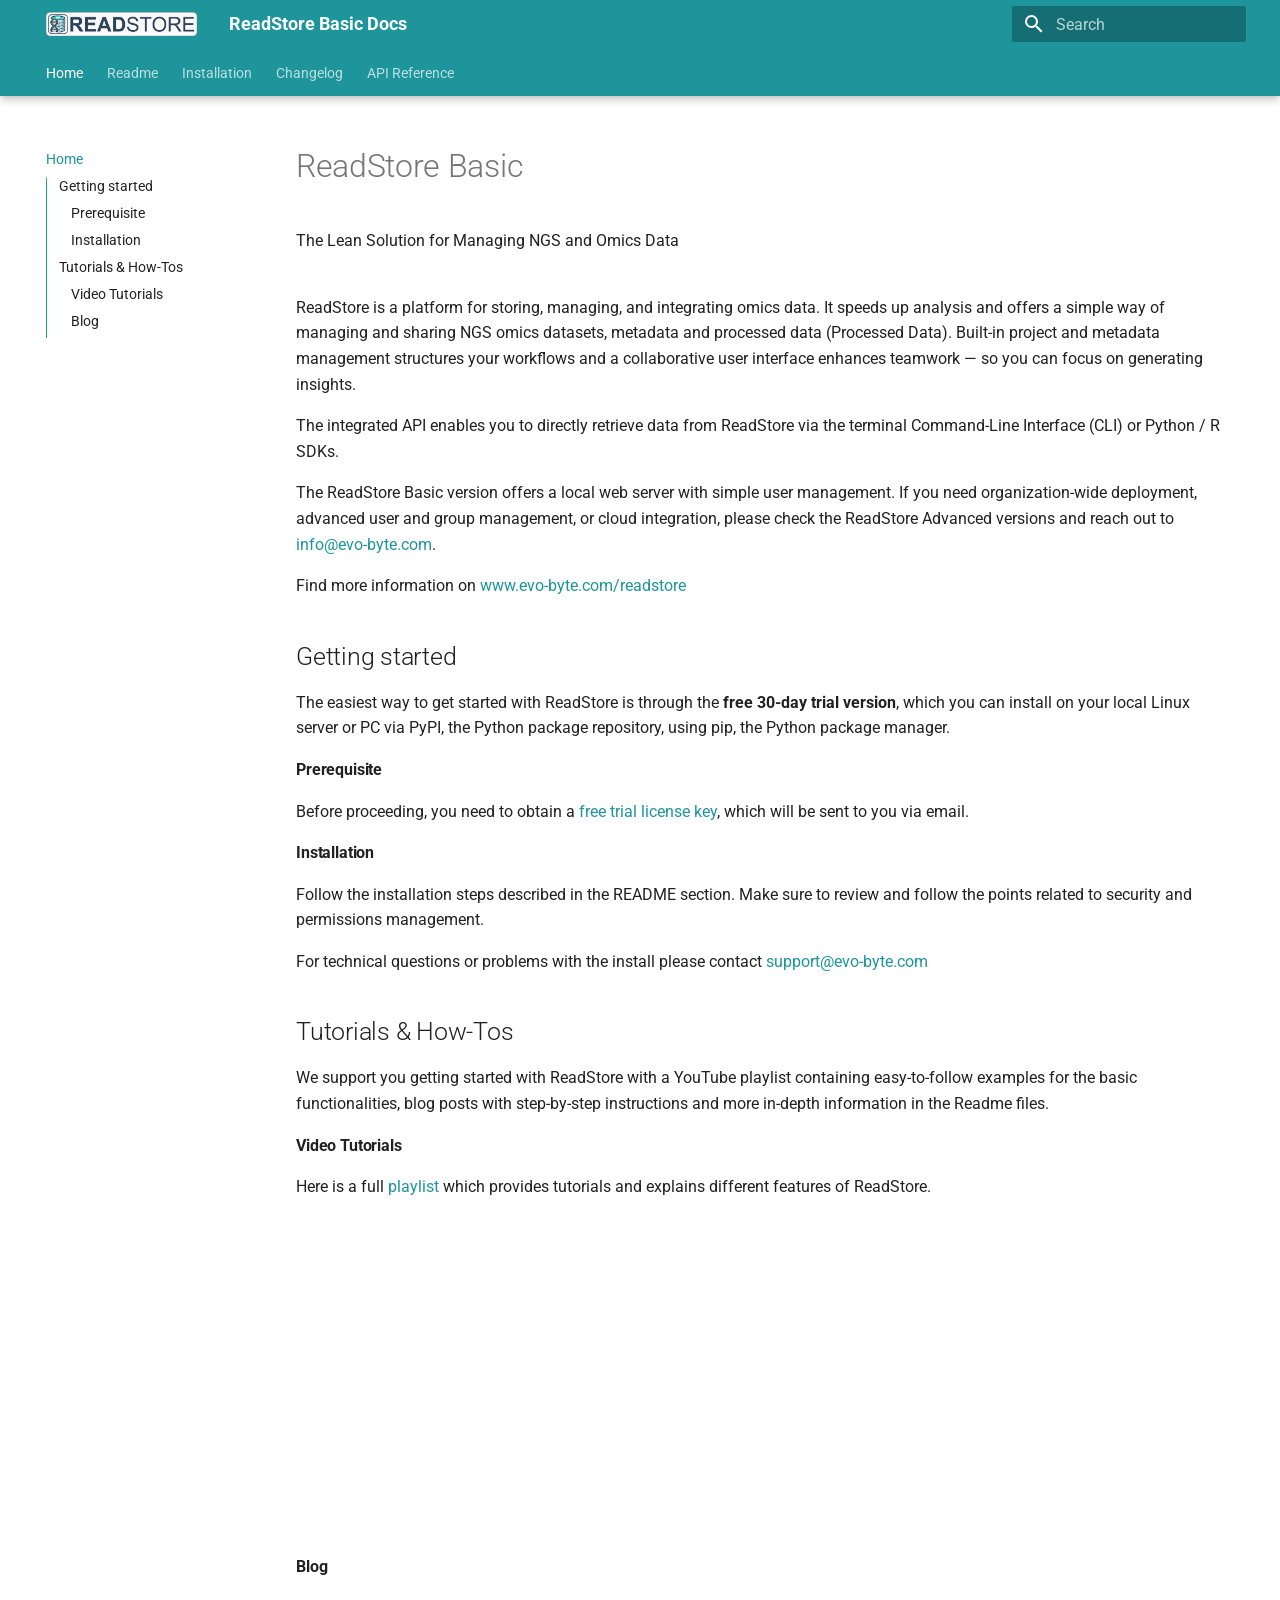
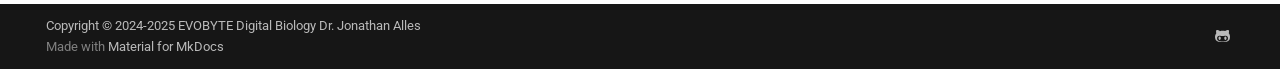
==== index.html @ 36e31b68 "Deployed 7a4b5dd with MkDocs version: 1.6.1" ====
<!doctype html>
<html lang="en" class="no-js">
  <head>
    
      <meta charset="utf-8">
      <meta name="viewport" content="width=device-width,initial-scale=1">
      
      
      
      
      
        <link rel="next" href="readme/">
      
      
      <link rel="icon" href="img/favicon.ico">
      <meta name="generator" content="mkdocs-1.6.1, mkdocs-material-9.5.49">
    
    
      
        <title>ReadStore Basic Docs</title>
      
    
    
      <link rel="stylesheet" href="assets/stylesheets/main.6f8fc17f.min.css">
      
      


    
    
      
    
    
      
        
        
        <link rel="preconnect" href="https://fonts.gstatic.com" crossorigin>
        <link rel="stylesheet" href="https://fonts.googleapis.com/css?family=Roboto:300,300i,400,400i,700,700i%7CRoboto+Mono:400,400i,700,700i&display=fallback">
        <style>:root{--md-text-font:"Roboto";--md-code-font:"Roboto Mono"}</style>
      
    
    
      <link rel="stylesheet" href="assets/_mkdocstrings.css">
    
      <link rel="stylesheet" href="stylesheets/extra.css">
    
      <link rel="stylesheet" href="stylesheets/mkdocsoad.css">
    
    <script>__md_scope=new URL(".",location),__md_hash=e=>[...e].reduce(((e,_)=>(e<<5)-e+_.charCodeAt(0)),0),__md_get=(e,_=localStorage,t=__md_scope)=>JSON.parse(_.getItem(t.pathname+"."+e)),__md_set=(e,_,t=localStorage,a=__md_scope)=>{try{t.setItem(a.pathname+"."+e,JSON.stringify(_))}catch(e){}}</script>
    
      

    
    
    
  </head>
  
  
    <body dir="ltr">
  
    
    <input class="md-toggle" data-md-toggle="drawer" type="checkbox" id="__drawer" autocomplete="off">
    <input class="md-toggle" data-md-toggle="search" type="checkbox" id="__search" autocomplete="off">
    <label class="md-overlay" for="__drawer"></label>
    <div data-md-component="skip">
      
        
        <a href="#readstore-basic" class="md-skip">
          Skip to content
        </a>
      
    </div>
    <div data-md-component="announce">
      
    </div>
    
    
      

  

<header class="md-header md-header--shadow md-header--lifted" data-md-component="header">
  <nav class="md-header__inner md-grid" aria-label="Header">
    <a href="https://evo-byte.com/readstore" title="ReadStore Basic Docs" class="md-header__button md-logo" aria-label="ReadStore Basic Docs" data-md-component="logo">
      
  <img src="assets/BannerLarge.png" alt="logo">

    </a>
    <label class="md-header__button md-icon" for="__drawer">
      
      <svg xmlns="http://www.w3.org/2000/svg" viewBox="0 0 24 24"><path d="M3 6h18v2H3zm0 5h18v2H3zm0 5h18v2H3z"/></svg>
    </label>
    <div class="md-header__title" data-md-component="header-title">
      <div class="md-header__ellipsis">
        <div class="md-header__topic">
          <span class="md-ellipsis">
            ReadStore Basic Docs
          </span>
        </div>
        <div class="md-header__topic" data-md-component="header-topic">
          <span class="md-ellipsis">
            
              Home
            
          </span>
        </div>
      </div>
    </div>
    
    
      <script>var palette=__md_get("__palette");if(palette&&palette.color){if("(prefers-color-scheme)"===palette.color.media){var media=matchMedia("(prefers-color-scheme: light)"),input=document.querySelector(media.matches?"[data-md-color-media='(prefers-color-scheme: light)']":"[data-md-color-media='(prefers-color-scheme: dark)']");palette.color.media=input.getAttribute("data-md-color-media"),palette.color.scheme=input.getAttribute("data-md-color-scheme"),palette.color.primary=input.getAttribute("data-md-color-primary"),palette.color.accent=input.getAttribute("data-md-color-accent")}for(var[key,value]of Object.entries(palette.color))document.body.setAttribute("data-md-color-"+key,value)}</script>
    
    
    
      <label class="md-header__button md-icon" for="__search">
        
        <svg xmlns="http://www.w3.org/2000/svg" viewBox="0 0 24 24"><path d="M9.5 3A6.5 6.5 0 0 1 16 9.5c0 1.61-.59 3.09-1.56 4.23l.27.27h.79l5 5-1.5 1.5-5-5v-.79l-.27-.27A6.52 6.52 0 0 1 9.5 16 6.5 6.5 0 0 1 3 9.5 6.5 6.5 0 0 1 9.5 3m0 2C7 5 5 7 5 9.5S7 14 9.5 14 14 12 14 9.5 12 5 9.5 5"/></svg>
      </label>
      <div class="md-search" data-md-component="search" role="dialog">
  <label class="md-search__overlay" for="__search"></label>
  <div class="md-search__inner" role="search">
    <form class="md-search__form" name="search">
      <input type="text" class="md-search__input" name="query" aria-label="Search" placeholder="Search" autocapitalize="off" autocorrect="off" autocomplete="off" spellcheck="false" data-md-component="search-query" required>
      <label class="md-search__icon md-icon" for="__search">
        
        <svg xmlns="http://www.w3.org/2000/svg" viewBox="0 0 24 24"><path d="M9.5 3A6.5 6.5 0 0 1 16 9.5c0 1.61-.59 3.09-1.56 4.23l.27.27h.79l5 5-1.5 1.5-5-5v-.79l-.27-.27A6.52 6.52 0 0 1 9.5 16 6.5 6.5 0 0 1 3 9.5 6.5 6.5 0 0 1 9.5 3m0 2C7 5 5 7 5 9.5S7 14 9.5 14 14 12 14 9.5 12 5 9.5 5"/></svg>
        
        <svg xmlns="http://www.w3.org/2000/svg" viewBox="0 0 24 24"><path d="M20 11v2H8l5.5 5.5-1.42 1.42L4.16 12l7.92-7.92L13.5 5.5 8 11z"/></svg>
      </label>
      <nav class="md-search__options" aria-label="Search">
        
        <button type="reset" class="md-search__icon md-icon" title="Clear" aria-label="Clear" tabindex="-1">
          
          <svg xmlns="http://www.w3.org/2000/svg" viewBox="0 0 24 24"><path d="M19 6.41 17.59 5 12 10.59 6.41 5 5 6.41 10.59 12 5 17.59 6.41 19 12 13.41 17.59 19 19 17.59 13.41 12z"/></svg>
        </button>
      </nav>
      
        <div class="md-search__suggest" data-md-component="search-suggest"></div>
      
    </form>
    <div class="md-search__output">
      <div class="md-search__scrollwrap" tabindex="0" data-md-scrollfix>
        <div class="md-search-result" data-md-component="search-result">
          <div class="md-search-result__meta">
            Initializing search
          </div>
          <ol class="md-search-result__list" role="presentation"></ol>
        </div>
      </div>
    </div>
  </div>
</div>
    
    
  </nav>
  
    
      
<nav class="md-tabs" aria-label="Tabs" data-md-component="tabs">
  <div class="md-grid">
    <ul class="md-tabs__list">
      
        
  
  
    
  
  
    <li class="md-tabs__item md-tabs__item--active">
      <a href="." class="md-tabs__link">
        
  
    
  
  Home

      </a>
    </li>
  

      
        
  
  
  
    <li class="md-tabs__item">
      <a href="readme/" class="md-tabs__link">
        
  
    
  
  Readme

      </a>
    </li>
  

      
        
  
  
  
    <li class="md-tabs__item">
      <a href="installation/" class="md-tabs__link">
        
  
    
  
  Installation

      </a>
    </li>
  

      
        
  
  
  
    <li class="md-tabs__item">
      <a href="CHANGELOG/" class="md-tabs__link">
        
  
    
  
  Changelog

      </a>
    </li>
  

      
        
  
  
  
    <li class="md-tabs__item">
      <a href="rest_api/" class="md-tabs__link">
        
  
    
  
  API Reference

      </a>
    </li>
  

      
    </ul>
  </div>
</nav>
    
  
</header>
    
    <div class="md-container" data-md-component="container">
      
      
        
      
      <main class="md-main" data-md-component="main">
        <div class="md-main__inner md-grid">
          
            
              
              <div class="md-sidebar md-sidebar--primary" data-md-component="sidebar" data-md-type="navigation" >
                <div class="md-sidebar__scrollwrap">
                  <div class="md-sidebar__inner">
                    


  


  

<nav class="md-nav md-nav--primary md-nav--lifted md-nav--integrated" aria-label="Navigation" data-md-level="0">
  <label class="md-nav__title" for="__drawer">
    <a href="https://evo-byte.com/readstore" title="ReadStore Basic Docs" class="md-nav__button md-logo" aria-label="ReadStore Basic Docs" data-md-component="logo">
      
  <img src="assets/BannerLarge.png" alt="logo">

    </a>
    ReadStore Basic Docs
  </label>
  
  <ul class="md-nav__list" data-md-scrollfix>
    
      
      
  
  
    
  
  
  
    <li class="md-nav__item md-nav__item--active">
      
      <input class="md-nav__toggle md-toggle" type="checkbox" id="__toc">
      
      
        
      
      
        <label class="md-nav__link md-nav__link--active" for="__toc">
          
  
  <span class="md-ellipsis">
    Home
  </span>
  

          <span class="md-nav__icon md-icon"></span>
        </label>
      
      <a href="." class="md-nav__link md-nav__link--active">
        
  
  <span class="md-ellipsis">
    Home
  </span>
  

      </a>
      
        

<nav class="md-nav md-nav--secondary" aria-label="Table of contents">
  
  
  
    
  
  
    <label class="md-nav__title" for="__toc">
      <span class="md-nav__icon md-icon"></span>
      Table of contents
    </label>
    <ul class="md-nav__list" data-md-component="toc" data-md-scrollfix>
      
        <li class="md-nav__item">
  <a href="#getting-started" class="md-nav__link">
    <span class="md-ellipsis">
      Getting started
    </span>
  </a>
  
    <nav class="md-nav" aria-label="Getting started">
      <ul class="md-nav__list">
        
          <li class="md-nav__item">
  <a href="#prerequisite" class="md-nav__link">
    <span class="md-ellipsis">
      Prerequisite
    </span>
  </a>
  
</li>
        
          <li class="md-nav__item">
  <a href="#installation" class="md-nav__link">
    <span class="md-ellipsis">
      Installation
    </span>
  </a>
  
</li>
        
      </ul>
    </nav>
  
</li>
      
        <li class="md-nav__item">
  <a href="#tutorials-how-tos" class="md-nav__link">
    <span class="md-ellipsis">
      Tutorials &amp; How-Tos
    </span>
  </a>
  
    <nav class="md-nav" aria-label="Tutorials & How-Tos">
      <ul class="md-nav__list">
        
          <li class="md-nav__item">
  <a href="#video-tutorials" class="md-nav__link">
    <span class="md-ellipsis">
      Video Tutorials
    </span>
  </a>
  
</li>
        
          <li class="md-nav__item">
  <a href="#blog" class="md-nav__link">
    <span class="md-ellipsis">
      Blog
    </span>
  </a>
  
</li>
        
      </ul>
    </nav>
  
</li>
      
    </ul>
  
</nav>
      
    </li>
  

    
      
      
  
  
  
  
    <li class="md-nav__item">
      <a href="readme/" class="md-nav__link">
        
  
  <span class="md-ellipsis">
    Readme
  </span>
  

      </a>
    </li>
  

    
      
      
  
  
  
  
    <li class="md-nav__item">
      <a href="installation/" class="md-nav__link">
        
  
  <span class="md-ellipsis">
    Installation
  </span>
  

      </a>
    </li>
  

    
      
      
  
  
  
  
    <li class="md-nav__item">
      <a href="CHANGELOG/" class="md-nav__link">
        
  
  <span class="md-ellipsis">
    Changelog
  </span>
  

      </a>
    </li>
  

    
      
      
  
  
  
  
    <li class="md-nav__item">
      <a href="rest_api/" class="md-nav__link">
        
  
  <span class="md-ellipsis">
    API Reference
  </span>
  

      </a>
    </li>
  

    
  </ul>
</nav>
                  </div>
                </div>
              </div>
            
            
          
          
            <div class="md-content" data-md-component="content">
              <article class="md-content__inner md-typeset">
                
                  


<h1 id="readstore-basic">ReadStore Basic</h1>
<p>The Lean Solution for Managing NGS and Omics Data
<br>
<br></p>
<p>ReadStore is a platform for storing, managing, and integrating omics data. It speeds up analysis and offers a simple way of managing and sharing NGS omics datasets, metadata and processed data (Processed Data). Built-in project and metadata management structures your workflows and a collaborative user interface enhances teamwork — so you can focus on generating insights.</p>
<p>The integrated API enables you to directly retrieve data from ReadStore via the terminal Command-Line Interface (CLI) or Python / R SDKs.</p>
<p>The ReadStore Basic version offers a local web server with simple user management. If you need organization-wide deployment, advanced user and group management, or cloud integration, please check the ReadStore Advanced versions and reach out to <a href="mailto:info@evo-byte.com">info@evo-byte.com</a>.</p>
<p>Find more information on <a href=https://www.evo-byte.com/readstore>www.evo-byte.com/readstore</a></p>
<h2 id="getting-started">Getting started</h2>
<p>The easiest way to get started with ReadStore is through the <strong>free 30-day trial version</strong>, which you can install on your local Linux server or PC via PyPI, the Python package repository, using pip, the Python package manager.</p>
<h4 id="prerequisite">Prerequisite</h4>
<p>Before proceeding, you need to obtain a <a href=https://evo-byte.com/readstore-free-trial>free trial license key</a>, which will be sent to you via email.</p>
<h4 id="installation">Installation</h4>
<p>Follow the installation steps described in the README section. Make sure to review and follow the points related to security and permissions management.</p>
<p>For technical questions or problems with the install please contact <a href="mailto:support@evo-byte.com">support@evo-byte.com</a></p>
<h2 id="tutorials-how-tos">Tutorials &amp; How-Tos</h2>
<p>We support you getting started with ReadStore with a YouTube playlist containing easy-to-follow examples for the basic functionalities, blog posts with step-by-step instructions and more in-depth information in the Readme files.</p>
<h4 id="video-tutorials">Video Tutorials</h4>
<p>Here is a full <a href=https://youtube.com/playlist?list=PLk-WMGySW9ySUfZU25NyA5YgzmHQ7yquv&si=C2fHJSW1IVxbavQw>playlist</a> which provides tutorials and explains different features of ReadStore. </p>
<div class="video-wrapper">
  <iframe width="560" height="315" src="https://www.youtube-nocookie.com/embed/wJ3Gl1pFko0?si=k3SoiLWiy3JOH6yI" title="YouTube video player" frameborder="0" allow="accelerometer; autoplay; clipboard-write; encrypted-media; gyroscope; picture-in-picture; web-share" referrerpolicy="strict-origin-when-cross-origin" allowfullscreen></iframe>
</div>

<h4 id="blog">Blog</h4>












                
              </article>
            </div>
          
          
  <script>var tabs=__md_get("__tabs");if(Array.isArray(tabs))e:for(var set of document.querySelectorAll(".tabbed-set")){var labels=set.querySelector(".tabbed-labels");for(var tab of tabs)for(var label of labels.getElementsByTagName("label"))if(label.innerText.trim()===tab){var input=document.getElementById(label.htmlFor);input.checked=!0;continue e}}</script>

<script>var target=document.getElementById(location.hash.slice(1));target&&target.name&&(target.checked=target.name.startsWith("__tabbed_"))</script>
        </div>
        
      </main>
      
        <footer class="md-footer">
  
  <div class="md-footer-meta md-typeset">
    <div class="md-footer-meta__inner md-grid">
      <div class="md-copyright">
  
    <div class="md-copyright__highlight">
      Copyright &copy; 2024-2025 EVOBYTE Digital Biology Dr. Jonathan Alles
    </div>
  
  
    Made with
    <a href="https://squidfunk.github.io/mkdocs-material/" target="_blank" rel="noopener">
      Material for MkDocs
    </a>
  
</div>
      
        <div class="md-social">
  
    
    
    
    
      
      
    
    <a href="https://github.com/EvobyteDigitalBiology/readstore" target="_blank" rel="noopener" title="github.com" class="md-social__link">
      <svg xmlns="http://www.w3.org/2000/svg" viewBox="0 0 480 512"><!--! Font Awesome Free 6.7.1 by @fontawesome - https://fontawesome.com License - https://fontawesome.com/license/free (Icons: CC BY 4.0, Fonts: SIL OFL 1.1, Code: MIT License) Copyright 2024 Fonticons, Inc.--><path d="M186.1 328.7c0 20.9-10.9 55.1-36.7 55.1s-36.7-34.2-36.7-55.1 10.9-55.1 36.7-55.1 36.7 34.2 36.7 55.1M480 278.2c0 31.9-3.2 65.7-17.5 95-37.9 76.6-142.1 74.8-216.7 74.8-75.8 0-186.2 2.7-225.6-74.8-14.6-29-20.2-63.1-20.2-95 0-41.9 13.9-81.5 41.5-113.6-5.2-15.8-7.7-32.4-7.7-48.8 0-21.5 4.9-32.3 14.6-51.8 45.3 0 74.3 9 108.8 36 29-6.9 58.8-10 88.7-10 27 0 54.2 2.9 80.4 9.2 34-26.7 63-35.2 107.8-35.2 9.8 19.5 14.6 30.3 14.6 51.8 0 16.4-2.6 32.7-7.7 48.2 27.5 32.4 39 72.3 39 114.2m-64.3 50.5c0-43.9-26.7-82.6-73.5-82.6-18.9 0-37 3.4-56 6-14.9 2.3-29.8 3.2-45.1 3.2-15.2 0-30.1-.9-45.1-3.2-18.7-2.6-37-6-56-6-46.8 0-73.5 38.7-73.5 82.6 0 87.8 80.4 101.3 150.4 101.3h48.2c70.3 0 150.6-13.4 150.6-101.3m-82.6-55.1c-25.8 0-36.7 34.2-36.7 55.1s10.9 55.1 36.7 55.1 36.7-34.2 36.7-55.1-10.9-55.1-36.7-55.1"/></svg>
    </a>
  
</div>
      
    </div>
  </div>
</footer>
      
    </div>
    <div class="md-dialog" data-md-component="dialog">
      <div class="md-dialog__inner md-typeset"></div>
    </div>
    
    
    <script id="__config" type="application/json">{"base": ".", "features": ["navigation.tabs", "navigation.tabs.sticky", "navigation.sections", "toc.integrate", "search.suggest", "search.highlight", "content.tabs.link", "content.code.annnotation", "content.copy"], "search": "assets/javascripts/workers/search.6ce7567c.min.js", "translations": {"clipboard.copied": "Copied to clipboard", "clipboard.copy": "Copy to clipboard", "search.result.more.one": "1 more on this page", "search.result.more.other": "# more on this page", "search.result.none": "No matching documents", "search.result.one": "1 matching document", "search.result.other": "# matching documents", "search.result.placeholder": "Type to start searching", "search.result.term.missing": "Missing", "select.version": "Select version"}}</script>
    
    
      <script src="assets/javascripts/bundle.88dd0f4e.min.js"></script>
      
    
  </body>
</html>
---- assets/stylesheets/main.6f8fc17f.min.css ----
@charset "UTF-8";html{-webkit-text-size-adjust:none;-moz-text-size-adjust:none;text-size-adjust:none;box-sizing:border-box}*,:after,:before{box-sizing:inherit}@media (prefers-reduced-motion){*,:after,:before{transition:none!important}}body{margin:0}a,button,input,label{-webkit-tap-highlight-color:transparent}a{color:inherit;text-decoration:none}hr{border:0;box-sizing:initial;display:block;height:.05rem;overflow:visible;padding:0}small{font-size:80%}sub,sup{line-height:1em}img{border-style:none}table{border-collapse:initial;border-spacing:0}td,th{font-weight:400;vertical-align:top}button{background:#0000;border:0;font-family:inherit;font-size:inherit;margin:0;padding:0}input{border:0;outline:none}:root{--md-primary-fg-color:#4051b5;--md-primary-fg-color--light:#5d6cc0;--md-primary-fg-color--dark:#303fa1;--md-primary-bg-color:#fff;--md-primary-bg-color--light:#ffffffb3;--md-accent-fg-color:#526cfe;--md-accent-fg-color--transparent:#526cfe1a;--md-accent-bg-color:#fff;--md-accent-bg-color--light:#ffffffb3}[data-md-color-scheme=default]{color-scheme:light}[data-md-color-scheme=default] img[src$="#gh-dark-mode-only"],[data-md-color-scheme=default] img[src$="#only-dark"]{display:none}:root,[data-md-color-scheme=default]{--md-hue:225deg;--md-default-fg-color:#000000de;--md-default-fg-color--light:#0000008a;--md-default-fg-color--lighter:#00000052;--md-default-fg-color--lightest:#00000012;--md-default-bg-color:#fff;--md-default-bg-color--light:#ffffffb3;--md-default-bg-color--lighter:#ffffff4d;--md-default-bg-color--lightest:#ffffff1f;--md-code-fg-color:#36464e;--md-code-bg-color:#f5f5f5;--md-code-hl-color:#4287ff;--md-code-hl-color--light:#4287ff1a;--md-code-hl-number-color:#d52a2a;--md-code-hl-special-color:#db1457;--md-code-hl-function-color:#a846b9;--md-code-hl-constant-color:#6e59d9;--md-code-hl-keyword-color:#3f6ec6;--md-code-hl-string-color:#1c7d4d;--md-code-hl-name-color:var(--md-code-fg-color);--md-code-hl-operator-color:var(--md-default-fg-color--light);--md-code-hl-punctuation-color:var(--md-default-fg-color--light);--md-code-hl-comment-color:var(--md-default-fg-color--light);--md-code-hl-generic-color:var(--md-default-fg-color--light);--md-code-hl-variable-color:var(--md-default-fg-color--light);--md-typeset-color:var(--md-default-fg-color);--md-typeset-a-color:var(--md-primary-fg-color);--md-typeset-del-color:#f5503d26;--md-typeset-ins-color:#0bd57026;--md-typeset-kbd-color:#fafafa;--md-typeset-kbd-accent-color:#fff;--md-typeset-kbd-border-color:#b8b8b8;--md-typeset-mark-color:#ffff0080;--md-typeset-table-color:#0000001f;--md-typeset-table-color--light:rgba(0,0,0,.035);--md-admonition-fg-color:var(--md-default-fg-color);--md-admonition-bg-color:var(--md-default-bg-color);--md-warning-fg-color:#000000de;--md-warning-bg-color:#ff9;--md-footer-fg-color:#fff;--md-footer-fg-color--light:#ffffffb3;--md-footer-fg-color--lighter:#ffffff73;--md-footer-bg-color:#000000de;--md-footer-bg-color--dark:#00000052;--md-shadow-z1:0 0.2rem 0.5rem #0000000d,0 0 0.05rem #0000001a;--md-shadow-z2:0 0.2rem 0.5rem #0000001a,0 0 0.05rem #00000040;--md-shadow-z3:0 0.2rem 0.5rem #0003,0 0 0.05rem #00000059}.md-icon svg{fill:currentcolor;display:block;height:1.2rem;width:1.2rem}body{-webkit-font-smoothing:antialiased;-moz-osx-font-smoothing:grayscale;--md-text-font-family:var(--md-text-font,_),-apple-system,BlinkMacSystemFont,Helvetica,Arial,sans-serif;--md-code-font-family:var(--md-code-font,_),SFMono-Regular,Consolas,Menlo,monospace}aside,body,input{font-feature-settings:"kern","liga";color:var(--md-typeset-color);font-family:var(--md-text-font-family)}code,kbd,pre{font-feature-settings:"kern";font-family:var(--md-code-font-family)}:root{--md-typeset-table-sort-icon:url('data:image/svg+xml;charset=utf-8,<svg xmlns="http://www.w3.org/2000/svg" viewBox="0 0 24 24"><path d="m18 21-4-4h3V7h-3l4-4 4 4h-3v10h3M2 19v-2h10v2M2 13v-2h7v2M2 7V5h4v2z"/></svg>');--md-typeset-table-sort-icon--asc:url('data:image/svg+xml;charset=utf-8,<svg xmlns="http://www.w3.org/2000/svg" viewBox="0 0 24 24"><path d="M19 17h3l-4 4-4-4h3V3h2M2 17h10v2H2M6 5v2H2V5m0 6h7v2H2z"/></svg>');--md-typeset-table-sort-icon--desc:url('data:image/svg+xml;charset=utf-8,<svg xmlns="http://www.w3.org/2000/svg" viewBox="0 0 24 24"><path d="M19 7h3l-4-4-4 4h3v14h2M2 17h10v2H2M6 5v2H2V5m0 6h7v2H2z"/></svg>')}.md-typeset{-webkit-print-color-adjust:exact;color-adjust:exact;font-size:.8rem;line-height:1.6}@media print{.md-typeset{font-size:.68rem}}.md-typeset blockquote,.md-typeset dl,.md-typeset figure,.md-typeset ol,.md-typeset pre,.md-typeset ul{margin-bottom:1em;margin-top:1em}.md-typeset h1{color:var(--md-default-fg-color--light);font-size:2em;line-height:1.3;margin:0 0 1.25em}.md-typeset h1,.md-typeset h2{font-weight:300;letter-spacing:-.01em}.md-typeset h2{font-size:1.5625em;line-height:1.4;margin:1.6em 0 .64em}.md-typeset h3{font-size:1.25em;font-weight:400;letter-spacing:-.01em;line-height:1.5;margin:1.6em 0 .8em}.md-typeset h2+h3{margin-top:.8em}.md-typeset h4{font-weight:700;letter-spacing:-.01em;margin:1em 0}.md-typeset h5,.md-typeset h6{color:var(--md-default-fg-color--light);font-size:.8em;font-weight:700;letter-spacing:-.01em;margin:1.25em 0}.md-typeset h5{text-transform:uppercase}.md-typeset h5 code{text-transform:none}.md-typeset hr{border-bottom:.05rem solid var(--md-default-fg-color--lightest);display:flow-root;margin:1.5em 0}.md-typeset a{color:var(--md-typeset-a-color);word-break:break-word}.md-typeset a,.md-typeset a:before{transition:color 125ms}.md-typeset a:focus,.md-typeset a:hover{color:var(--md-accent-fg-color)}.md-typeset a:focus code,.md-typeset a:hover code{background-color:var(--md-accent-fg-color--transparent)}.md-typeset a code{color:currentcolor;transition:background-color 125ms}.md-typeset a.focus-visible{outline-color:var(--md-accent-fg-color);outline-offset:.2rem}.md-typeset code,.md-typeset kbd,.md-typeset pre{color:var(--md-code-fg-color);direction:ltr;font-variant-ligatures:none}@media print{.md-typeset code,.md-typeset kbd,.md-typeset pre{white-space:pre-wrap}}.md-typeset code{background-color:var(--md-code-bg-color);border-radius:.1rem;-webkit-box-decoration-break:clone;box-decoration-break:clone;font-size:.85em;padding:0 .2941176471em;word-break:break-word}.md-typeset code:not(.focus-visible){-webkit-tap-highlight-color:transparent;outline:none}.md-typeset pre{display:flow-root;line-height:1.4;position:relative}.md-typeset pre>code{-webkit-box-decoration-break:slice;box-decoration-break:slice;box-shadow:none;display:block;margin:0;outline-color:var(--md-accent-fg-color);overflow:auto;padding:.7720588235em 1.1764705882em;scrollbar-color:var(--md-default-fg-color--lighter) #0000;scrollbar-width:thin;touch-action:auto;word-break:normal}.md-typeset pre>code:hover{scrollbar-color:var(--md-accent-fg-color) #0000}.md-typeset pre>code::-webkit-scrollbar{height:.2rem;width:.2rem}.md-typeset pre>code::-webkit-scrollbar-thumb{background-color:var(--md-default-fg-color--lighter)}.md-typeset pre>code::-webkit-scrollbar-thumb:hover{background-color:var(--md-accent-fg-color)}.md-typeset kbd{background-color:var(--md-typeset-kbd-color);border-radius:.1rem;box-shadow:0 .1rem 0 .05rem var(--md-typeset-kbd-border-color),0 .1rem 0 var(--md-typeset-kbd-border-color),0 -.1rem .2rem var(--md-typeset-kbd-accent-color) inset;color:var(--md-default-fg-color);display:inline-block;font-size:.75em;padding:0 .6666666667em;vertical-align:text-top;word-break:break-word}.md-typeset mark{background-color:var(--md-typeset-mark-color);-webkit-box-decoration-break:clone;box-decoration-break:clone;color:inherit;word-break:break-word}.md-typeset abbr{border-bottom:.05rem dotted var(--md-default-fg-color--light);cursor:help;text-decoration:none}.md-typeset small{opacity:.75}[dir=ltr] .md-typeset sub,[dir=ltr] .md-typeset sup{margin-left:.078125em}[dir=rtl] .md-typeset sub,[dir=rtl] .md-typeset sup{margin-right:.078125em}[dir=ltr] .md-typeset blockquote{padding-left:.6rem}[dir=rtl] .md-typeset blockquote{padding-right:.6rem}[dir=ltr] .md-typeset blockquote{border-left:.2rem solid var(--md-default-fg-color--lighter)}[dir=rtl] .md-typeset blockquote{border-right:.2rem solid var(--md-default-fg-color--lighter)}.md-typeset blockquote{color:var(--md-default-fg-color--light);margin-left:0;margin-right:0}.md-typeset ul{list-style-type:disc}.md-typeset ul[type]{list-style-type:revert-layer}[dir=ltr] .md-typeset ol,[dir=ltr] .md-typeset ul{margin-left:.625em}[dir=rtl] .md-typeset ol,[dir=rtl] .md-typeset ul{margin-right:.625em}.md-typeset ol,.md-typeset ul{padding:0}.md-typeset ol:not([hidden]),.md-typeset ul:not([hidden]){display:flow-root}.md-typeset ol ol,.md-typeset ul ol{list-style-type:lower-alpha}.md-typeset ol ol ol,.md-typeset ul ol ol{list-style-type:lower-roman}.md-typeset ol ol ol ol,.md-typeset ul ol ol ol{list-style-type:upper-alpha}.md-typeset ol ol ol ol ol,.md-typeset ul ol ol ol ol{list-style-type:upper-roman}.md-typeset ol[type],.md-typeset ul[type]{list-style-type:revert-layer}[dir=ltr] .md-typeset ol li,[dir=ltr] .md-typeset ul li{margin-left:1.25em}[dir=rtl] .md-typeset ol li,[dir=rtl] .md-typeset ul li{margin-right:1.25em}.md-typeset ol li,.md-typeset ul li{margin-bottom:.5em}.md-typeset ol li blockquote,.md-typeset ol li p,.md-typeset ul li blockquote,.md-typeset ul li p{margin:.5em 0}.md-typeset ol li:last-child,.md-typeset ul li:last-child{margin-bottom:0}[dir=ltr] .md-typeset ol li ol,[dir=ltr] .md-typeset ol li ul,[dir=ltr] .md-typeset ul li ol,[dir=ltr] .md-typeset ul li ul{margin-left:.625em}[dir=rtl] .md-typeset ol li ol,[dir=rtl] .md-typeset ol li ul,[dir=rtl] .md-typeset ul li ol,[dir=rtl] .md-typeset ul li ul{margin-right:.625em}.md-typeset ol li ol,.md-typeset ol li ul,.md-typeset ul li ol,.md-typeset ul li ul{margin-bottom:.5em;margin-top:.5em}[dir=ltr] .md-typeset dd{margin-left:1.875em}[dir=rtl] .md-typeset dd{margin-right:1.875em}.md-typeset dd{margin-bottom:1.5em;margin-top:1em}.md-typeset img,.md-typeset svg,.md-typeset video{height:auto;max-width:100%}.md-typeset img[align=left]{margin:1em 1em 1em 0}.md-typeset img[align=right]{margin:1em 0 1em 1em}.md-typeset img[align]:only-child{margin-top:0}.md-typeset figure{display:flow-root;margin:1em auto;max-width:100%;text-align:center;width:-moz-fit-content;width:fit-content}.md-typeset figure img{display:block;margin:0 auto}.md-typeset figcaption{font-style:italic;margin:1em auto;max-width:24rem}.md-typeset iframe{max-width:100%}.md-typeset table:not([class]){background-color:var(--md-default-bg-color);border:.05rem solid var(--md-typeset-table-color);border-radius:.1rem;display:inline-block;font-size:.64rem;max-width:100%;overflow:auto;touch-action:auto}@media print{.md-typeset table:not([class]){display:table}}.md-typeset table:not([class])+*{margin-top:1.5em}.md-typeset table:not([class]) td>:first-child,.md-typeset table:not([class]) th>:first-child{margin-top:0}.md-typeset table:not([class]) td>:last-child,.md-typeset table:not([class]) th>:last-child{margin-bottom:0}.md-typeset table:not([class]) td:not([align]),.md-typeset table:not([class]) th:not([align]){text-align:left}[dir=rtl] .md-typeset table:not([class]) td:not([align]),[dir=rtl] .md-typeset table:not([class]) th:not([align]){text-align:right}.md-typeset table:not([class]) th{font-weight:700;min-width:5rem;padding:.9375em 1.25em;vertical-align:top}.md-typeset table:not([class]) td{border-top:.05rem solid var(--md-typeset-table-color);padding:.9375em 1.25em;vertical-align:top}.md-typeset table:not([class]) tbody tr{transition:background-color 125ms}.md-typeset table:not([class]) tbody tr:hover{background-color:var(--md-typeset-table-color--light);box-shadow:0 .05rem 0 var(--md-default-bg-color) inset}.md-typeset table:not([class]) a{word-break:normal}.md-typeset table th[role=columnheader]{cursor:pointer}[dir=ltr] .md-typeset table th[role=columnheader]:after{margin-left:.5em}[dir=rtl] .md-typeset table th[role=columnheader]:after{margin-right:.5em}.md-typeset table th[role=columnheader]:after{content:"";display:inline-block;height:1.2em;-webkit-mask-image:var(--md-typeset-table-sort-icon);mask-image:var(--md-typeset-table-sort-icon);-webkit-mask-repeat:no-repeat;mask-repeat:no-repeat;-webkit-mask-size:contain;mask-size:contain;transition:background-color 125ms;vertical-align:text-bottom;width:1.2em}.md-typeset table th[role=columnheader]:hover:after{background-color:var(--md-default-fg-color--lighter)}.md-typeset table th[role=columnheader][aria-sort=ascending]:after{background-color:var(--md-default-fg-color--light);-webkit-mask-image:var(--md-typeset-table-sort-icon--asc);mask-image:var(--md-typeset-table-sort-icon--asc)}.md-typeset table th[role=columnheader][aria-sort=descending]:after{background-color:var(--md-default-fg-color--light);-webkit-mask-image:var(--md-typeset-table-sort-icon--desc);mask-image:var(--md-typeset-table-sort-icon--desc)}.md-typeset__scrollwrap{margin:1em -.8rem;overflow-x:auto;touch-action:auto}.md-typeset__table{display:inline-block;margin-bottom:.5em;padding:0 .8rem}@media print{.md-typeset__table{display:block}}html .md-typeset__table table{display:table;margin:0;overflow:hidden;width:100%}@media screen and (max-width:44.984375em){.md-content__inner>pre{margin:1em -.8rem}.md-content__inner>pre code{border-radius:0}}.md-typeset .md-author{border-radius:100%;display:block;flex-shrink:0;height:1.6rem;overflow:hidden;position:relative;transition:color 125ms,transform 125ms;width:1.6rem}.md-typeset .md-author img{display:block}.md-typeset .md-author--more{background:var(--md-default-fg-color--lightest);color:var(--md-default-fg-color--lighter);font-size:.6rem;font-weight:700;line-height:1.6rem;text-align:center}.md-typeset .md-author--long{height:2.4rem;width:2.4rem}.md-typeset a.md-author{transform:scale(1)}.md-typeset a.md-author img{border-radius:100%;filter:grayscale(100%) opacity(75%);transition:filter 125ms}.md-typeset a.md-author:focus,.md-typeset a.md-author:hover{transform:scale(1.1);z-index:1}.md-typeset a.md-author:focus img,.md-typeset a.md-author:hover img{filter:grayscale(0)}.md-banner{background-color:var(--md-footer-bg-color);color:var(--md-footer-fg-color);overflow:auto}@media print{.md-banner{display:none}}.md-banner--warning{background-color:var(--md-warning-bg-color);color:var(--md-warning-fg-color)}.md-banner__inner{font-size:.7rem;margin:.6rem auto;padding:0 .8rem}[dir=ltr] .md-banner__button{float:right}[dir=rtl] .md-banner__button{float:left}.md-banner__button{color:inherit;cursor:pointer;transition:opacity .25s}.no-js .md-banner__button{display:none}.md-banner__button:hover{opacity:.7}html{font-size:125%;height:100%;overflow-x:hidden}@media screen and (min-width:100em){html{font-size:137.5%}}@media screen and (min-width:125em){html{font-size:150%}}body{background-color:var(--md-default-bg-color);display:flex;flex-direction:column;font-size:.5rem;min-height:100%;position:relative;width:100%}@media print{body{display:block}}@media screen and (max-width:59.984375em){body[data-md-scrolllock]{position:fixed}}.md-grid{margin-left:auto;margin-right:auto;max-width:61rem}.md-container{display:flex;flex-direction:column;flex-grow:1}@media print{.md-container{display:block}}.md-main{flex-grow:1}.md-main__inner{display:flex;height:100%;margin-top:1.5rem}.md-ellipsis{overflow:hidden;text-overflow:ellipsis}.md-toggle{display:none}.md-option{height:0;opacity:0;position:absolute;width:0}.md-option:checked+label:not([hidden]){display:block}.md-option.focus-visible+label{outline-color:var(--md-accent-fg-color);outline-style:auto}.md-skip{background-color:var(--md-default-fg-color);border-radius:.1rem;color:var(--md-default-bg-color);font-size:.64rem;margin:.5rem;opacity:0;outline-color:var(--md-accent-fg-color);padding:.3rem .5rem;position:fixed;transform:translateY(.4rem);z-index:-1}.md-skip:focus{opacity:1;transform:translateY(0);transition:transform .25s cubic-bezier(.4,0,.2,1),opacity 175ms 75ms;z-index:10}@page{margin:25mm}:root{--md-clipboard-icon:url('data:image/svg+xml;charset=utf-8,<svg xmlns="http://www.w3.org/2000/svg" viewBox="0 0 24 24"><path d="M19 21H8V7h11m0-2H8a2 2 0 0 0-2 2v14a2 2 0 0 0 2 2h11a2 2 0 0 0 2-2V7a2 2 0 0 0-2-2m-3-4H4a2 2 0 0 0-2 2v14h2V3h12z"/></svg>')}.md-clipboard{border-radius:.1rem;color:var(--md-default-fg-color--lightest);cursor:pointer;height:1.5em;outline-color:var(--md-accent-fg-color);outline-offset:.1rem;position:absolute;right:.5em;top:.5em;transition:color .25s;width:1.5em;z-index:1}@media print{.md-clipboard{display:none}}.md-clipboard:not(.focus-visible){-webkit-tap-highlight-color:transparent;outline:none}:hover>.md-clipboard{color:var(--md-default-fg-color--light)}.md-clipboard:focus,.md-clipboard:hover{color:var(--md-accent-fg-color)}.md-clipboard:after{background-color:currentcolor;content:"";display:block;height:1.125em;margin:0 auto;-webkit-mask-image:var(--md-clipboard-icon);mask-image:var(--md-clipboard-icon);-webkit-mask-position:center;mask-position:center;-webkit-mask-repeat:no-repeat;mask-repeat:no-repeat;-webkit-mask-size:contain;mask-size:contain;width:1.125em}.md-clipboard--inline{cursor:pointer}.md-clipboard--inline code{transition:color .25s,background-color .25s}.md-clipboard--inline:focus code,.md-clipboard--inline:hover code{background-color:var(--md-accent-fg-color--transparent);color:var(--md-accent-fg-color)}.md-typeset .md-code__content{display:grid}@keyframes consent{0%{opacity:0;transform:translateY(100%)}to{opacity:1;transform:translateY(0)}}@keyframes overlay{0%{opacity:0}to{opacity:1}}.md-consent__overlay{animation:overlay .25s both;-webkit-backdrop-filter:blur(.1rem);backdrop-filter:blur(.1rem);background-color:#0000008a;height:100%;opacity:1;position:fixed;top:0;width:100%;z-index:5}.md-consent__inner{animation:consent .5s cubic-bezier(.1,.7,.1,1) both;background-color:var(--md-default-bg-color);border:0;border-radius:.1rem;bottom:0;box-shadow:0 0 .2rem #0000001a,0 .2rem .4rem #0003;max-height:100%;overflow:auto;padding:0;position:fixed;width:100%;z-index:5}.md-consent__form{padding:.8rem}.md-consent__settings{display:none;margin:1em 0}input:checked+.md-consent__settings{display:block}.md-consent__controls{margin-bottom:.8rem}.md-typeset .md-consent__controls .md-button{display:inline}@media screen and (max-width:44.984375em){.md-typeset .md-consent__controls .md-button{display:block;margin-top:.4rem;text-align:center;width:100%}}.md-consent label{cursor:pointer}.md-content{flex-grow:1;min-width:0}.md-content__inner{margin:0 .8rem 1.2rem;padding-top:.6rem}@media screen and (min-width:76.25em){[dir=ltr] .md-sidebar--primary:not([hidden])~.md-content>.md-content__inner{margin-left:1.2rem}[dir=ltr] .md-sidebar--secondary:not([hidden])~.md-content>.md-content__inner,[dir=rtl] .md-sidebar--primary:not([hidden])~.md-content>.md-content__inner{margin-right:1.2rem}[dir=rtl] .md-sidebar--secondary:not([hidden])~.md-content>.md-content__inner{margin-left:1.2rem}}.md-content__inner:before{content:"";display:block;height:.4rem}.md-content__inner>:last-child{margin-bottom:0}[dir=ltr] .md-content__button{float:right}[dir=rtl] .md-content__button{float:left}[dir=ltr] .md-content__button{margin-left:.4rem}[dir=rtl] .md-content__button{margin-right:.4rem}.md-content__button{margin:.4rem 0;padding:0}@media print{.md-content__button{display:none}}.md-typeset .md-content__button{color:var(--md-default-fg-color--lighter)}.md-content__button svg{display:inline;vertical-align:top}[dir=rtl] .md-content__button svg{transform:scaleX(-1)}[dir=ltr] .md-dialog{right:.8rem}[dir=rtl] .md-dialog{left:.8rem}.md-dialog{background-color:var(--md-default-fg-color);border-radius:.1rem;bottom:.8rem;box-shadow:var(--md-shadow-z3);min-width:11.1rem;opacity:0;padding:.4rem .6rem;pointer-events:none;position:fixed;transform:translateY(100%);transition:transform 0ms .4s,opacity .4s;z-index:4}@media print{.md-dialog{display:none}}.md-dialog--active{opacity:1;pointer-events:auto;transform:translateY(0);transition:transform .4s cubic-bezier(.075,.85,.175,1),opacity .4s}.md-dialog__inner{color:var(--md-default-bg-color);font-size:.7rem}.md-feedback{margin:2em 0 1em;text-align:center}.md-feedback fieldset{border:none;margin:0;padding:0}.md-feedback__title{font-weight:700;margin:1em auto}.md-feedback__inner{position:relative}.md-feedback__list{display:flex;flex-wrap:wrap;place-content:baseline center;position:relative}.md-feedback__list:hover .md-icon:not(:disabled){color:var(--md-default-fg-color--lighter)}:disabled .md-feedback__list{min-height:1.8rem}.md-feedback__icon{color:var(--md-default-fg-color--light);cursor:pointer;flex-shrink:0;margin:0 .1rem;transition:color 125ms}.md-feedback__icon:not(:disabled).md-icon:hover{color:var(--md-accent-fg-color)}.md-feedback__icon:disabled{color:var(--md-default-fg-color--lightest);pointer-events:none}.md-feedback__note{opacity:0;position:relative;transform:translateY(.4rem);transition:transform .4s cubic-bezier(.1,.7,.1,1),opacity .15s}.md-feedback__note>*{margin:0 auto;max-width:16rem}:disabled .md-feedback__note{opacity:1;transform:translateY(0)}@media print{.md-feedback{display:none}}.md-footer{background-color:var(--md-footer-bg-color);color:var(--md-footer-fg-color)}@media print{.md-footer{display:none}}.md-footer__inner{justify-content:space-between;overflow:auto;padding:.2rem}.md-footer__inner:not([hidden]){display:flex}.md-footer__link{align-items:end;display:flex;flex-grow:0.01;margin-bottom:.4rem;margin-top:1rem;max-width:100%;outline-color:var(--md-accent-fg-color);overflow:hidden;transition:opacity .25s}.md-footer__link:focus,.md-footer__link:hover{opacity:.7}[dir=rtl] .md-footer__link svg{transform:scaleX(-1)}@media screen and (max-width:44.984375em){.md-footer__link--prev{flex-shrink:0}.md-footer__link--prev .md-footer__title{display:none}}[dir=ltr] .md-footer__link--next{margin-left:auto}[dir=rtl] .md-footer__link--next{margin-right:auto}.md-footer__link--next{text-align:right}[dir=rtl] .md-footer__link--next{text-align:left}.md-footer__title{flex-grow:1;font-size:.9rem;margin-bottom:.7rem;max-width:calc(100% - 2.4rem);padding:0 1rem;white-space:nowrap}.md-footer__button{margin:.2rem;padding:.4rem}.md-footer__direction{font-size:.64rem;opacity:.7}.md-footer-meta{background-color:var(--md-footer-bg-color--dark)}.md-footer-meta__inner{display:flex;flex-wrap:wrap;justify-content:space-between;padding:.2rem}html .md-footer-meta.md-typeset a{color:var(--md-footer-fg-color--light)}html .md-footer-meta.md-typeset a:focus,html .md-footer-meta.md-typeset a:hover{color:var(--md-footer-fg-color)}.md-copyright{color:var(--md-footer-fg-color--lighter);font-size:.64rem;margin:auto .6rem;padding:.4rem 0;width:100%}@media screen and (min-width:45em){.md-copyright{width:auto}}.md-copyright__highlight{color:var(--md-footer-fg-color--light)}.md-social{display:inline-flex;gap:.2rem;margin:0 .4rem;padding:.2rem 0 .6rem}@media screen and (min-width:45em){.md-social{padding:.6rem 0}}.md-social__link{display:inline-block;height:1.6rem;text-align:center;width:1.6rem}.md-social__link:before{line-height:1.9}.md-social__link svg{fill:currentcolor;max-height:.8rem;vertical-align:-25%}.md-typeset .md-button{border:.1rem solid;border-radius:.1rem;color:var(--md-primary-fg-color);cursor:pointer;display:inline-block;font-weight:700;padding:.625em 2em;transition:color 125ms,background-color 125ms,border-color 125ms}.md-typeset .md-button--primary{background-color:var(--md-primary-fg-color);border-color:var(--md-primary-fg-color);color:var(--md-primary-bg-color)}.md-typeset .md-button:focus,.md-typeset .md-button:hover{background-color:var(--md-accent-fg-color);border-color:var(--md-accent-fg-color);color:var(--md-accent-bg-color)}[dir=ltr] .md-typeset .md-input{border-top-left-radius:.1rem}[dir=ltr] .md-typeset .md-input,[dir=rtl] .md-typeset .md-input{border-top-right-radius:.1rem}[dir=rtl] .md-typeset .md-input{border-top-left-radius:.1rem}.md-typeset .md-input{border-bottom:.1rem solid var(--md-default-fg-color--lighter);box-shadow:var(--md-shadow-z1);font-size:.8rem;height:1.8rem;padding:0 .6rem;transition:border .25s,box-shadow .25s}.md-typeset .md-input:focus,.md-typeset .md-input:hover{border-bottom-color:var(--md-accent-fg-color);box-shadow:var(--md-shadow-z2)}.md-typeset .md-input--stretch{width:100%}.md-header{background-color:var(--md-primary-fg-color);box-shadow:0 0 .2rem #0000,0 .2rem .4rem #0000;color:var(--md-primary-bg-color);display:block;left:0;position:sticky;right:0;top:0;z-index:4}@media print{.md-header{display:none}}.md-header[hidden]{transform:translateY(-100%);transition:transform .25s cubic-bezier(.8,0,.6,1),box-shadow .25s}.md-header--shadow{box-shadow:0 0 .2rem #0000001a,0 .2rem .4rem #0003;transition:transform .25s cubic-bezier(.1,.7,.1,1),box-shadow .25s}.md-header__inner{align-items:center;display:flex;padding:0 .2rem}.md-header__button{color:currentcolor;cursor:pointer;margin:.2rem;outline-color:var(--md-accent-fg-color);padding:.4rem;position:relative;transition:opacity .25s;vertical-align:middle;z-index:1}.md-header__button:hover{opacity:.7}.md-header__button:not([hidden]){display:inline-block}.md-header__button:not(.focus-visible){-webkit-tap-highlight-color:transparent;outline:none}.md-header__button.md-logo{margin:.2rem;padding:.4rem}@media screen and (max-width:76.234375em){.md-header__button.md-logo{display:none}}.md-header__button.md-logo img,.md-header__button.md-logo svg{fill:currentcolor;display:block;height:1.2rem;width:auto}@media screen and (min-width:60em){.md-header__button[for=__search]{display:none}}.no-js .md-header__button[for=__search]{display:none}[dir=rtl] .md-header__button[for=__search] svg{transform:scaleX(-1)}@media screen and (min-width:76.25em){.md-header__button[for=__drawer]{display:none}}.md-header__topic{display:flex;max-width:100%;position:absolute;transition:transform .4s cubic-bezier(.1,.7,.1,1),opacity .15s;white-space:nowrap}.md-header__topic+.md-header__topic{opacity:0;pointer-events:none;transform:translateX(1.25rem);transition:transform .4s cubic-bezier(1,.7,.1,.1),opacity .15s;z-index:-1}[dir=rtl] .md-header__topic+.md-header__topic{transform:translateX(-1.25rem)}.md-header__topic:first-child{font-weight:700}[dir=ltr] .md-header__title{margin-left:1rem;margin-right:.4rem}[dir=rtl] .md-header__title{margin-left:.4rem;margin-right:1rem}.md-header__title{flex-grow:1;font-size:.9rem;height:2.4rem;line-height:2.4rem}.md-header__title--active .md-header__topic{opacity:0;pointer-events:none;transform:translateX(-1.25rem);transition:transform .4s cubic-bezier(1,.7,.1,.1),opacity .15s;z-index:-1}[dir=rtl] .md-header__title--active .md-header__topic{transform:translateX(1.25rem)}.md-header__title--active .md-header__topic+.md-header__topic{opacity:1;pointer-events:auto;transform:translateX(0);transition:transform .4s cubic-bezier(.1,.7,.1,1),opacity .15s;z-index:0}.md-header__title>.md-header__ellipsis{height:100%;position:relative;width:100%}.md-header__option{display:flex;flex-shrink:0;max-width:100%;transition:max-width 0ms .25s,opacity .25s .25s;white-space:nowrap}[data-md-toggle=search]:checked~.md-header .md-header__option{max-width:0;opacity:0;transition:max-width 0ms,opacity 0ms}.md-header__option>input{bottom:0}.md-header__source{display:none}@media screen and (min-width:60em){[dir=ltr] .md-header__source{margin-left:1rem}[dir=rtl] .md-header__source{margin-right:1rem}.md-header__source{display:block;max-width:11.7rem;width:11.7rem}}@media screen and (min-width:76.25em){[dir=ltr] .md-header__source{margin-left:1.4rem}[dir=rtl] .md-header__source{margin-right:1.4rem}}.md-meta{color:var(--md-default-fg-color--light);font-size:.7rem;line-height:1.3}.md-meta__list{display:inline-flex;flex-wrap:wrap;list-style:none;margin:0;padding:0}.md-meta__item:not(:last-child):after{content:"·";margin-left:.2rem;margin-right:.2rem}.md-meta__link{color:var(--md-typeset-a-color)}.md-meta__link:focus,.md-meta__link:hover{color:var(--md-accent-fg-color)}.md-draft{background-color:#ff1744;border-radius:.125em;color:#fff;display:inline-block;font-weight:700;padding-left:.5714285714em;padding-right:.5714285714em}:root{--md-nav-icon--prev:url('data:image/svg+xml;charset=utf-8,<svg xmlns="http://www.w3.org/2000/svg" viewBox="0 0 24 24"><path d="M20 11v2H8l5.5 5.5-1.42 1.42L4.16 12l7.92-7.92L13.5 5.5 8 11z"/></svg>');--md-nav-icon--next:url('data:image/svg+xml;charset=utf-8,<svg xmlns="http://www.w3.org/2000/svg" viewBox="0 0 24 24"><path d="M8.59 16.58 13.17 12 8.59 7.41 10 6l6 6-6 6z"/></svg>');--md-toc-icon:url('data:image/svg+xml;charset=utf-8,<svg xmlns="http://www.w3.org/2000/svg" viewBox="0 0 24 24"><path d="M3 9h14V7H3zm0 4h14v-2H3zm0 4h14v-2H3zm16 0h2v-2h-2zm0-10v2h2V7zm0 6h2v-2h-2z"/></svg>')}.md-nav{font-size:.7rem;line-height:1.3}.md-nav__title{color:var(--md-default-fg-color--light);display:block;font-weight:700;overflow:hidden;padding:0 .6rem;text-overflow:ellipsis}.md-nav__title .md-nav__button{display:none}.md-nav__title .md-nav__button img{height:100%;width:auto}.md-nav__title .md-nav__button.md-logo img,.md-nav__title .md-nav__button.md-logo svg{fill:currentcolor;display:block;height:2.4rem;max-width:100%;object-fit:contain;width:auto}.md-nav__list{list-style:none;margin:0;padding:0}.md-nav__link{align-items:flex-start;display:flex;gap:.4rem;margin-top:.625em;scroll-snap-align:start;transition:color 125ms}.md-nav__link--passed{color:var(--md-default-fg-color--light)}.md-nav__item .md-nav__link--active,.md-nav__item .md-nav__link--active code{color:var(--md-typeset-a-color)}.md-nav__link .md-ellipsis{position:relative}[dir=ltr] .md-nav__link .md-icon:last-child{margin-left:auto}[dir=rtl] .md-nav__link .md-icon:last-child{margin-right:auto}.md-nav__link svg{fill:currentcolor;flex-shrink:0;height:1.3em;position:relative}.md-nav__link[for]:focus,.md-nav__link[for]:hover,.md-nav__link[href]:focus,.md-nav__link[href]:hover{color:var(--md-accent-fg-color);cursor:pointer}.md-nav__link.focus-visible{outline-color:var(--md-accent-fg-color);outline-offset:.2rem}.md-nav--primary .md-nav__link[for=__toc]{display:none}.md-nav--primary .md-nav__link[for=__toc] .md-icon:after{background-color:currentcolor;display:block;height:100%;-webkit-mask-image:var(--md-toc-icon);mask-image:var(--md-toc-icon);width:100%}.md-nav--primary .md-nav__link[for=__toc]~.md-nav{display:none}.md-nav__container>.md-nav__link{margin-top:0}.md-nav__container>.md-nav__link:first-child{flex-grow:1;min-width:0}.md-nav__icon{flex-shrink:0}.md-nav__source{display:none}@media screen and (max-width:76.234375em){.md-nav--primary,.md-nav--primary .md-nav{background-color:var(--md-default-bg-color);display:flex;flex-direction:column;height:100%;left:0;position:absolute;right:0;top:0;z-index:1}.md-nav--primary .md-nav__item,.md-nav--primary .md-nav__title{font-size:.8rem;line-height:1.5}.md-nav--primary .md-nav__title{background-color:var(--md-default-fg-color--lightest);color:var(--md-default-fg-color--light);cursor:pointer;height:5.6rem;line-height:2.4rem;padding:3rem .8rem .2rem;position:relative;white-space:nowrap}[dir=ltr] .md-nav--primary .md-nav__title .md-nav__icon{left:.4rem}[dir=rtl] .md-nav--primary .md-nav__title .md-nav__icon{right:.4rem}.md-nav--primary .md-nav__title .md-nav__icon{display:block;height:1.2rem;margin:.2rem;position:absolute;top:.4rem;width:1.2rem}.md-nav--primary .md-nav__title .md-nav__icon:after{background-color:currentcolor;content:"";display:block;height:100%;-webkit-mask-image:var(--md-nav-icon--prev);mask-image:var(--md-nav-icon--prev);-webkit-mask-position:center;mask-position:center;-webkit-mask-repeat:no-repeat;mask-repeat:no-repeat;-webkit-mask-size:contain;mask-size:contain;width:100%}.md-nav--primary .md-nav__title~.md-nav__list{background-color:var(--md-default-bg-color);box-shadow:0 .05rem 0 var(--md-default-fg-color--lightest) inset;overflow-y:auto;scroll-snap-type:y mandatory;touch-action:pan-y}.md-nav--primary .md-nav__title~.md-nav__list>:first-child{border-top:0}.md-nav--primary .md-nav__title[for=__drawer]{background-color:var(--md-primary-fg-color);color:var(--md-primary-bg-color);font-weight:700}.md-nav--primary .md-nav__title .md-logo{display:block;left:.2rem;margin:.2rem;padding:.4rem;position:absolute;right:.2rem;top:.2rem}.md-nav--primary .md-nav__list{flex:1}.md-nav--primary .md-nav__item{border-top:.05rem solid var(--md-default-fg-color--lightest)}.md-nav--primary .md-nav__item--active>.md-nav__link{color:var(--md-typeset-a-color)}.md-nav--primary .md-nav__item--active>.md-nav__link:focus,.md-nav--primary .md-nav__item--active>.md-nav__link:hover{color:var(--md-accent-fg-color)}.md-nav--primary .md-nav__link{margin-top:0;padding:.6rem .8rem}.md-nav--primary .md-nav__link svg{margin-top:.1em}.md-nav--primary .md-nav__link>.md-nav__link{padding:0}[dir=ltr] .md-nav--primary .md-nav__link .md-nav__icon{margin-right:-.2rem}[dir=rtl] .md-nav--primary .md-nav__link .md-nav__icon{margin-left:-.2rem}.md-nav--primary .md-nav__link .md-nav__icon{font-size:1.2rem;height:1.2rem;width:1.2rem}.md-nav--primary .md-nav__link .md-nav__icon:after{background-color:currentcolor;content:"";display:block;height:100%;-webkit-mask-image:var(--md-nav-icon--next);mask-image:var(--md-nav-icon--next);-webkit-mask-position:center;mask-position:center;-webkit-mask-repeat:no-repeat;mask-repeat:no-repeat;-webkit-mask-size:contain;mask-size:contain;width:100%}[dir=rtl] .md-nav--primary .md-nav__icon:after{transform:scale(-1)}.md-nav--primary .md-nav--secondary .md-nav{background-color:initial;position:static}[dir=ltr] .md-nav--primary .md-nav--secondary .md-nav .md-nav__link{padding-left:1.4rem}[dir=rtl] .md-nav--primary .md-nav--secondary .md-nav .md-nav__link{padding-right:1.4rem}[dir=ltr] .md-nav--primary .md-nav--secondary .md-nav .md-nav .md-nav__link{padding-left:2rem}[dir=rtl] .md-nav--primary .md-nav--secondary .md-nav .md-nav .md-nav__link{padding-right:2rem}[dir=ltr] .md-nav--primary .md-nav--secondary .md-nav .md-nav .md-nav .md-nav__link{padding-left:2.6rem}[dir=rtl] .md-nav--primary .md-nav--secondary .md-nav .md-nav .md-nav .md-nav__link{padding-right:2.6rem}[dir=ltr] .md-nav--primary .md-nav--secondary .md-nav .md-nav .md-nav .md-nav .md-nav__link{padding-left:3.2rem}[dir=rtl] .md-nav--primary .md-nav--secondary .md-nav .md-nav .md-nav .md-nav .md-nav__link{padding-right:3.2rem}.md-nav--secondary{background-color:initial}.md-nav__toggle~.md-nav{display:flex;opacity:0;transform:translateX(100%);transition:transform .25s cubic-bezier(.8,0,.6,1),opacity 125ms 50ms}[dir=rtl] .md-nav__toggle~.md-nav{transform:translateX(-100%)}.md-nav__toggle:checked~.md-nav{opacity:1;transform:translateX(0);transition:transform .25s cubic-bezier(.4,0,.2,1),opacity 125ms 125ms}.md-nav__toggle:checked~.md-nav>.md-nav__list{-webkit-backface-visibility:hidden;backface-visibility:hidden}}@media screen and (max-width:59.984375em){.md-nav--primary .md-nav__link[for=__toc]{display:flex}.md-nav--primary .md-nav__link[for=__toc] .md-icon:after{content:""}.md-nav--primary .md-nav__link[for=__toc]+.md-nav__link{display:none}.md-nav--primary .md-nav__link[for=__toc]~.md-nav{display:flex}.md-nav__source{background-color:var(--md-primary-fg-color--dark);color:var(--md-primary-bg-color);display:block;padding:0 .2rem}}@media screen and (min-width:60em) and (max-width:76.234375em){.md-nav--integrated .md-nav__link[for=__toc]{display:flex}.md-nav--integrated .md-nav__link[for=__toc] .md-icon:after{content:""}.md-nav--integrated .md-nav__link[for=__toc]+.md-nav__link{display:none}.md-nav--integrated .md-nav__link[for=__toc]~.md-nav{display:flex}}@media screen and (min-width:60em){.md-nav{margin-bottom:-.4rem}.md-nav--secondary .md-nav__title{background:var(--md-default-bg-color);box-shadow:0 0 .4rem .4rem var(--md-default-bg-color);position:sticky;top:0;z-index:1}.md-nav--secondary .md-nav__title[for=__toc]{scroll-snap-align:start}.md-nav--secondary .md-nav__title .md-nav__icon{display:none}[dir=ltr] .md-nav--secondary .md-nav__list{padding-left:.6rem}[dir=rtl] .md-nav--secondary .md-nav__list{padding-right:.6rem}.md-nav--secondary .md-nav__list{padding-bottom:.4rem}[dir=ltr] .md-nav--secondary .md-nav__item>.md-nav__link{margin-right:.4rem}[dir=rtl] .md-nav--secondary .md-nav__item>.md-nav__link{margin-left:.4rem}}@media screen and (min-width:76.25em){.md-nav{margin-bottom:-.4rem;transition:max-height .25s cubic-bezier(.86,0,.07,1)}.md-nav--primary .md-nav__title{background:var(--md-default-bg-color);box-shadow:0 0 .4rem .4rem var(--md-default-bg-color);position:sticky;top:0;z-index:1}.md-nav--primary .md-nav__title[for=__drawer]{scroll-snap-align:start}.md-nav--primary .md-nav__title .md-nav__icon{display:none}[dir=ltr] .md-nav--primary .md-nav__list{padding-left:.6rem}[dir=rtl] .md-nav--primary .md-nav__list{padding-right:.6rem}.md-nav--primary .md-nav__list{padding-bottom:.4rem}[dir=ltr] .md-nav--primary .md-nav__item>.md-nav__link{margin-right:.4rem}[dir=rtl] .md-nav--primary .md-nav__item>.md-nav__link{margin-left:.4rem}.md-nav__toggle~.md-nav{display:grid;grid-template-rows:0fr;opacity:0;transition:grid-template-rows .25s cubic-bezier(.86,0,.07,1),opacity .25s,visibility 0ms .25s;visibility:collapse}.md-nav__toggle~.md-nav>.md-nav__list{overflow:hidden}.md-nav__toggle.md-toggle--indeterminate~.md-nav,.md-nav__toggle:checked~.md-nav{grid-template-rows:1fr;opacity:1;transition:grid-template-rows .25s cubic-bezier(.86,0,.07,1),opacity .15s .1s,visibility 0ms;visibility:visible}.md-nav__toggle.md-toggle--indeterminate~.md-nav{transition:none}.md-nav__item--nested>.md-nav>.md-nav__title{display:none}.md-nav__item--section{display:block;margin:1.25em 0}.md-nav__item--section:last-child{margin-bottom:0}.md-nav__item--section>.md-nav__link{font-weight:700}.md-nav__item--section>.md-nav__link[for]{color:var(--md-default-fg-color--light)}.md-nav__item--section>.md-nav__link:not(.md-nav__container){pointer-events:none}.md-nav__item--section>.md-nav__link .md-icon,.md-nav__item--section>.md-nav__link>[for]{display:none}[dir=ltr] .md-nav__item--section>.md-nav{margin-left:-.6rem}[dir=rtl] .md-nav__item--section>.md-nav{margin-right:-.6rem}.md-nav__item--section>.md-nav{display:block;opacity:1;visibility:visible}.md-nav__item--section>.md-nav>.md-nav__list>.md-nav__item{padding:0}.md-nav__icon{border-radius:100%;height:.9rem;transition:background-color .25s;width:.9rem}.md-nav__icon:hover{background-color:var(--md-accent-fg-color--transparent)}.md-nav__icon:after{background-color:currentcolor;border-radius:100%;content:"";display:inline-block;height:100%;-webkit-mask-image:var(--md-nav-icon--next);mask-image:var(--md-nav-icon--next);-webkit-mask-position:center;mask-position:center;-webkit-mask-repeat:no-repeat;mask-repeat:no-repeat;-webkit-mask-size:contain;mask-size:contain;transition:transform .25s;vertical-align:-.1rem;width:100%}[dir=rtl] .md-nav__icon:after{transform:rotate(180deg)}.md-nav__item--nested .md-nav__toggle:checked~.md-nav__link .md-nav__icon:after,.md-nav__item--nested .md-toggle--indeterminate~.md-nav__link .md-nav__icon:after{transform:rotate(90deg)}.md-nav--lifted>.md-nav__list>.md-nav__item,.md-nav--lifted>.md-nav__title{display:none}.md-nav--lifted>.md-nav__list>.md-nav__item--active{display:block}.md-nav--lifted>.md-nav__list>.md-nav__item--active>.md-nav__link{background:var(--md-default-bg-color);box-shadow:0 0 .4rem .4rem var(--md-default-bg-color);margin-top:0;position:sticky;top:0;z-index:1}.md-nav--lifted>.md-nav__list>.md-nav__item--active>.md-nav__link:not(.md-nav__container){pointer-events:none}.md-nav--lifted>.md-nav__list>.md-nav__item--active.md-nav__item--section{margin:0}[dir=ltr] .md-nav--lifted>.md-nav__list>.md-nav__item>.md-nav:not(.md-nav--secondary){margin-left:-.6rem}[dir=rtl] .md-nav--lifted>.md-nav__list>.md-nav__item>.md-nav:not(.md-nav--secondary){margin-right:-.6rem}.md-nav--lifted>.md-nav__list>.md-nav__item>[for]{color:var(--md-default-fg-color--light)}.md-nav--lifted .md-nav[data-md-level="1"]{grid-template-rows:1fr;opacity:1;visibility:visible}[dir=ltr] .md-nav--integrated>.md-nav__list>.md-nav__item--active .md-nav--secondary{border-left:.05rem solid var(--md-primary-fg-color)}[dir=rtl] .md-nav--integrated>.md-nav__list>.md-nav__item--active .md-nav--secondary{border-right:.05rem solid var(--md-primary-fg-color)}.md-nav--integrated>.md-nav__list>.md-nav__item--active .md-nav--secondary{display:block;margin-bottom:1.25em;opacity:1;visibility:visible}.md-nav--integrated>.md-nav__list>.md-nav__item--active .md-nav--secondary>.md-nav__list{overflow:visible;padding-bottom:0}.md-nav--integrated>.md-nav__list>.md-nav__item--active .md-nav--secondary>.md-nav__title{display:none}}.md-pagination{font-size:.8rem;font-weight:700;gap:.4rem}.md-pagination,.md-pagination>*{align-items:center;display:flex;justify-content:center}.md-pagination>*{border-radius:.2rem;height:1.8rem;min-width:1.8rem;text-align:center}.md-pagination__current{background-color:var(--md-default-fg-color--lightest);color:var(--md-default-fg-color--light)}.md-pagination__link{transition:color 125ms,background-color 125ms}.md-pagination__link:focus,.md-pagination__link:hover{background-color:var(--md-accent-fg-color--transparent);color:var(--md-accent-fg-color)}.md-pagination__link:focus svg,.md-pagination__link:hover svg{color:var(--md-accent-fg-color)}.md-pagination__link.focus-visible{outline-color:var(--md-accent-fg-color);outline-offset:.2rem}.md-pagination__link svg{fill:currentcolor;color:var(--md-default-fg-color--lighter);display:block;max-height:100%;width:1.2rem}.md-post__back{border-bottom:.05rem solid var(--md-default-fg-color--lightest);margin-bottom:1.2rem;padding-bottom:1.2rem}@media screen and (max-width:76.234375em){.md-post__back{display:none}}[dir=rtl] .md-post__back svg{transform:scaleX(-1)}.md-post__authors{display:flex;flex-direction:column;gap:.6rem;margin:0 .6rem 1.2rem}.md-post .md-post__meta a{transition:color 125ms}.md-post .md-post__meta a:focus,.md-post .md-post__meta a:hover{color:var(--md-accent-fg-color)}.md-post__title{color:var(--md-default-fg-color--light);font-weight:700}.md-post--excerpt{margin-bottom:3.2rem}.md-post--excerpt .md-post__header{align-items:center;display:flex;gap:.6rem;min-height:1.6rem}.md-post--excerpt .md-post__authors{align-items:center;display:inline-flex;flex-direction:row;gap:.2rem;margin:0;min-height:2.4rem}[dir=ltr] .md-post--excerpt .md-post__meta .md-meta__list{margin-right:.4rem}[dir=rtl] .md-post--excerpt .md-post__meta .md-meta__list{margin-left:.4rem}.md-post--excerpt .md-post__content>:first-child{--md-scroll-margin:6rem;margin-top:0}.md-post>.md-nav--secondary{margin:1em 0}.md-profile{align-items:center;display:flex;font-size:.7rem;gap:.6rem;line-height:1.4;width:100%}.md-profile__description{flex-grow:1}.md-content--post{display:flex}@media screen and (max-width:76.234375em){.md-content--post{flex-flow:column-reverse}}.md-content--post>.md-content__inner{min-width:0}@media screen and (min-width:76.25em){[dir=ltr] .md-content--post>.md-content__inner{margin-left:1.2rem}[dir=rtl] .md-content--post>.md-content__inner{margin-right:1.2rem}}@media screen and (max-width:76.234375em){.md-sidebar.md-sidebar--post{padding:0;position:static;width:100%}.md-sidebar.md-sidebar--post .md-sidebar__scrollwrap{overflow:visible}.md-sidebar.md-sidebar--post .md-sidebar__inner{padding:0}.md-sidebar.md-sidebar--post .md-post__meta{margin-left:.6rem;margin-right:.6rem}.md-sidebar.md-sidebar--post .md-nav__item{border:none;display:inline}.md-sidebar.md-sidebar--post .md-nav__list{display:inline-flex;flex-wrap:wrap;gap:.6rem;padding-bottom:.6rem;padding-top:.6rem}.md-sidebar.md-sidebar--post .md-nav__link{padding:0}.md-sidebar.md-sidebar--post .md-nav{height:auto;margin-bottom:0;position:static}}:root{--md-progress-value:0;--md-progress-delay:400ms}.md-progress{background:var(--md-primary-bg-color);height:.075rem;opacity:min(clamp(0,var(--md-progress-value),1),clamp(0,100 - var(--md-progress-value),1));position:fixed;top:0;transform:scaleX(calc(var(--md-progress-value)*1%));transform-origin:left;transition:transform .5s cubic-bezier(.19,1,.22,1),opacity .25s var(--md-progress-delay);width:100%;z-index:4}:root{--md-search-result-icon:url('data:image/svg+xml;charset=utf-8,<svg xmlns="http://www.w3.org/2000/svg" viewBox="0 0 24 24"><path d="M14 2H6a2 2 0 0 0-2 2v16a2 2 0 0 0 2 2h7c-.41-.25-.8-.56-1.14-.9-.33-.33-.61-.7-.86-1.1H6V4h7v5h5v1.18c.71.16 1.39.43 2 .82V8zm6.31 16.9c1.33-2.11.69-4.9-1.4-6.22-2.11-1.33-4.91-.68-6.22 1.4-1.34 2.11-.69 4.89 1.4 6.22 1.46.93 3.32.93 4.79.02L22 23.39 23.39 22zm-3.81.1a2.5 2.5 0 0 1-2.5-2.5 2.5 2.5 0 0 1 2.5-2.5 2.5 2.5 0 0 1 2.5 2.5 2.5 2.5 0 0 1-2.5 2.5"/></svg>')}.md-search{position:relative}@media screen and (min-width:60em){.md-search{padding:.2rem 0}}.no-js .md-search{display:none}.md-search__overlay{opacity:0;z-index:1}@media screen and (max-width:59.984375em){[dir=ltr] .md-search__overlay{left:-2.2rem}[dir=rtl] .md-search__overlay{right:-2.2rem}.md-search__overlay{background-color:var(--md-default-bg-color);border-radius:1rem;height:2rem;overflow:hidden;pointer-events:none;position:absolute;top:-1rem;transform-origin:center;transition:transform .3s .1s,opacity .2s .2s;width:2rem}[data-md-toggle=search]:checked~.md-header .md-search__overlay{opacity:1;transition:transform .4s,opacity .1s}}@media screen and (min-width:60em){[dir=ltr] .md-search__overlay{left:0}[dir=rtl] .md-search__overlay{right:0}.md-search__overlay{background-color:#0000008a;cursor:pointer;height:0;position:fixed;top:0;transition:width 0ms .25s,height 0ms .25s,opacity .25s;width:0}[data-md-toggle=search]:checked~.md-header .md-search__overlay{height:200vh;opacity:1;transition:width 0ms,height 0ms,opacity .25s;width:100%}}@media screen and (max-width:29.984375em){[data-md-toggle=search]:checked~.md-header .md-search__overlay{transform:scale(45)}}@media screen and (min-width:30em) and (max-width:44.984375em){[data-md-toggle=search]:checked~.md-header .md-search__overlay{transform:scale(60)}}@media screen and (min-width:45em) and (max-width:59.984375em){[data-md-toggle=search]:checked~.md-header .md-search__overlay{transform:scale(75)}}.md-search__inner{-webkit-backface-visibility:hidden;backface-visibility:hidden}@media screen and (max-width:59.984375em){[dir=ltr] .md-search__inner{left:0}[dir=rtl] .md-search__inner{right:0}.md-search__inner{height:0;opacity:0;overflow:hidden;position:fixed;top:0;transform:translateX(5%);transition:width 0ms .3s,height 0ms .3s,transform .15s cubic-bezier(.4,0,.2,1) .15s,opacity .15s .15s;width:0;z-index:2}[dir=rtl] .md-search__inner{transform:translateX(-5%)}[data-md-toggle=search]:checked~.md-header .md-search__inner{height:100%;opacity:1;transform:translateX(0);transition:width 0ms 0ms,height 0ms 0ms,transform .15s cubic-bezier(.1,.7,.1,1) .15s,opacity .15s .15s;width:100%}}@media screen and (min-width:60em){[dir=ltr] .md-search__inner{float:right}[dir=rtl] .md-search__inner{float:left}.md-search__inner{padding:.1rem 0;position:relative;transition:width .25s cubic-bezier(.1,.7,.1,1);width:11.7rem}}@media screen and (min-width:60em) and (max-width:76.234375em){[data-md-toggle=search]:checked~.md-header .md-search__inner{width:23.4rem}}@media screen and (min-width:76.25em){[data-md-toggle=search]:checked~.md-header .md-search__inner{width:34.4rem}}.md-search__form{background-color:var(--md-default-bg-color);box-shadow:0 0 .6rem #0000;height:2.4rem;position:relative;transition:color .25s,background-color .25s;z-index:2}@media screen and (min-width:60em){.md-search__form{background-color:#00000042;border-radius:.1rem;height:1.8rem}.md-search__form:hover{background-color:#ffffff1f}}[data-md-toggle=search]:checked~.md-header .md-search__form{background-color:var(--md-default-bg-color);border-radius:.1rem .1rem 0 0;box-shadow:0 0 .6rem #00000012;color:var(--md-default-fg-color)}[dir=ltr] .md-search__input{padding-left:3.6rem;padding-right:2.2rem}[dir=rtl] .md-search__input{padding-left:2.2rem;padding-right:3.6rem}.md-search__input{background:#0000;font-size:.9rem;height:100%;position:relative;text-overflow:ellipsis;width:100%;z-index:2}.md-search__input::placeholder{transition:color .25s}.md-search__input::placeholder,.md-search__input~.md-search__icon{color:var(--md-default-fg-color--light)}.md-search__input::-ms-clear{display:none}@media screen and (max-width:59.984375em){.md-search__input{font-size:.9rem;height:2.4rem;width:100%}}@media screen and (min-width:60em){[dir=ltr] .md-search__input{padding-left:2.2rem}[dir=rtl] .md-search__input{padding-right:2.2rem}.md-search__input{color:inherit;font-size:.8rem}.md-search__input::placeholder{color:var(--md-primary-bg-color--light)}.md-search__input+.md-search__icon{color:var(--md-primary-bg-color)}[data-md-toggle=search]:checked~.md-header .md-search__input{text-overflow:clip}[data-md-toggle=search]:checked~.md-header .md-search__input+.md-search__icon{color:var(--md-default-fg-color--light)}[data-md-toggle=search]:checked~.md-header .md-search__input::placeholder{color:#0000}}.md-search__icon{cursor:pointer;display:inline-block;height:1.2rem;transition:color .25s,opacity .25s;width:1.2rem}.md-search__icon:hover{opacity:.7}[dir=ltr] .md-search__icon[for=__search]{left:.5rem}[dir=rtl] .md-search__icon[for=__search]{right:.5rem}.md-search__icon[for=__search]{position:absolute;top:.3rem;z-index:2}[dir=rtl] .md-search__icon[for=__search] svg{transform:scaleX(-1)}@media screen and (max-width:59.984375em){[dir=ltr] .md-search__icon[for=__search]{left:.8rem}[dir=rtl] .md-search__icon[for=__search]{right:.8rem}.md-search__icon[for=__search]{top:.6rem}.md-search__icon[for=__search] svg:first-child{display:none}}@media screen and (min-width:60em){.md-search__icon[for=__search]{pointer-events:none}.md-search__icon[for=__search] svg:last-child{display:none}}[dir=ltr] .md-search__options{right:.5rem}[dir=rtl] .md-search__options{left:.5rem}.md-search__options{pointer-events:none;position:absolute;top:.3rem;z-index:2}@media screen and (max-width:59.984375em){[dir=ltr] .md-search__options{right:.8rem}[dir=rtl] .md-search__options{left:.8rem}.md-search__options{top:.6rem}}[dir=ltr] .md-search__options>.md-icon{margin-left:.2rem}[dir=rtl] .md-search__options>.md-icon{margin-right:.2rem}.md-search__options>.md-icon{color:var(--md-default-fg-color--light);opacity:0;transform:scale(.75);transition:transform .15s cubic-bezier(.1,.7,.1,1),opacity .15s}.md-search__options>.md-icon:not(.focus-visible){-webkit-tap-highlight-color:transparent;outline:none}[data-md-toggle=search]:checked~.md-header .md-search__input:valid~.md-search__options>.md-icon{opacity:1;pointer-events:auto;transform:scale(1)}[data-md-toggle=search]:checked~.md-header .md-search__input:valid~.md-search__options>.md-icon:hover{opacity:.7}[dir=ltr] .md-search__suggest{padding-left:3.6rem;padding-right:2.2rem}[dir=rtl] .md-search__suggest{padding-left:2.2rem;padding-right:3.6rem}.md-search__suggest{align-items:center;color:var(--md-default-fg-color--lighter);display:flex;font-size:.9rem;height:100%;opacity:0;position:absolute;top:0;transition:opacity 50ms;white-space:nowrap;width:100%}@media screen and (min-width:60em){[dir=ltr] .md-search__suggest{padding-left:2.2rem}[dir=rtl] .md-search__suggest{padding-right:2.2rem}.md-search__suggest{font-size:.8rem}}[data-md-toggle=search]:checked~.md-header .md-search__suggest{opacity:1;transition:opacity .3s .1s}[dir=ltr] .md-search__output{border-bottom-left-radius:.1rem}[dir=ltr] .md-search__output,[dir=rtl] .md-search__output{border-bottom-right-radius:.1rem}[dir=rtl] .md-search__output{border-bottom-left-radius:.1rem}.md-search__output{overflow:hidden;position:absolute;width:100%;z-index:1}@media screen and (max-width:59.984375em){.md-search__output{bottom:0;top:2.4rem}}@media screen and (min-width:60em){.md-search__output{opacity:0;top:1.9rem;transition:opacity .4s}[data-md-toggle=search]:checked~.md-header .md-search__output{box-shadow:var(--md-shadow-z3);opacity:1}}.md-search__scrollwrap{-webkit-backface-visibility:hidden;backface-visibility:hidden;background-color:var(--md-default-bg-color);height:100%;overflow-y:auto;touch-action:pan-y}@media (-webkit-max-device-pixel-ratio:1),(max-resolution:1dppx){.md-search__scrollwrap{transform:translateZ(0)}}@media screen and (min-width:60em) and (max-width:76.234375em){.md-search__scrollwrap{width:23.4rem}}@media screen and (min-width:76.25em){.md-search__scrollwrap{width:34.4rem}}@media screen and (min-width:60em){.md-search__scrollwrap{max-height:0;scrollbar-color:var(--md-default-fg-color--lighter) #0000;scrollbar-width:thin}[data-md-toggle=search]:checked~.md-header .md-search__scrollwrap{max-height:75vh}.md-search__scrollwrap:hover{scrollbar-color:var(--md-accent-fg-color) #0000}.md-search__scrollwrap::-webkit-scrollbar{height:.2rem;width:.2rem}.md-search__scrollwrap::-webkit-scrollbar-thumb{background-color:var(--md-default-fg-color--lighter)}.md-search__scrollwrap::-webkit-scrollbar-thumb:hover{background-color:var(--md-accent-fg-color)}}.md-search-result{color:var(--md-default-fg-color);word-break:break-word}.md-search-result__meta{background-color:var(--md-default-fg-color--lightest);color:var(--md-default-fg-color--light);font-size:.64rem;line-height:1.8rem;padding:0 .8rem;scroll-snap-align:start}@media screen and (min-width:60em){[dir=ltr] .md-search-result__meta{padding-left:2.2rem}[dir=rtl] .md-search-result__meta{padding-right:2.2rem}}.md-search-result__list{list-style:none;margin:0;padding:0;-webkit-user-select:none;user-select:none}.md-search-result__item{box-shadow:0 -.05rem var(--md-default-fg-color--lightest)}.md-search-result__item:first-child{box-shadow:none}.md-search-result__link{display:block;outline:none;scroll-snap-align:start;transition:background-color .25s}.md-search-result__link:focus,.md-search-result__link:hover{background-color:var(--md-accent-fg-color--transparent)}.md-search-result__link:last-child p:last-child{margin-bottom:.6rem}.md-search-result__more>summary{cursor:pointer;display:block;outline:none;position:sticky;scroll-snap-align:start;top:0;z-index:1}.md-search-result__more>summary::marker{display:none}.md-search-result__more>summary::-webkit-details-marker{display:none}.md-search-result__more>summary>div{color:var(--md-typeset-a-color);font-size:.64rem;padding:.75em .8rem;transition:color .25s,background-color .25s}@media screen and (min-width:60em){[dir=ltr] .md-search-result__more>summary>div{padding-left:2.2rem}[dir=rtl] .md-search-result__more>summary>div{padding-right:2.2rem}}.md-search-result__more>summary:focus>div,.md-search-result__more>summary:hover>div{background-color:var(--md-accent-fg-color--transparent);color:var(--md-accent-fg-color)}.md-search-result__more[open]>summary{background-color:var(--md-default-bg-color)}.md-search-result__article{overflow:hidden;padding:0 .8rem;position:relative}@media screen and (min-width:60em){[dir=ltr] .md-search-result__article{padding-left:2.2rem}[dir=rtl] .md-search-result__article{padding-right:2.2rem}}[dir=ltr] .md-search-result__icon{left:0}[dir=rtl] .md-search-result__icon{right:0}.md-search-result__icon{color:var(--md-default-fg-color--light);height:1.2rem;margin:.5rem;position:absolute;width:1.2rem}@media screen and (max-width:59.984375em){.md-search-result__icon{display:none}}.md-search-result__icon:after{background-color:currentcolor;content:"";display:inline-block;height:100%;-webkit-mask-image:var(--md-search-result-icon);mask-image:var(--md-search-result-icon);-webkit-mask-position:center;mask-position:center;-webkit-mask-repeat:no-repeat;mask-repeat:no-repeat;-webkit-mask-size:contain;mask-size:contain;width:100%}[dir=rtl] .md-search-result__icon:after{transform:scaleX(-1)}.md-search-result .md-typeset{color:var(--md-default-fg-color--light);font-size:.64rem;line-height:1.6}.md-search-result .md-typeset h1{color:var(--md-default-fg-color);font-size:.8rem;font-weight:400;line-height:1.4;margin:.55rem 0}.md-search-result .md-typeset h1 mark{text-decoration:none}.md-search-result .md-typeset h2{color:var(--md-default-fg-color);font-size:.64rem;font-weight:700;line-height:1.6;margin:.5em 0}.md-search-result .md-typeset h2 mark{text-decoration:none}.md-search-result__terms{color:var(--md-default-fg-color);display:block;font-size:.64rem;font-style:italic;margin:.5em 0}.md-search-result mark{background-color:initial;color:var(--md-accent-fg-color);text-decoration:underline}.md-select{position:relative;z-index:1}.md-select__inner{background-color:var(--md-default-bg-color);border-radius:.1rem;box-shadow:var(--md-shadow-z2);color:var(--md-default-fg-color);left:50%;margin-top:.2rem;max-height:0;opacity:0;position:absolute;top:calc(100% - .2rem);transform:translate3d(-50%,.3rem,0);transition:transform .25s 375ms,opacity .25s .25s,max-height 0ms .5s}.md-select:focus-within .md-select__inner,.md-select:hover .md-select__inner{max-height:10rem;opacity:1;transform:translate3d(-50%,0,0);transition:transform .25s cubic-bezier(.1,.7,.1,1),opacity .25s,max-height 0ms}.md-select__inner:after{border-bottom:.2rem solid #0000;border-bottom-color:var(--md-default-bg-color);border-left:.2rem solid #0000;border-right:.2rem solid #0000;border-top:0;content:"";height:0;left:50%;margin-left:-.2rem;margin-top:-.2rem;position:absolute;top:0;width:0}.md-select__list{border-radius:.1rem;font-size:.8rem;list-style-type:none;margin:0;max-height:inherit;overflow:auto;padding:0}.md-select__item{line-height:1.8rem}[dir=ltr] .md-select__link{padding-left:.6rem;padding-right:1.2rem}[dir=rtl] .md-select__link{padding-left:1.2rem;padding-right:.6rem}.md-select__link{cursor:pointer;display:block;outline:none;scroll-snap-align:start;transition:background-color .25s,color .25s;width:100%}.md-select__link:focus,.md-select__link:hover{color:var(--md-accent-fg-color)}.md-select__link:focus{background-color:var(--md-default-fg-color--lightest)}.md-sidebar{align-self:flex-start;flex-shrink:0;padding:1.2rem 0;position:sticky;top:2.4rem;width:12.1rem}@media print{.md-sidebar{display:none}}@media screen and (max-width:76.234375em){[dir=ltr] .md-sidebar--primary{left:-12.1rem}[dir=rtl] .md-sidebar--primary{right:-12.1rem}.md-sidebar--primary{background-color:var(--md-default-bg-color);display:block;height:100%;position:fixed;top:0;transform:translateX(0);transition:transform .25s cubic-bezier(.4,0,.2,1),box-shadow .25s;width:12.1rem;z-index:5}[data-md-toggle=drawer]:checked~.md-container .md-sidebar--primary{box-shadow:var(--md-shadow-z3);transform:translateX(12.1rem)}[dir=rtl] [data-md-toggle=drawer]:checked~.md-container .md-sidebar--primary{transform:translateX(-12.1rem)}.md-sidebar--primary .md-sidebar__scrollwrap{bottom:0;left:0;margin:0;overflow:hidden;position:absolute;right:0;scroll-snap-type:none;top:0}}@media screen and (min-width:76.25em){.md-sidebar{height:0}.no-js .md-sidebar{height:auto}.md-header--lifted~.md-container .md-sidebar{top:4.8rem}}.md-sidebar--secondary{display:none;order:2}@media screen and (min-width:60em){.md-sidebar--secondary{height:0}.no-js .md-sidebar--secondary{height:auto}.md-sidebar--secondary:not([hidden]){display:block}.md-sidebar--secondary .md-sidebar__scrollwrap{touch-action:pan-y}}.md-sidebar__scrollwrap{scrollbar-gutter:stable;-webkit-backface-visibility:hidden;backface-visibility:hidden;margin:0 .2rem;overflow-y:auto;scrollbar-color:var(--md-default-fg-color--lighter) #0000;scrollbar-width:thin}.md-sidebar__scrollwrap::-webkit-scrollbar{height:.2rem;width:.2rem}.md-sidebar__scrollwrap:focus-within,.md-sidebar__scrollwrap:hover{scrollbar-color:var(--md-accent-fg-color) #0000}.md-sidebar__scrollwrap:focus-within::-webkit-scrollbar-thumb,.md-sidebar__scrollwrap:hover::-webkit-scrollbar-thumb{background-color:var(--md-default-fg-color--lighter)}.md-sidebar__scrollwrap:focus-within::-webkit-scrollbar-thumb:hover,.md-sidebar__scrollwrap:hover::-webkit-scrollbar-thumb:hover{background-color:var(--md-accent-fg-color)}@supports selector(::-webkit-scrollbar){.md-sidebar__scrollwrap{scrollbar-gutter:auto}[dir=ltr] .md-sidebar__inner{padding-right:calc(100% - 11.5rem)}[dir=rtl] .md-sidebar__inner{padding-left:calc(100% - 11.5rem)}}@media screen and (max-width:76.234375em){.md-overlay{background-color:#0000008a;height:0;opacity:0;position:fixed;top:0;transition:width 0ms .25s,height 0ms .25s,opacity .25s;width:0;z-index:5}[data-md-toggle=drawer]:checked~.md-overlay{height:100%;opacity:1;transition:width 0ms,height 0ms,opacity .25s;width:100%}}@keyframes facts{0%{height:0}to{height:.65rem}}@keyframes fact{0%{opacity:0;transform:translateY(100%)}50%{opacity:0}to{opacity:1;transform:translateY(0)}}:root{--md-source-forks-icon:url('data:image/svg+xml;charset=utf-8,<svg xmlns="http://www.w3.org/2000/svg" viewBox="0 0 16 16"><path d="M5 5.372v.878c0 .414.336.75.75.75h4.5a.75.75 0 0 0 .75-.75v-.878a2.25 2.25 0 1 1 1.5 0v.878a2.25 2.25 0 0 1-2.25 2.25h-1.5v2.128a2.251 2.251 0 1 1-1.5 0V8.5h-1.5A2.25 2.25 0 0 1 3.5 6.25v-.878a2.25 2.25 0 1 1 1.5 0M5 3.25a.75.75 0 1 0-1.5 0 .75.75 0 0 0 1.5 0m6.75.75a.75.75 0 1 0 0-1.5.75.75 0 0 0 0 1.5m-3 8.75a.75.75 0 1 0-1.5 0 .75.75 0 0 0 1.5 0"/></svg>');--md-source-repositories-icon:url('data:image/svg+xml;charset=utf-8,<svg xmlns="http://www.w3.org/2000/svg" viewBox="0 0 16 16"><path d="M2 2.5A2.5 2.5 0 0 1 4.5 0h8.75a.75.75 0 0 1 .75.75v12.5a.75.75 0 0 1-.75.75h-2.5a.75.75 0 0 1 0-1.5h1.75v-2h-8a1 1 0 0 0-.714 1.7.75.75 0 1 1-1.072 1.05A2.5 2.5 0 0 1 2 11.5Zm10.5-1h-8a1 1 0 0 0-1 1v6.708A2.5 2.5 0 0 1 4.5 9h8ZM5 12.25a.25.25 0 0 1 .25-.25h3.5a.25.25 0 0 1 .25.25v3.25a.25.25 0 0 1-.4.2l-1.45-1.087a.25.25 0 0 0-.3 0L5.4 15.7a.25.25 0 0 1-.4-.2Z"/></svg>');--md-source-stars-icon:url('data:image/svg+xml;charset=utf-8,<svg xmlns="http://www.w3.org/2000/svg" viewBox="0 0 16 16"><path d="M8 .25a.75.75 0 0 1 .673.418l1.882 3.815 4.21.612a.75.75 0 0 1 .416 1.279l-3.046 2.97.719 4.192a.751.751 0 0 1-1.088.791L8 12.347l-3.766 1.98a.75.75 0 0 1-1.088-.79l.72-4.194L.818 6.374a.75.75 0 0 1 .416-1.28l4.21-.611L7.327.668A.75.75 0 0 1 8 .25m0 2.445L6.615 5.5a.75.75 0 0 1-.564.41l-3.097.45 2.24 2.184a.75.75 0 0 1 .216.664l-.528 3.084 2.769-1.456a.75.75 0 0 1 .698 0l2.77 1.456-.53-3.084a.75.75 0 0 1 .216-.664l2.24-2.183-3.096-.45a.75.75 0 0 1-.564-.41z"/></svg>');--md-source-version-icon:url('data:image/svg+xml;charset=utf-8,<svg xmlns="http://www.w3.org/2000/svg" viewBox="0 0 16 16"><path d="M1 7.775V2.75C1 1.784 1.784 1 2.75 1h5.025c.464 0 .91.184 1.238.513l6.25 6.25a1.75 1.75 0 0 1 0 2.474l-5.026 5.026a1.75 1.75 0 0 1-2.474 0l-6.25-6.25A1.75 1.75 0 0 1 1 7.775m1.5 0c0 .066.026.13.073.177l6.25 6.25a.25.25 0 0 0 .354 0l5.025-5.025a.25.25 0 0 0 0-.354l-6.25-6.25a.25.25 0 0 0-.177-.073H2.75a.25.25 0 0 0-.25.25ZM6 5a1 1 0 1 1 0 2 1 1 0 0 1 0-2"/></svg>')}.md-source{-webkit-backface-visibility:hidden;backface-visibility:hidden;display:block;font-size:.65rem;line-height:1.2;outline-color:var(--md-accent-fg-color);transition:opacity .25s;white-space:nowrap}.md-source:hover{opacity:.7}.md-source__icon{display:inline-block;height:2.4rem;vertical-align:middle;width:2rem}[dir=ltr] .md-source__icon svg{margin-left:.6rem}[dir=rtl] .md-source__icon svg{margin-right:.6rem}.md-source__icon svg{margin-top:.6rem}[dir=ltr] .md-source__icon+.md-source__repository{padding-left:2rem}[dir=rtl] .md-source__icon+.md-source__repository{padding-right:2rem}[dir=ltr] .md-source__icon+.md-source__repository{margin-left:-2rem}[dir=rtl] .md-source__icon+.md-source__repository{margin-right:-2rem}[dir=ltr] .md-source__repository{margin-left:.6rem}[dir=rtl] .md-source__repository{margin-right:.6rem}.md-source__repository{display:inline-block;max-width:calc(100% - 1.2rem);overflow:hidden;text-overflow:ellipsis;vertical-align:middle}.md-source__facts{display:flex;font-size:.55rem;gap:.4rem;list-style-type:none;margin:.1rem 0 0;opacity:.75;overflow:hidden;padding:0;width:100%}.md-source__repository--active .md-source__facts{animation:facts .25s ease-in}.md-source__fact{overflow:hidden;text-overflow:ellipsis}.md-source__repository--active .md-source__fact{animation:fact .4s ease-out}[dir=ltr] .md-source__fact:before{margin-right:.1rem}[dir=rtl] .md-source__fact:before{margin-left:.1rem}.md-source__fact:before{background-color:currentcolor;content:"";display:inline-block;height:.6rem;-webkit-mask-position:center;mask-position:center;-webkit-mask-repeat:no-repeat;mask-repeat:no-repeat;-webkit-mask-size:contain;mask-size:contain;vertical-align:text-top;width:.6rem}.md-source__fact:nth-child(1n+2){flex-shrink:0}.md-source__fact--version:before{-webkit-mask-image:var(--md-source-version-icon);mask-image:var(--md-source-version-icon)}.md-source__fact--stars:before{-webkit-mask-image:var(--md-source-stars-icon);mask-image:var(--md-source-stars-icon)}.md-source__fact--forks:before{-webkit-mask-image:var(--md-source-forks-icon);mask-image:var(--md-source-forks-icon)}.md-source__fact--repositories:before{-webkit-mask-image:var(--md-source-repositories-icon);mask-image:var(--md-source-repositories-icon)}.md-source-file{margin:1em 0}[dir=ltr] .md-source-file__fact{margin-right:.6rem}[dir=rtl] .md-source-file__fact{margin-left:.6rem}.md-source-file__fact{align-items:center;color:var(--md-default-fg-color--light);display:inline-flex;font-size:.68rem;gap:.3rem}.md-source-file__fact .md-icon{flex-shrink:0;margin-bottom:.05rem}[dir=ltr] .md-source-file__fact .md-author{float:left}[dir=rtl] .md-source-file__fact .md-author{float:right}.md-source-file__fact .md-author{margin-right:.2rem}.md-source-file__fact svg{width:.9rem}:root{--md-status:url('data:image/svg+xml;charset=utf-8,<svg xmlns="http://www.w3.org/2000/svg" viewBox="0 0 24 24"><path d="M11 9h2V7h-2m1 13c-4.41 0-8-3.59-8-8s3.59-8 8-8 8 3.59 8 8-3.59 8-8 8m0-18A10 10 0 0 0 2 12a10 10 0 0 0 10 10 10 10 0 0 0 10-10A10 10 0 0 0 12 2m-1 15h2v-6h-2z"/></svg>');--md-status--new:url('data:image/svg+xml;charset=utf-8,<svg xmlns="http://www.w3.org/2000/svg" viewBox="0 0 24 24"><path d="m23 12-2.44-2.78.34-3.68-3.61-.82-1.89-3.18L12 3 8.6 1.54 6.71 4.72l-3.61.81.34 3.68L1 12l2.44 2.78-.34 3.69 3.61.82 1.89 3.18L12 21l3.4 1.46 1.89-3.18 3.61-.82-.34-3.68zm-10 5h-2v-2h2zm0-4h-2V7h2z"/></svg>');--md-status--deprecated:url('data:image/svg+xml;charset=utf-8,<svg xmlns="http://www.w3.org/2000/svg" viewBox="0 0 24 24"><path d="M9 3v1H4v2h1v13a2 2 0 0 0 2 2h10a2 2 0 0 0 2-2V6h1V4h-5V3zm0 5h2v9H9zm4 0h2v9h-2z"/></svg>');--md-status--encrypted:url('data:image/svg+xml;charset=utf-8,<svg xmlns="http://www.w3.org/2000/svg" viewBox="0 0 24 24"><path d="M12 1 3 5v6c0 5.55 3.84 10.74 9 12 5.16-1.26 9-6.45 9-12V5zm0 6c1.4 0 2.8 1.1 2.8 2.5V11c.6 0 1.2.6 1.2 1.3v3.5c0 .6-.6 1.2-1.3 1.2H9.2c-.6 0-1.2-.6-1.2-1.3v-3.5c0-.6.6-1.2 1.2-1.2V9.5C9.2 8.1 10.6 7 12 7m0 1.2c-.8 0-1.5.5-1.5 1.3V11h3V9.5c0-.8-.7-1.3-1.5-1.3"/></svg>')}.md-status:after{background-color:var(--md-default-fg-color--light);content:"";display:inline-block;height:1.125em;-webkit-mask-image:var(--md-status);mask-image:var(--md-status);-webkit-mask-position:center;mask-position:center;-webkit-mask-repeat:no-repeat;mask-repeat:no-repeat;-webkit-mask-size:contain;mask-size:contain;vertical-align:text-bottom;width:1.125em}.md-status:hover:after{background-color:currentcolor}.md-status--new:after{-webkit-mask-image:var(--md-status--new);mask-image:var(--md-status--new)}.md-status--deprecated:after{-webkit-mask-image:var(--md-status--deprecated);mask-image:var(--md-status--deprecated)}.md-status--encrypted:after{-webkit-mask-image:var(--md-status--encrypted);mask-image:var(--md-status--encrypted)}.md-tabs{background-color:var(--md-primary-fg-color);color:var(--md-primary-bg-color);display:block;line-height:1.3;overflow:auto;width:100%;z-index:3}@media print{.md-tabs{display:none}}@media screen and (max-width:76.234375em){.md-tabs{display:none}}.md-tabs[hidden]{pointer-events:none}[dir=ltr] .md-tabs__list{margin-left:.2rem}[dir=rtl] .md-tabs__list{margin-right:.2rem}.md-tabs__list{contain:content;display:flex;list-style:none;margin:0;overflow:auto;padding:0;scrollbar-width:none;white-space:nowrap}.md-tabs__list::-webkit-scrollbar{display:none}.md-tabs__item{height:2.4rem;padding-left:.6rem;padding-right:.6rem}.md-tabs__item--active .md-tabs__link{color:inherit;opacity:1}.md-tabs__link{-webkit-backface-visibility:hidden;backface-visibility:hidden;display:flex;font-size:.7rem;margin-top:.8rem;opacity:.7;outline-color:var(--md-accent-fg-color);outline-offset:.2rem;transition:transform .4s cubic-bezier(.1,.7,.1,1),opacity .25s}.md-tabs__link:focus,.md-tabs__link:hover{color:inherit;opacity:1}[dir=ltr] .md-tabs__link svg{margin-right:.4rem}[dir=rtl] .md-tabs__link svg{margin-left:.4rem}.md-tabs__link svg{fill:currentcolor;height:1.3em}.md-tabs__item:nth-child(2) .md-tabs__link{transition-delay:20ms}.md-tabs__item:nth-child(3) .md-tabs__link{transition-delay:40ms}.md-tabs__item:nth-child(4) .md-tabs__link{transition-delay:60ms}.md-tabs__item:nth-child(5) .md-tabs__link{transition-delay:80ms}.md-tabs__item:nth-child(6) .md-tabs__link{transition-delay:.1s}.md-tabs__item:nth-child(7) .md-tabs__link{transition-delay:.12s}.md-tabs__item:nth-child(8) .md-tabs__link{transition-delay:.14s}.md-tabs__item:nth-child(9) .md-tabs__link{transition-delay:.16s}.md-tabs__item:nth-child(10) .md-tabs__link{transition-delay:.18s}.md-tabs__item:nth-child(11) .md-tabs__link{transition-delay:.2s}.md-tabs__item:nth-child(12) .md-tabs__link{transition-delay:.22s}.md-tabs__item:nth-child(13) .md-tabs__link{transition-delay:.24s}.md-tabs__item:nth-child(14) .md-tabs__link{transition-delay:.26s}.md-tabs__item:nth-child(15) .md-tabs__link{transition-delay:.28s}.md-tabs__item:nth-child(16) .md-tabs__link{transition-delay:.3s}.md-tabs[hidden] .md-tabs__link{opacity:0;transform:translateY(50%);transition:transform 0ms .1s,opacity .1s}:root{--md-tag-icon:url('data:image/svg+xml;charset=utf-8,<svg xmlns="http://www.w3.org/2000/svg" viewBox="0 0 24 24"><path d="m5.41 21 .71-4h-4l.35-2h4l1.06-6h-4l.35-2h4l.71-4h2l-.71 4h6l.71-4h2l-.71 4h4l-.35 2h-4l-1.06 6h4l-.35 2h-4l-.71 4h-2l.71-4h-6l-.71 4zM9.53 9l-1.06 6h6l1.06-6z"/></svg>')}.md-typeset .md-tags:not([hidden]){display:inline-flex;flex-wrap:wrap;gap:.5em;margin-bottom:.75em;margin-top:-.125em}.md-typeset .md-tag{align-items:center;background:var(--md-default-fg-color--lightest);border-radius:2.4rem;display:inline-flex;font-size:.64rem;font-size:min(.8em,.64rem);font-weight:700;gap:.5em;letter-spacing:normal;line-height:1.6;padding:.3125em .78125em}.md-typeset .md-tag[href]{-webkit-tap-highlight-color:transparent;color:inherit;outline:none;transition:color 125ms,background-color 125ms}.md-typeset .md-tag[href]:focus,.md-typeset .md-tag[href]:hover{background-color:var(--md-accent-fg-color);color:var(--md-accent-bg-color)}[id]>.md-typeset .md-tag{vertical-align:text-top}.md-typeset .md-tag-icon:before{background-color:var(--md-default-fg-color--lighter);content:"";display:inline-block;height:1.2em;-webkit-mask-image:var(--md-tag-icon);mask-image:var(--md-tag-icon);-webkit-mask-position:center;mask-position:center;-webkit-mask-repeat:no-repeat;mask-repeat:no-repeat;-webkit-mask-size:contain;mask-size:contain;transition:background-color 125ms;vertical-align:text-bottom;width:1.2em}.md-typeset .md-tag-icon[href]:focus:before,.md-typeset .md-tag-icon[href]:hover:before{background-color:var(--md-accent-bg-color)}@keyframes pulse{0%{transform:scale(.95)}75%{transform:scale(1)}to{transform:scale(.95)}}:root{--md-annotation-bg-icon:url('data:image/svg+xml;charset=utf-8,<svg xmlns="http://www.w3.org/2000/svg" viewBox="0 0 24 24"><path d="M12 2A10 10 0 0 0 2 12a10 10 0 0 0 10 10 10 10 0 0 0 10-10A10 10 0 0 0 12 2"/></svg>');--md-annotation-icon:url('data:image/svg+xml;charset=utf-8,<svg xmlns="http://www.w3.org/2000/svg" viewBox="0 0 24 24"><path d="M17 13h-4v4h-2v-4H7v-2h4V7h2v4h4m-5-9A10 10 0 0 0 2 12a10 10 0 0 0 10 10 10 10 0 0 0 10-10A10 10 0 0 0 12 2"/></svg>')}.md-tooltip{-webkit-backface-visibility:hidden;backface-visibility:hidden;background-color:var(--md-default-bg-color);border-radius:.1rem;box-shadow:var(--md-shadow-z2);color:var(--md-default-fg-color);font-family:var(--md-text-font-family);left:clamp(var(--md-tooltip-0,0rem) + .8rem,var(--md-tooltip-x),100vw + var(--md-tooltip-0,0rem) + .8rem - var(--md-tooltip-width) - 2 * .8rem);max-width:calc(100vw - 1.6rem);opacity:0;position:absolute;top:var(--md-tooltip-y);transform:translateY(-.4rem);transition:transform 0ms .25s,opacity .25s,z-index .25s;width:var(--md-tooltip-width);z-index:0}.md-tooltip--active{opacity:1;transform:translateY(0);transition:transform .25s cubic-bezier(.1,.7,.1,1),opacity .25s,z-index 0ms;z-index:2}.md-tooltip--inline{font-weight:700;-webkit-user-select:none;user-select:none;width:auto}.md-tooltip--inline:not(.md-tooltip--active){transform:translateY(.2rem) scale(.9)}.md-tooltip--inline .md-tooltip__inner{font-size:.5rem;padding:.2rem .4rem}[hidden]+.md-tooltip--inline{display:none}.focus-visible>.md-tooltip,.md-tooltip:target{outline:var(--md-accent-fg-color) auto}.md-tooltip__inner{font-size:.64rem;padding:.8rem}.md-tooltip__inner.md-typeset>:first-child{margin-top:0}.md-tooltip__inner.md-typeset>:last-child{margin-bottom:0}.md-annotation{font-style:normal;font-weight:400;outline:none;text-align:initial;vertical-align:text-bottom;white-space:normal}[dir=rtl] .md-annotation{direction:rtl}code .md-annotation{font-family:var(--md-code-font-family);font-size:inherit}.md-annotation:not([hidden]){display:inline-block;line-height:1.25}.md-annotation__index{border-radius:.01px;cursor:pointer;display:inline-block;margin-left:.4ch;margin-right:.4ch;outline:none;overflow:hidden;position:relative;-webkit-user-select:none;user-select:none;vertical-align:text-top;z-index:0}.md-annotation .md-annotation__index{transition:z-index .25s}@media screen{.md-annotation__index{width:2.2ch}[data-md-visible]>.md-annotation__index{animation:pulse 2s infinite}.md-annotation__index:before{background:var(--md-default-bg-color);-webkit-mask-image:var(--md-annotation-bg-icon);mask-image:var(--md-annotation-bg-icon)}.md-annotation__index:after,.md-annotation__index:before{content:"";height:2.2ch;-webkit-mask-position:center;mask-position:center;-webkit-mask-repeat:no-repeat;mask-repeat:no-repeat;-webkit-mask-size:contain;mask-size:contain;position:absolute;top:-.1ch;width:2.2ch;z-index:-1}.md-annotation__index:after{background-color:var(--md-default-fg-color--lighter);-webkit-mask-image:var(--md-annotation-icon);mask-image:var(--md-annotation-icon);transform:scale(1.0001);transition:background-color .25s,transform .25s}.md-tooltip--active+.md-annotation__index:after{transform:rotate(45deg)}.md-tooltip--active+.md-annotation__index:after,:hover>.md-annotation__index:after{background-color:var(--md-accent-fg-color)}}.md-tooltip--active+.md-annotation__index{animation-play-state:paused;transition-duration:0ms;z-index:2}.md-annotation__index [data-md-annotation-id]{display:inline-block}@media print{.md-annotation__index [data-md-annotation-id]{background:var(--md-default-fg-color--lighter);border-radius:2ch;color:var(--md-default-bg-color);font-weight:700;padding:0 .6ch;white-space:nowrap}.md-annotation__index [data-md-annotation-id]:after{content:attr(data-md-annotation-id)}}.md-typeset .md-annotation-list{counter-reset:xxx;list-style:none}.md-typeset .md-annotation-list li{position:relative}[dir=ltr] .md-typeset .md-annotation-list li:before{left:-2.125em}[dir=rtl] .md-typeset .md-annotation-list li:before{right:-2.125em}.md-typeset .md-annotation-list li:before{background:var(--md-default-fg-color--lighter);border-radius:2ch;color:var(--md-default-bg-color);content:counter(xxx);counter-increment:xxx;font-size:.8875em;font-weight:700;height:2ch;line-height:1.25;min-width:2ch;padding:0 .6ch;position:absolute;text-align:center;top:.25em}:root{--md-tooltip-width:20rem;--md-tooltip-tail:0.3rem}.md-tooltip2{-webkit-backface-visibility:hidden;backface-visibility:hidden;color:var(--md-default-fg-color);font-family:var(--md-text-font-family);opacity:0;pointer-events:none;position:absolute;top:calc(var(--md-tooltip-host-y) + var(--md-tooltip-y));transform:translateY(-.4rem);transform-origin:calc(var(--md-tooltip-host-x) + var(--md-tooltip-x)) 0;transition:transform 0ms .25s,opacity .25s,z-index .25s;width:100%;z-index:0}.md-tooltip2:before{border-left:var(--md-tooltip-tail) solid #0000;border-right:var(--md-tooltip-tail) solid #0000;content:"";display:block;left:clamp(1.5 * .8rem,var(--md-tooltip-host-x) + var(--md-tooltip-x) - var(--md-tooltip-tail),100vw - 2 * var(--md-tooltip-tail) - 1.5 * .8rem);position:absolute;z-index:1}.md-tooltip2--top:before{border-top:var(--md-tooltip-tail) solid var(--md-default-bg-color);bottom:calc(var(--md-tooltip-tail)*-1 + .025rem);filter:drop-shadow(0 1px 0 hsla(0,0%,0%,.05))}.md-tooltip2--bottom:before{border-bottom:var(--md-tooltip-tail) solid var(--md-default-bg-color);filter:drop-shadow(0 -1px 0 hsla(0,0%,0%,.05));top:calc(var(--md-tooltip-tail)*-1 + .025rem)}.md-tooltip2--active{opacity:1;transform:translateY(0);transition:transform .4s cubic-bezier(0,1,.5,1),opacity .25s,z-index 0ms;z-index:2}.md-tooltip2__inner{scrollbar-gutter:stable;background-color:var(--md-default-bg-color);border-radius:.1rem;box-shadow:var(--md-shadow-z2);left:clamp(.8rem,var(--md-tooltip-host-x) - .8rem,100vw - var(--md-tooltip-width) - .8rem);max-height:40vh;max-width:calc(100vw - 1.6rem);position:relative;scrollbar-width:thin}.md-tooltip2__inner::-webkit-scrollbar{height:.2rem;width:.2rem}.md-tooltip2__inner::-webkit-scrollbar-thumb{background-color:var(--md-default-fg-color--lighter)}.md-tooltip2__inner::-webkit-scrollbar-thumb:hover{background-color:var(--md-accent-fg-color)}[role=tooltip]>.md-tooltip2__inner{font-size:.5rem;font-weight:700;left:clamp(.8rem,var(--md-tooltip-host-x) + var(--md-tooltip-x) - var(--md-tooltip-width)/2,100vw - var(--md-tooltip-width) - .8rem);max-width:min(100vw - 2 * .8rem,400px);padding:.2rem .4rem;-webkit-user-select:none;user-select:none;width:-moz-fit-content;width:fit-content}.md-tooltip2__inner.md-typeset>:first-child{margin-top:0}.md-tooltip2__inner.md-typeset>:last-child{margin-bottom:0}[dir=ltr] .md-top{margin-left:50%}[dir=rtl] .md-top{margin-right:50%}.md-top{background-color:var(--md-default-bg-color);border-radius:1.6rem;box-shadow:var(--md-shadow-z2);color:var(--md-default-fg-color--light);cursor:pointer;display:block;font-size:.7rem;outline:none;padding:.4rem .8rem;position:fixed;top:3.2rem;transform:translate(-50%);transition:color 125ms,background-color 125ms,transform 125ms cubic-bezier(.4,0,.2,1),opacity 125ms;z-index:2}@media print{.md-top{display:none}}[dir=rtl] .md-top{transform:translate(50%)}.md-top[hidden]{opacity:0;pointer-events:none;transform:translate(-50%,.2rem);transition-duration:0ms}[dir=rtl] .md-top[hidden]{transform:translate(50%,.2rem)}.md-top:focus,.md-top:hover{background-color:var(--md-accent-fg-color);color:var(--md-accent-bg-color)}.md-top svg{display:inline-block;vertical-align:-.5em}@keyframes hoverfix{0%{pointer-events:none}}:root{--md-version-icon:url('data:image/svg+xml;charset=utf-8,<svg xmlns="http://www.w3.org/2000/svg" viewBox="0 0 320 512"><!--! Font Awesome Free 6.7.1 by @fontawesome - https://fontawesome.com License - https://fontawesome.com/license/free (Icons: CC BY 4.0, Fonts: SIL OFL 1.1, Code: MIT License) Copyright 2024 Fonticons, Inc.--><path d="M137.4 374.6c12.5 12.5 32.8 12.5 45.3 0l128-128c9.2-9.2 11.9-22.9 6.9-34.9S301 191.9 288 191.9L32 192c-12.9 0-24.6 7.8-29.6 19.8s-2.2 25.7 6.9 34.9l128 128z"/></svg>')}.md-version{flex-shrink:0;font-size:.8rem;height:2.4rem}[dir=ltr] .md-version__current{margin-left:1.4rem;margin-right:.4rem}[dir=rtl] .md-version__current{margin-left:.4rem;margin-right:1.4rem}.md-version__current{color:inherit;cursor:pointer;outline:none;position:relative;top:.05rem}[dir=ltr] .md-version__current:after{margin-left:.4rem}[dir=rtl] .md-version__current:after{margin-right:.4rem}.md-version__current:after{background-color:currentcolor;content:"";display:inline-block;height:.6rem;-webkit-mask-image:var(--md-version-icon);mask-image:var(--md-version-icon);-webkit-mask-position:center;mask-position:center;-webkit-mask-repeat:no-repeat;mask-repeat:no-repeat;-webkit-mask-size:contain;mask-size:contain;width:.4rem}.md-version__alias{margin-left:.3rem;opacity:.7}.md-version__list{background-color:var(--md-default-bg-color);border-radius:.1rem;box-shadow:var(--md-shadow-z2);color:var(--md-default-fg-color);list-style-type:none;margin:.2rem .8rem;max-height:0;opacity:0;overflow:auto;padding:0;position:absolute;scroll-snap-type:y mandatory;top:.15rem;transition:max-height 0ms .5s,opacity .25s .25s;z-index:3}.md-version:focus-within .md-version__list,.md-version:hover .md-version__list{max-height:10rem;opacity:1;transition:max-height 0ms,opacity .25s}@media (hover:none),(pointer:coarse){.md-version:hover .md-version__list{animation:hoverfix .25s forwards}.md-version:focus-within .md-version__list{animation:none}}.md-version__item{line-height:1.8rem}[dir=ltr] .md-version__link{padding-left:.6rem;padding-right:1.2rem}[dir=rtl] .md-version__link{padding-left:1.2rem;padding-right:.6rem}.md-version__link{cursor:pointer;display:block;outline:none;scroll-snap-align:start;transition:color .25s,background-color .25s;white-space:nowrap;width:100%}.md-version__link:focus,.md-version__link:hover{color:var(--md-accent-fg-color)}.md-version__link:focus{background-color:var(--md-default-fg-color--lightest)}:root{--md-admonition-icon--note:url('data:image/svg+xml;charset=utf-8,<svg xmlns="http://www.w3.org/2000/svg" viewBox="0 0 24 24"><path d="M12 2C6.47 2 2 6.47 2 12s4.47 10 10 10 10-4.47 10-10S17.53 2 12 2m3.1 5.07c.14 0 .28.05.4.16l1.27 1.27c.23.22.23.57 0 .78l-1 1-2.05-2.05 1-1c.1-.11.24-.16.38-.16m-1.97 1.74 2.06 2.06-6.06 6.06H7.07v-2.06z"/></svg>');--md-admonition-icon--abstract:url('data:image/svg+xml;charset=utf-8,<svg xmlns="http://www.w3.org/2000/svg" viewBox="0 0 24 24"><path d="M17 9H7V7h10m0 6H7v-2h10m-3 6H7v-2h7M12 3a1 1 0 0 1 1 1 1 1 0 0 1-1 1 1 1 0 0 1-1-1 1 1 0 0 1 1-1m7 0h-4.18C14.4 1.84 13.3 1 12 1s-2.4.84-2.82 2H5a2 2 0 0 0-2 2v14a2 2 0 0 0 2 2h14a2 2 0 0 0 2-2V5a2 2 0 0 0-2-2"/></svg>');--md-admonition-icon--info:url('data:image/svg+xml;charset=utf-8,<svg xmlns="http://www.w3.org/2000/svg" viewBox="0 0 24 24"><path d="M13 9h-2V7h2m0 10h-2v-6h2m-1-9A10 10 0 0 0 2 12a10 10 0 0 0 10 10 10 10 0 0 0 10-10A10 10 0 0 0 12 2"/></svg>');--md-admonition-icon--tip:url('data:image/svg+xml;charset=utf-8,<svg xmlns="http://www.w3.org/2000/svg" viewBox="0 0 24 24"><path d="M17.66 11.2c-.23-.3-.51-.56-.77-.82-.67-.6-1.43-1.03-2.07-1.66C13.33 7.26 13 4.85 13.95 3c-.95.23-1.78.75-2.49 1.32-2.59 2.08-3.61 5.75-2.39 8.9.04.1.08.2.08.33 0 .22-.15.42-.35.5-.23.1-.47.04-.66-.12a.6.6 0 0 1-.14-.17c-1.13-1.43-1.31-3.48-.55-5.12C5.78 10 4.87 12.3 5 14.47c.06.5.12 1 .29 1.5.14.6.41 1.2.71 1.73 1.08 1.73 2.95 2.97 4.96 3.22 2.14.27 4.43-.12 6.07-1.6 1.83-1.66 2.47-4.32 1.53-6.6l-.13-.26c-.21-.46-.77-1.26-.77-1.26m-3.16 6.3c-.28.24-.74.5-1.1.6-1.12.4-2.24-.16-2.9-.82 1.19-.28 1.9-1.16 2.11-2.05.17-.8-.15-1.46-.28-2.23-.12-.74-.1-1.37.17-2.06.19.38.39.76.63 1.06.77 1 1.98 1.44 2.24 2.8.04.14.06.28.06.43.03.82-.33 1.72-.93 2.27"/></svg>');--md-admonition-icon--success:url('data:image/svg+xml;charset=utf-8,<svg xmlns="http://www.w3.org/2000/svg" viewBox="0 0 24 24"><path d="M21 7 9 19l-5.5-5.5 1.41-1.41L9 16.17 19.59 5.59z"/></svg>');--md-admonition-icon--question:url('data:image/svg+xml;charset=utf-8,<svg xmlns="http://www.w3.org/2000/svg" viewBox="0 0 24 24"><path d="m15.07 11.25-.9.92C13.45 12.89 13 13.5 13 15h-2v-.5c0-1.11.45-2.11 1.17-2.83l1.24-1.26c.37-.36.59-.86.59-1.41a2 2 0 0 0-2-2 2 2 0 0 0-2 2H8a4 4 0 0 1 4-4 4 4 0 0 1 4 4 3.2 3.2 0 0 1-.93 2.25M13 19h-2v-2h2M12 2A10 10 0 0 0 2 12a10 10 0 0 0 10 10 10 10 0 0 0 10-10c0-5.53-4.5-10-10-10"/></svg>');--md-admonition-icon--warning:url('data:image/svg+xml;charset=utf-8,<svg xmlns="http://www.w3.org/2000/svg" viewBox="0 0 24 24"><path d="M13 14h-2V9h2m0 9h-2v-2h2M1 21h22L12 2z"/></svg>');--md-admonition-icon--failure:url('data:image/svg+xml;charset=utf-8,<svg xmlns="http://www.w3.org/2000/svg" viewBox="0 0 24 24"><path d="M19 6.41 17.59 5 12 10.59 6.41 5 5 6.41 10.59 12 5 17.59 6.41 19 12 13.41 17.59 19 19 17.59 13.41 12z"/></svg>');--md-admonition-icon--danger:url('data:image/svg+xml;charset=utf-8,<svg xmlns="http://www.w3.org/2000/svg" viewBox="0 0 24 24"><path d="m11.5 20 4.86-9.73H13V4l-5 9.73h3.5zM12 2c2.75 0 5.1 1 7.05 2.95S22 9.25 22 12s-1 5.1-2.95 7.05S14.75 22 12 22s-5.1-1-7.05-2.95S2 14.75 2 12s1-5.1 2.95-7.05S9.25 2 12 2"/></svg>');--md-admonition-icon--bug:url('data:image/svg+xml;charset=utf-8,<svg xmlns="http://www.w3.org/2000/svg" viewBox="0 0 24 24"><path d="M11 13h2v1h-2zm10-8v6c0 5.5-3.8 10.7-9 12-5.2-1.3-9-6.5-9-12V5l9-4zm-4 5h-2.2c-.2-.6-.6-1.1-1.1-1.5l1.2-1.2-.7-.7L12.8 8H12c-.2 0-.5 0-.7.1L9.9 6.6l-.8.8 1.2 1.2c-.5.3-.9.8-1.1 1.4H7v1h2v1H7v1h2v1H7v1h2.2c.4 1.2 1.5 2 2.8 2s2.4-.8 2.8-2H17v-1h-2v-1h2v-1h-2v-1h2zm-6 2h2v-1h-2z"/></svg>');--md-admonition-icon--example:url('data:image/svg+xml;charset=utf-8,<svg xmlns="http://www.w3.org/2000/svg" viewBox="0 0 24 24"><path d="M7 2v2h1v14a4 4 0 0 0 4 4 4 4 0 0 0 4-4V4h1V2zm4 14c-.6 0-1-.4-1-1s.4-1 1-1 1 .4 1 1-.4 1-1 1m2-4c-.6 0-1-.4-1-1s.4-1 1-1 1 .4 1 1-.4 1-1 1m1-5h-4V4h4z"/></svg>');--md-admonition-icon--quote:url('data:image/svg+xml;charset=utf-8,<svg xmlns="http://www.w3.org/2000/svg" viewBox="0 0 24 24"><path d="M14 17h3l2-4V7h-6v6h3M6 17h3l2-4V7H5v6h3z"/></svg>')}.md-typeset .admonition,.md-typeset details{background-color:var(--md-admonition-bg-color);border:.075rem solid #448aff;border-radius:.2rem;box-shadow:var(--md-shadow-z1);color:var(--md-admonition-fg-color);display:flow-root;font-size:.64rem;margin:1.5625em 0;padding:0 .6rem;page-break-inside:avoid;transition:box-shadow 125ms}@media print{.md-typeset .admonition,.md-typeset details{box-shadow:none}}.md-typeset .admonition:focus-within,.md-typeset details:focus-within{box-shadow:0 0 0 .2rem #448aff1a}.md-typeset .admonition>*,.md-typeset details>*{box-sizing:border-box}.md-typeset .admonition .admonition,.md-typeset .admonition details,.md-typeset details .admonition,.md-typeset details details{margin-bottom:1em;margin-top:1em}.md-typeset .admonition .md-typeset__scrollwrap,.md-typeset details .md-typeset__scrollwrap{margin:1em -.6rem}.md-typeset .admonition .md-typeset__table,.md-typeset details .md-typeset__table{padding:0 .6rem}.md-typeset .admonition>.tabbed-set:only-child,.md-typeset details>.tabbed-set:only-child{margin-top:0}html .md-typeset .admonition>:last-child,html .md-typeset details>:last-child{margin-bottom:.6rem}[dir=ltr] .md-typeset .admonition-title,[dir=ltr] .md-typeset summary{padding-left:2rem;padding-right:.6rem}[dir=rtl] .md-typeset .admonition-title,[dir=rtl] .md-typeset summary{padding-left:.6rem;padding-right:2rem}[dir=ltr] .md-typeset .admonition-title,[dir=ltr] .md-typeset summary{border-left-width:.2rem}[dir=rtl] .md-typeset .admonition-title,[dir=rtl] .md-typeset summary{border-right-width:.2rem}[dir=ltr] .md-typeset .admonition-title,[dir=ltr] .md-typeset summary{border-top-left-radius:.1rem}[dir=ltr] .md-typeset .admonition-title,[dir=ltr] .md-typeset summary,[dir=rtl] .md-typeset .admonition-title,[dir=rtl] .md-typeset summary{border-top-right-radius:.1rem}[dir=rtl] .md-typeset .admonition-title,[dir=rtl] .md-typeset summary{border-top-left-radius:.1rem}.md-typeset .admonition-title,.md-typeset summary{background-color:#448aff1a;border:none;font-weight:700;margin:0 -.6rem;padding-bottom:.4rem;padding-top:.4rem;position:relative}html .md-typeset .admonition-title:last-child,html .md-typeset summary:last-child{margin-bottom:0}[dir=ltr] .md-typeset .admonition-title:before,[dir=ltr] .md-typeset summary:before{left:.6rem}[dir=rtl] .md-typeset .admonition-title:before,[dir=rtl] .md-typeset summary:before{right:.6rem}.md-typeset .admonition-title:before,.md-typeset summary:before{background-color:#448aff;content:"";height:1rem;-webkit-mask-image:var(--md-admonition-icon--note);mask-image:var(--md-admonition-icon--note);-webkit-mask-position:center;mask-position:center;-webkit-mask-repeat:no-repeat;mask-repeat:no-repeat;-webkit-mask-size:contain;mask-size:contain;position:absolute;top:.625em;width:1rem}.md-typeset .admonition-title code,.md-typeset summary code{box-shadow:0 0 0 .05rem var(--md-default-fg-color--lightest)}.md-typeset .admonition.note,.md-typeset details.note{border-color:#448aff}.md-typeset .admonition.note:focus-within,.md-typeset details.note:focus-within{box-shadow:0 0 0 .2rem #448aff1a}.md-typeset .note>.admonition-title,.md-typeset .note>summary{background-color:#448aff1a}.md-typeset .note>.admonition-title:before,.md-typeset .note>summary:before{background-color:#448aff;-webkit-mask-image:var(--md-admonition-icon--note);mask-image:var(--md-admonition-icon--note)}.md-typeset .note>.admonition-title:after,.md-typeset .note>summary:after{color:#448aff}.md-typeset .admonition.abstract,.md-typeset details.abstract{border-color:#00b0ff}.md-typeset .admonition.abstract:focus-within,.md-typeset details.abstract:focus-within{box-shadow:0 0 0 .2rem #00b0ff1a}.md-typeset .abstract>.admonition-title,.md-typeset .abstract>summary{background-color:#00b0ff1a}.md-typeset .abstract>.admonition-title:before,.md-typeset .abstract>summary:before{background-color:#00b0ff;-webkit-mask-image:var(--md-admonition-icon--abstract);mask-image:var(--md-admonition-icon--abstract)}.md-typeset .abstract>.admonition-title:after,.md-typeset .abstract>summary:after{color:#00b0ff}.md-typeset .admonition.info,.md-typeset details.info{border-color:#00b8d4}.md-typeset .admonition.info:focus-within,.md-typeset details.info:focus-within{box-shadow:0 0 0 .2rem #00b8d41a}.md-typeset .info>.admonition-title,.md-typeset .info>summary{background-color:#00b8d41a}.md-typeset .info>.admonition-title:before,.md-typeset .info>summary:before{background-color:#00b8d4;-webkit-mask-image:var(--md-admonition-icon--info);mask-image:var(--md-admonition-icon--info)}.md-typeset .info>.admonition-title:after,.md-typeset .info>summary:after{color:#00b8d4}.md-typeset .admonition.tip,.md-typeset details.tip{border-color:#00bfa5}.md-typeset .admonition.tip:focus-within,.md-typeset details.tip:focus-within{box-shadow:0 0 0 .2rem #00bfa51a}.md-typeset .tip>.admonition-title,.md-typeset .tip>summary{background-color:#00bfa51a}.md-typeset .tip>.admonition-title:before,.md-typeset .tip>summary:before{background-color:#00bfa5;-webkit-mask-image:var(--md-admonition-icon--tip);mask-image:var(--md-admonition-icon--tip)}.md-typeset .tip>.admonition-title:after,.md-typeset .tip>summary:after{color:#00bfa5}.md-typeset .admonition.success,.md-typeset details.success{border-color:#00c853}.md-typeset .admonition.success:focus-within,.md-typeset details.success:focus-within{box-shadow:0 0 0 .2rem #00c8531a}.md-typeset .success>.admonition-title,.md-typeset .success>summary{background-color:#00c8531a}.md-typeset .success>.admonition-title:before,.md-typeset .success>summary:before{background-color:#00c853;-webkit-mask-image:var(--md-admonition-icon--success);mask-image:var(--md-admonition-icon--success)}.md-typeset .success>.admonition-title:after,.md-typeset .success>summary:after{color:#00c853}.md-typeset .admonition.question,.md-typeset details.question{border-color:#64dd17}.md-typeset .admonition.question:focus-within,.md-typeset details.question:focus-within{box-shadow:0 0 0 .2rem #64dd171a}.md-typeset .question>.admonition-title,.md-typeset .question>summary{background-color:#64dd171a}.md-typeset .question>.admonition-title:before,.md-typeset .question>summary:before{background-color:#64dd17;-webkit-mask-image:var(--md-admonition-icon--question);mask-image:var(--md-admonition-icon--question)}.md-typeset .question>.admonition-title:after,.md-typeset .question>summary:after{color:#64dd17}.md-typeset .admonition.warning,.md-typeset details.warning{border-color:#ff9100}.md-typeset .admonition.warning:focus-within,.md-typeset details.warning:focus-within{box-shadow:0 0 0 .2rem #ff91001a}.md-typeset .warning>.admonition-title,.md-typeset .warning>summary{background-color:#ff91001a}.md-typeset .warning>.admonition-title:before,.md-typeset .warning>summary:before{background-color:#ff9100;-webkit-mask-image:var(--md-admonition-icon--warning);mask-image:var(--md-admonition-icon--warning)}.md-typeset .warning>.admonition-title:after,.md-typeset .warning>summary:after{color:#ff9100}.md-typeset .admonition.failure,.md-typeset details.failure{border-color:#ff5252}.md-typeset .admonition.failure:focus-within,.md-typeset details.failure:focus-within{box-shadow:0 0 0 .2rem #ff52521a}.md-typeset .failure>.admonition-title,.md-typeset .failure>summary{background-color:#ff52521a}.md-typeset .failure>.admonition-title:before,.md-typeset .failure>summary:before{background-color:#ff5252;-webkit-mask-image:var(--md-admonition-icon--failure);mask-image:var(--md-admonition-icon--failure)}.md-typeset .failure>.admonition-title:after,.md-typeset .failure>summary:after{color:#ff5252}.md-typeset .admonition.danger,.md-typeset details.danger{border-color:#ff1744}.md-typeset .admonition.danger:focus-within,.md-typeset details.danger:focus-within{box-shadow:0 0 0 .2rem #ff17441a}.md-typeset .danger>.admonition-title,.md-typeset .danger>summary{background-color:#ff17441a}.md-typeset .danger>.admonition-title:before,.md-typeset .danger>summary:before{background-color:#ff1744;-webkit-mask-image:var(--md-admonition-icon--danger);mask-image:var(--md-admonition-icon--danger)}.md-typeset .danger>.admonition-title:after,.md-typeset .danger>summary:after{color:#ff1744}.md-typeset .admonition.bug,.md-typeset details.bug{border-color:#f50057}.md-typeset .admonition.bug:focus-within,.md-typeset details.bug:focus-within{box-shadow:0 0 0 .2rem #f500571a}.md-typeset .bug>.admonition-title,.md-typeset .bug>summary{background-color:#f500571a}.md-typeset .bug>.admonition-title:before,.md-typeset .bug>summary:before{background-color:#f50057;-webkit-mask-image:var(--md-admonition-icon--bug);mask-image:var(--md-admonition-icon--bug)}.md-typeset .bug>.admonition-title:after,.md-typeset .bug>summary:after{color:#f50057}.md-typeset .admonition.example,.md-typeset details.example{border-color:#7c4dff}.md-typeset .admonition.example:focus-within,.md-typeset details.example:focus-within{box-shadow:0 0 0 .2rem #7c4dff1a}.md-typeset .example>.admonition-title,.md-typeset .example>summary{background-color:#7c4dff1a}.md-typeset .example>.admonition-title:before,.md-typeset .example>summary:before{background-color:#7c4dff;-webkit-mask-image:var(--md-admonition-icon--example);mask-image:var(--md-admonition-icon--example)}.md-typeset .example>.admonition-title:after,.md-typeset .example>summary:after{color:#7c4dff}.md-typeset .admonition.quote,.md-typeset details.quote{border-color:#9e9e9e}.md-typeset .admonition.quote:focus-within,.md-typeset details.quote:focus-within{box-shadow:0 0 0 .2rem #9e9e9e1a}.md-typeset .quote>.admonition-title,.md-typeset .quote>summary{background-color:#9e9e9e1a}.md-typeset .quote>.admonition-title:before,.md-typeset .quote>summary:before{background-color:#9e9e9e;-webkit-mask-image:var(--md-admonition-icon--quote);mask-image:var(--md-admonition-icon--quote)}.md-typeset .quote>.admonition-title:after,.md-typeset .quote>summary:after{color:#9e9e9e}:root{--md-footnotes-icon:url('data:image/svg+xml;charset=utf-8,<svg xmlns="http://www.w3.org/2000/svg" viewBox="0 0 24 24"><path d="M19 7v4H5.83l3.58-3.59L8 6l-6 6 6 6 1.41-1.42L5.83 13H21V7z"/></svg>')}.md-typeset .footnote{color:var(--md-default-fg-color--light);font-size:.64rem}[dir=ltr] .md-typeset .footnote>ol{margin-left:0}[dir=rtl] .md-typeset .footnote>ol{margin-right:0}.md-typeset .footnote>ol>li{transition:color 125ms}.md-typeset .footnote>ol>li:target{color:var(--md-default-fg-color)}.md-typeset .footnote>ol>li:focus-within .footnote-backref{opacity:1;transform:translateX(0);transition:none}.md-typeset .footnote>ol>li:hover .footnote-backref,.md-typeset .footnote>ol>li:target .footnote-backref{opacity:1;transform:translateX(0)}.md-typeset .footnote>ol>li>:first-child{margin-top:0}.md-typeset .footnote-ref{font-size:.75em;font-weight:700}html .md-typeset .footnote-ref{outline-offset:.1rem}.md-typeset [id^="fnref:"]:target>.footnote-ref{outline:auto}.md-typeset .footnote-backref{color:var(--md-typeset-a-color);display:inline-block;font-size:0;opacity:0;transform:translateX(.25rem);transition:color .25s,transform .25s .25s,opacity 125ms .25s;vertical-align:text-bottom}@media print{.md-typeset .footnote-backref{color:var(--md-typeset-a-color);opacity:1;transform:translateX(0)}}[dir=rtl] .md-typeset .footnote-backref{transform:translateX(-.25rem)}.md-typeset .footnote-backref:hover{color:var(--md-accent-fg-color)}.md-typeset .footnote-backref:before{background-color:currentcolor;content:"";display:inline-block;height:.8rem;-webkit-mask-image:var(--md-footnotes-icon);mask-image:var(--md-footnotes-icon);-webkit-mask-position:center;mask-position:center;-webkit-mask-repeat:no-repeat;mask-repeat:no-repeat;-webkit-mask-size:contain;mask-size:contain;width:.8rem}[dir=rtl] .md-typeset .footnote-backref:before svg{transform:scaleX(-1)}[dir=ltr] .md-typeset .headerlink{margin-left:.5rem}[dir=rtl] .md-typeset .headerlink{margin-right:.5rem}.md-typeset .headerlink{color:var(--md-default-fg-color--lighter);display:inline-block;opacity:0;transition:color .25s,opacity 125ms}@media print{.md-typeset .headerlink{display:none}}.md-typeset .headerlink:focus,.md-typeset :hover>.headerlink,.md-typeset :target>.headerlink{opacity:1;transition:color .25s,opacity 125ms}.md-typeset .headerlink:focus,.md-typeset .headerlink:hover,.md-typeset :target>.headerlink{color:var(--md-accent-fg-color)}.md-typeset :target{--md-scroll-margin:3.6rem;--md-scroll-offset:0rem;scroll-margin-top:calc(var(--md-scroll-margin) - var(--md-scroll-offset))}@media screen and (min-width:76.25em){.md-header--lifted~.md-container .md-typeset :target{--md-scroll-margin:6rem}}.md-typeset h1:target,.md-typeset h2:target,.md-typeset h3:target{--md-scroll-offset:0.2rem}.md-typeset h4:target{--md-scroll-offset:0.15rem}.md-typeset div.arithmatex{overflow:auto}@media screen and (max-width:44.984375em){.md-typeset div.arithmatex{margin:0 -.8rem}.md-typeset div.arithmatex>*{width:min-content}}.md-typeset div.arithmatex>*{margin-left:auto!important;margin-right:auto!important;padding:0 .8rem;touch-action:auto}.md-typeset div.arithmatex>* mjx-container{margin:0!important}.md-typeset div.arithmatex mjx-assistive-mml{height:0}.md-typeset del.critic{background-color:var(--md-typeset-del-color)}.md-typeset del.critic,.md-typeset ins.critic{-webkit-box-decoration-break:clone;box-decoration-break:clone}.md-typeset ins.critic{background-color:var(--md-typeset-ins-color)}.md-typeset .critic.comment{-webkit-box-decoration-break:clone;box-decoration-break:clone;color:var(--md-code-hl-comment-color)}.md-typeset .critic.comment:before{content:"/* "}.md-typeset .critic.comment:after{content:" */"}.md-typeset .critic.block{box-shadow:none;display:block;margin:1em 0;overflow:auto;padding-left:.8rem;padding-right:.8rem}.md-typeset .critic.block>:first-child{margin-top:.5em}.md-typeset .critic.block>:last-child{margin-bottom:.5em}:root{--md-details-icon:url('data:image/svg+xml;charset=utf-8,<svg xmlns="http://www.w3.org/2000/svg" viewBox="0 0 24 24"><path d="M8.59 16.58 13.17 12 8.59 7.41 10 6l6 6-6 6z"/></svg>')}.md-typeset details{display:flow-root;overflow:visible;padding-top:0}.md-typeset details[open]>summary:after{transform:rotate(90deg)}.md-typeset details:not([open]){box-shadow:none;padding-bottom:0}.md-typeset details:not([open])>summary{border-radius:.1rem}[dir=ltr] .md-typeset summary{padding-right:1.8rem}[dir=rtl] .md-typeset summary{padding-left:1.8rem}[dir=ltr] .md-typeset summary{border-top-left-radius:.1rem}[dir=ltr] .md-typeset summary,[dir=rtl] .md-typeset summary{border-top-right-radius:.1rem}[dir=rtl] .md-typeset summary{border-top-left-radius:.1rem}.md-typeset summary{cursor:pointer;display:block;min-height:1rem;overflow:hidden}.md-typeset summary.focus-visible{outline-color:var(--md-accent-fg-color);outline-offset:.2rem}.md-typeset summary:not(.focus-visible){-webkit-tap-highlight-color:transparent;outline:none}[dir=ltr] .md-typeset summary:after{right:.4rem}[dir=rtl] .md-typeset summary:after{left:.4rem}.md-typeset summary:after{background-color:currentcolor;content:"";height:1rem;-webkit-mask-image:var(--md-details-icon);mask-image:var(--md-details-icon);-webkit-mask-position:center;mask-position:center;-webkit-mask-repeat:no-repeat;mask-repeat:no-repeat;-webkit-mask-size:contain;mask-size:contain;position:absolute;top:.625em;transform:rotate(0deg);transition:transform .25s;width:1rem}[dir=rtl] .md-typeset summary:after{transform:rotate(180deg)}.md-typeset summary::marker{display:none}.md-typeset summary::-webkit-details-marker{display:none}.md-typeset .emojione,.md-typeset .gemoji,.md-typeset .twemoji{--md-icon-size:1.125em;display:inline-flex;height:var(--md-icon-size);vertical-align:text-top}.md-typeset .emojione svg,.md-typeset .gemoji svg,.md-typeset .twemoji svg{fill:currentcolor;max-height:100%;width:var(--md-icon-size)}.md-typeset .lg,.md-typeset .xl,.md-typeset .xxl,.md-typeset .xxxl{vertical-align:text-bottom}.md-typeset .middle{vertical-align:middle}.md-typeset .lg{--md-icon-size:1.5em}.md-typeset .xl{--md-icon-size:2.25em}.md-typeset .xxl{--md-icon-size:3em}.md-typeset .xxxl{--md-icon-size:4em}.highlight .o,.highlight .ow{color:var(--md-code-hl-operator-color)}.highlight .p{color:var(--md-code-hl-punctuation-color)}.highlight .cpf,.highlight .l,.highlight .s,.highlight .s1,.highlight .s2,.highlight .sb,.highlight .sc,.highlight .si,.highlight .ss{color:var(--md-code-hl-string-color)}.highlight .cp,.highlight .se,.highlight .sh,.highlight .sr,.highlight .sx{color:var(--md-code-hl-special-color)}.highlight .il,.highlight .m,.highlight .mb,.highlight .mf,.highlight .mh,.highlight .mi,.highlight .mo{color:var(--md-code-hl-number-color)}.highlight .k,.highlight .kd,.highlight .kn,.highlight .kp,.highlight .kr,.highlight .kt{color:var(--md-code-hl-keyword-color)}.highlight .kc,.highlight .n{color:var(--md-code-hl-name-color)}.highlight .bp,.highlight .nb,.highlight .no{color:var(--md-code-hl-constant-color)}.highlight .nc,.highlight .ne,.highlight .nf,.highlight .nn{color:var(--md-code-hl-function-color)}.highlight .nd,.highlight .ni,.highlight .nl,.highlight .nt{color:var(--md-code-hl-keyword-color)}.highlight .c,.highlight .c1,.highlight .ch,.highlight .cm,.highlight .cs,.highlight .sd{color:var(--md-code-hl-comment-color)}.highlight .na,.highlight .nv,.highlight .vc,.highlight .vg,.highlight .vi{color:var(--md-code-hl-variable-color)}.highlight .ge,.highlight .gh,.highlight .go,.highlight .gp,.highlight .gr,.highlight .gs,.highlight .gt,.highlight .gu{color:var(--md-code-hl-generic-color)}.highlight .gd,.highlight .gi{border-radius:.1rem;margin:0 -.125em;padding:0 .125em}.highlight .gd{background-color:var(--md-typeset-del-color)}.highlight .gi{background-color:var(--md-typeset-ins-color)}.highlight .hll{background-color:var(--md-code-hl-color--light);box-shadow:2px 0 0 0 var(--md-code-hl-color) inset;display:block;margin:0 -1.1764705882em;padding:0 1.1764705882em}.highlight span.filename{background-color:var(--md-code-bg-color);border-bottom:.05rem solid var(--md-default-fg-color--lightest);border-top-left-radius:.1rem;border-top-right-radius:.1rem;display:flow-root;font-size:.85em;font-weight:700;margin-top:1em;padding:.6617647059em 1.1764705882em;position:relative}.highlight span.filename+pre{margin-top:0}.highlight span.filename+pre>code{border-top-left-radius:0;border-top-right-radius:0}.highlight [data-linenos]:before{background-color:var(--md-code-bg-color);box-shadow:-.05rem 0 var(--md-default-fg-color--lightest) inset;color:var(--md-default-fg-color--light);content:attr(data-linenos);float:left;left:-1.1764705882em;margin-left:-1.1764705882em;margin-right:1.1764705882em;padding-left:1.1764705882em;position:sticky;-webkit-user-select:none;user-select:none;z-index:3}.highlight code a[id]{position:absolute;visibility:hidden}.highlight code[data-md-copying]{display:initial}.highlight code[data-md-copying] .hll{display:contents}.highlight code[data-md-copying] .md-annotation{display:none}.highlighttable{display:flow-root}.highlighttable tbody,.highlighttable td{display:block;padding:0}.highlighttable tr{display:flex}.highlighttable pre{margin:0}.highlighttable th.filename{flex-grow:1;padding:0;text-align:left}.highlighttable th.filename span.filename{margin-top:0}.highlighttable .linenos{background-color:var(--md-code-bg-color);border-bottom-left-radius:.1rem;border-top-left-radius:.1rem;font-size:.85em;padding:.7720588235em 0 .7720588235em 1.1764705882em;-webkit-user-select:none;user-select:none}.highlighttable .linenodiv{box-shadow:-.05rem 0 var(--md-default-fg-color--lightest) inset;padding-right:.5882352941em}.highlighttable .linenodiv pre{color:var(--md-default-fg-color--light);text-align:right}.highlighttable .code{flex:1;min-width:0}.linenodiv a{color:inherit}.md-typeset .highlighttable{direction:ltr;margin:1em 0}.md-typeset .highlighttable>tbody>tr>.code>div>pre>code{border-bottom-left-radius:0;border-top-left-radius:0}.md-typeset .highlight+.result{border:.05rem solid var(--md-code-bg-color);border-bottom-left-radius:.1rem;border-bottom-right-radius:.1rem;border-top-width:.1rem;margin-top:-1.125em;overflow:visible;padding:0 1em}.md-typeset .highlight+.result:after{clear:both;content:"";display:block}@media screen and (max-width:44.984375em){.md-content__inner>.highlight{margin:1em -.8rem}.md-content__inner>.highlight>.filename,.md-content__inner>.highlight>.highlighttable>tbody>tr>.code>div>pre>code,.md-content__inner>.highlight>.highlighttable>tbody>tr>.filename span.filename,.md-content__inner>.highlight>.highlighttable>tbody>tr>.linenos,.md-content__inner>.highlight>pre>code{border-radius:0}.md-content__inner>.highlight+.result{border-left-width:0;border-radius:0;border-right-width:0;margin-left:-.8rem;margin-right:-.8rem}}.md-typeset .keys kbd:after,.md-typeset .keys kbd:before{-moz-osx-font-smoothing:initial;-webkit-font-smoothing:initial;color:inherit;margin:0;position:relative}.md-typeset .keys span{color:var(--md-default-fg-color--light);padding:0 .2em}.md-typeset .keys .key-alt:before,.md-typeset .keys .key-left-alt:before,.md-typeset .keys .key-right-alt:before{content:"⎇";padding-right:.4em}.md-typeset .keys .key-command:before,.md-typeset .keys .key-left-command:before,.md-typeset .keys .key-right-command:before{content:"⌘";padding-right:.4em}.md-typeset .keys .key-control:before,.md-typeset .keys .key-left-control:before,.md-typeset .keys .key-right-control:before{content:"⌃";padding-right:.4em}.md-typeset .keys .key-left-meta:before,.md-typeset .keys .key-meta:before,.md-typeset .keys .key-right-meta:before{content:"◆";padding-right:.4em}.md-typeset .keys .key-left-option:before,.md-typeset .keys .key-option:before,.md-typeset .keys .key-right-option:before{content:"⌥";padding-right:.4em}.md-typeset .keys .key-left-shift:before,.md-typeset .keys .key-right-shift:before,.md-typeset .keys .key-shift:before{content:"⇧";padding-right:.4em}.md-typeset .keys .key-left-super:before,.md-typeset .keys .key-right-super:before,.md-typeset .keys .key-super:before{content:"❖";padding-right:.4em}.md-typeset .keys .key-left-windows:before,.md-typeset .keys .key-right-windows:before,.md-typeset .keys .key-windows:before{content:"⊞";padding-right:.4em}.md-typeset .keys .key-arrow-down:before{content:"↓";padding-right:.4em}.md-typeset .keys .key-arrow-left:before{content:"←";padding-right:.4em}.md-typeset .keys .key-arrow-right:before{content:"→";padding-right:.4em}.md-typeset .keys .key-arrow-up:before{content:"↑";padding-right:.4em}.md-typeset .keys .key-backspace:before{content:"⌫";padding-right:.4em}.md-typeset .keys .key-backtab:before{content:"⇤";padding-right:.4em}.md-typeset .keys .key-caps-lock:before{content:"⇪";padding-right:.4em}.md-typeset .keys .key-clear:before{content:"⌧";padding-right:.4em}.md-typeset .keys .key-context-menu:before{content:"☰";padding-right:.4em}.md-typeset .keys .key-delete:before{content:"⌦";padding-right:.4em}.md-typeset .keys .key-eject:before{content:"⏏";padding-right:.4em}.md-typeset .keys .key-end:before{content:"⤓";padding-right:.4em}.md-typeset .keys .key-escape:before{content:"⎋";padding-right:.4em}.md-typeset .keys .key-home:before{content:"⤒";padding-right:.4em}.md-typeset .keys .key-insert:before{content:"⎀";padding-right:.4em}.md-typeset .keys .key-page-down:before{content:"⇟";padding-right:.4em}.md-typeset .keys .key-page-up:before{content:"⇞";padding-right:.4em}.md-typeset .keys .key-print-screen:before{content:"⎙";padding-right:.4em}.md-typeset .keys .key-tab:after{content:"⇥";padding-left:.4em}.md-typeset .keys .key-num-enter:after{content:"⌤";padding-left:.4em}.md-typeset .keys .key-enter:after{content:"⏎";padding-left:.4em}:root{--md-tabbed-icon--prev:url('data:image/svg+xml;charset=utf-8,<svg xmlns="http://www.w3.org/2000/svg" viewBox="0 0 24 24"><path d="M15.41 16.58 10.83 12l4.58-4.59L14 6l-6 6 6 6z"/></svg>');--md-tabbed-icon--next:url('data:image/svg+xml;charset=utf-8,<svg xmlns="http://www.w3.org/2000/svg" viewBox="0 0 24 24"><path d="M8.59 16.58 13.17 12 8.59 7.41 10 6l6 6-6 6z"/></svg>')}.md-typeset .tabbed-set{border-radius:.1rem;display:flex;flex-flow:column wrap;margin:1em 0;position:relative}.md-typeset .tabbed-set>input{height:0;opacity:0;position:absolute;width:0}.md-typeset .tabbed-set>input:target{--md-scroll-offset:0.625em}.md-typeset .tabbed-set>input.focus-visible~.tabbed-labels:before{background-color:var(--md-accent-fg-color)}.md-typeset .tabbed-labels{-ms-overflow-style:none;box-shadow:0 -.05rem var(--md-default-fg-color--lightest) inset;display:flex;max-width:100%;overflow:auto;scrollbar-width:none}@media print{.md-typeset .tabbed-labels{display:contents}}@media screen{.js .md-typeset .tabbed-labels{position:relative}.js .md-typeset .tabbed-labels:before{background:var(--md-default-fg-color);bottom:0;content:"";display:block;height:2px;left:0;position:absolute;transform:translateX(var(--md-indicator-x));transition:width 225ms,background-color .25s,transform .25s;transition-timing-function:cubic-bezier(.4,0,.2,1);width:var(--md-indicator-width)}}.md-typeset .tabbed-labels::-webkit-scrollbar{display:none}.md-typeset .tabbed-labels>label{border-bottom:.1rem solid #0000;border-radius:.1rem .1rem 0 0;color:var(--md-default-fg-color--light);cursor:pointer;flex-shrink:0;font-size:.64rem;font-weight:700;padding:.78125em 1.25em .625em;scroll-margin-inline-start:1rem;transition:background-color .25s,color .25s;white-space:nowrap;width:auto}@media print{.md-typeset .tabbed-labels>label:first-child{order:1}.md-typeset .tabbed-labels>label:nth-child(2){order:2}.md-typeset .tabbed-labels>label:nth-child(3){order:3}.md-typeset .tabbed-labels>label:nth-child(4){order:4}.md-typeset .tabbed-labels>label:nth-child(5){order:5}.md-typeset .tabbed-labels>label:nth-child(6){order:6}.md-typeset .tabbed-labels>label:nth-child(7){order:7}.md-typeset .tabbed-labels>label:nth-child(8){order:8}.md-typeset .tabbed-labels>label:nth-child(9){order:9}.md-typeset .tabbed-labels>label:nth-child(10){order:10}.md-typeset .tabbed-labels>label:nth-child(11){order:11}.md-typeset .tabbed-labels>label:nth-child(12){order:12}.md-typeset .tabbed-labels>label:nth-child(13){order:13}.md-typeset .tabbed-labels>label:nth-child(14){order:14}.md-typeset .tabbed-labels>label:nth-child(15){order:15}.md-typeset .tabbed-labels>label:nth-child(16){order:16}.md-typeset .tabbed-labels>label:nth-child(17){order:17}.md-typeset .tabbed-labels>label:nth-child(18){order:18}.md-typeset .tabbed-labels>label:nth-child(19){order:19}.md-typeset .tabbed-labels>label:nth-child(20){order:20}}.md-typeset .tabbed-labels>label:hover{color:var(--md-default-fg-color)}.md-typeset .tabbed-labels>label>[href]:first-child{color:inherit}.md-typeset .tabbed-labels--linked>label{padding:0}.md-typeset .tabbed-labels--linked>label>a{display:block;padding:.78125em 1.25em .625em}.md-typeset .tabbed-content{width:100%}@media print{.md-typeset .tabbed-content{display:contents}}.md-typeset .tabbed-block{display:none}@media print{.md-typeset .tabbed-block{display:block}.md-typeset .tabbed-block:first-child{order:1}.md-typeset .tabbed-block:nth-child(2){order:2}.md-typeset .tabbed-block:nth-child(3){order:3}.md-typeset .tabbed-block:nth-child(4){order:4}.md-typeset .tabbed-block:nth-child(5){order:5}.md-typeset .tabbed-block:nth-child(6){order:6}.md-typeset .tabbed-block:nth-child(7){order:7}.md-typeset .tabbed-block:nth-child(8){order:8}.md-typeset .tabbed-block:nth-child(9){order:9}.md-typeset .tabbed-block:nth-child(10){order:10}.md-typeset .tabbed-block:nth-child(11){order:11}.md-typeset .tabbed-block:nth-child(12){order:12}.md-typeset .tabbed-block:nth-child(13){order:13}.md-typeset .tabbed-block:nth-child(14){order:14}.md-typeset .tabbed-block:nth-child(15){order:15}.md-typeset .tabbed-block:nth-child(16){order:16}.md-typeset .tabbed-block:nth-child(17){order:17}.md-typeset .tabbed-block:nth-child(18){order:18}.md-typeset .tabbed-block:nth-child(19){order:19}.md-typeset .tabbed-block:nth-child(20){order:20}}.md-typeset .tabbed-block>.highlight:first-child>pre,.md-typeset .tabbed-block>pre:first-child{margin:0}.md-typeset .tabbed-block>.highlight:first-child>pre>code,.md-typeset .tabbed-block>pre:first-child>code{border-top-left-radius:0;border-top-right-radius:0}.md-typeset .tabbed-block>.highlight:first-child>.filename{border-top-left-radius:0;border-top-right-radius:0;margin:0}.md-typeset .tabbed-block>.highlight:first-child>.highlighttable{margin:0}.md-typeset .tabbed-block>.highlight:first-child>.highlighttable>tbody>tr>.filename span.filename,.md-typeset .tabbed-block>.highlight:first-child>.highlighttable>tbody>tr>.linenos{border-top-left-radius:0;border-top-right-radius:0;margin:0}.md-typeset .tabbed-block>.highlight:first-child>.highlighttable>tbody>tr>.code>div>pre>code{border-top-left-radius:0;border-top-right-radius:0}.md-typeset .tabbed-block>.highlight:first-child+.result{margin-top:-.125em}.md-typeset .tabbed-block>.tabbed-set{margin:0}.md-typeset .tabbed-button{align-self:center;border-radius:100%;color:var(--md-default-fg-color--light);cursor:pointer;display:block;height:.9rem;margin-top:.1rem;pointer-events:auto;transition:background-color .25s;width:.9rem}.md-typeset .tabbed-button:hover{background-color:var(--md-accent-fg-color--transparent);color:var(--md-accent-fg-color)}.md-typeset .tabbed-button:after{background-color:currentcolor;content:"";display:block;height:100%;-webkit-mask-image:var(--md-tabbed-icon--prev);mask-image:var(--md-tabbed-icon--prev);-webkit-mask-position:center;mask-position:center;-webkit-mask-repeat:no-repeat;mask-repeat:no-repeat;-webkit-mask-size:contain;mask-size:contain;transition:background-color .25s,transform .25s;width:100%}.md-typeset .tabbed-control{background:linear-gradient(to right,var(--md-default-bg-color) 60%,#0000);display:flex;height:1.9rem;justify-content:start;pointer-events:none;position:absolute;transition:opacity 125ms;width:1.2rem}[dir=rtl] .md-typeset .tabbed-control{transform:rotate(180deg)}.md-typeset .tabbed-control[hidden]{opacity:0}.md-typeset .tabbed-control--next{background:linear-gradient(to left,var(--md-default-bg-color) 60%,#0000);justify-content:end;right:0}.md-typeset .tabbed-control--next .tabbed-button:after{-webkit-mask-image:var(--md-tabbed-icon--next);mask-image:var(--md-tabbed-icon--next)}@media screen and (max-width:44.984375em){[dir=ltr] .md-content__inner>.tabbed-set .tabbed-labels{padding-left:.8rem}[dir=rtl] .md-content__inner>.tabbed-set .tabbed-labels{padding-right:.8rem}.md-content__inner>.tabbed-set .tabbed-labels{margin:0 -.8rem;max-width:100vw;scroll-padding-inline-start:.8rem}[dir=ltr] .md-content__inner>.tabbed-set .tabbed-labels:after{padding-right:.8rem}[dir=rtl] .md-content__inner>.tabbed-set .tabbed-labels:after{padding-left:.8rem}.md-content__inner>.tabbed-set .tabbed-labels:after{content:""}[dir=ltr] .md-content__inner>.tabbed-set .tabbed-labels~.tabbed-control--prev{padding-left:.8rem}[dir=rtl] .md-content__inner>.tabbed-set .tabbed-labels~.tabbed-control--prev{padding-right:.8rem}[dir=ltr] .md-content__inner>.tabbed-set .tabbed-labels~.tabbed-control--prev{margin-left:-.8rem}[dir=rtl] .md-content__inner>.tabbed-set .tabbed-labels~.tabbed-control--prev{margin-right:-.8rem}.md-content__inner>.tabbed-set .tabbed-labels~.tabbed-control--prev{width:2rem}[dir=ltr] .md-content__inner>.tabbed-set .tabbed-labels~.tabbed-control--next{padding-right:.8rem}[dir=rtl] .md-content__inner>.tabbed-set .tabbed-labels~.tabbed-control--next{padding-left:.8rem}[dir=ltr] .md-content__inner>.tabbed-set .tabbed-labels~.tabbed-control--next{margin-right:-.8rem}[dir=rtl] .md-content__inner>.tabbed-set .tabbed-labels~.tabbed-control--next{margin-left:-.8rem}.md-content__inner>.tabbed-set .tabbed-labels~.tabbed-control--next{width:2rem}}@media screen{.md-typeset .tabbed-set>input:first-child:checked~.tabbed-labels>:first-child,.md-typeset .tabbed-set>input:nth-child(10):checked~.tabbed-labels>:nth-child(10),.md-typeset .tabbed-set>input:nth-child(11):checked~.tabbed-labels>:nth-child(11),.md-typeset .tabbed-set>input:nth-child(12):checked~.tabbed-labels>:nth-child(12),.md-typeset .tabbed-set>input:nth-child(13):checked~.tabbed-labels>:nth-child(13),.md-typeset .tabbed-set>input:nth-child(14):checked~.tabbed-labels>:nth-child(14),.md-typeset .tabbed-set>input:nth-child(15):checked~.tabbed-labels>:nth-child(15),.md-typeset .tabbed-set>input:nth-child(16):checked~.tabbed-labels>:nth-child(16),.md-typeset .tabbed-set>input:nth-child(17):checked~.tabbed-labels>:nth-child(17),.md-typeset .tabbed-set>input:nth-child(18):checked~.tabbed-labels>:nth-child(18),.md-typeset .tabbed-set>input:nth-child(19):checked~.tabbed-labels>:nth-child(19),.md-typeset .tabbed-set>input:nth-child(2):checked~.tabbed-labels>:nth-child(2),.md-typeset .tabbed-set>input:nth-child(20):checked~.tabbed-labels>:nth-child(20),.md-typeset .tabbed-set>input:nth-child(3):checked~.tabbed-labels>:nth-child(3),.md-typeset .tabbed-set>input:nth-child(4):checked~.tabbed-labels>:nth-child(4),.md-typeset .tabbed-set>input:nth-child(5):checked~.tabbed-labels>:nth-child(5),.md-typeset .tabbed-set>input:nth-child(6):checked~.tabbed-labels>:nth-child(6),.md-typeset .tabbed-set>input:nth-child(7):checked~.tabbed-labels>:nth-child(7),.md-typeset .tabbed-set>input:nth-child(8):checked~.tabbed-labels>:nth-child(8),.md-typeset .tabbed-set>input:nth-child(9):checked~.tabbed-labels>:nth-child(9){color:var(--md-default-fg-color)}.md-typeset .no-js .tabbed-set>input:first-child:checked~.tabbed-labels>:first-child,.md-typeset .no-js .tabbed-set>input:nth-child(10):checked~.tabbed-labels>:nth-child(10),.md-typeset .no-js .tabbed-set>input:nth-child(11):checked~.tabbed-labels>:nth-child(11),.md-typeset .no-js .tabbed-set>input:nth-child(12):checked~.tabbed-labels>:nth-child(12),.md-typeset .no-js .tabbed-set>input:nth-child(13):checked~.tabbed-labels>:nth-child(13),.md-typeset .no-js .tabbed-set>input:nth-child(14):checked~.tabbed-labels>:nth-child(14),.md-typeset .no-js .tabbed-set>input:nth-child(15):checked~.tabbed-labels>:nth-child(15),.md-typeset .no-js .tabbed-set>input:nth-child(16):checked~.tabbed-labels>:nth-child(16),.md-typeset .no-js .tabbed-set>input:nth-child(17):checked~.tabbed-labels>:nth-child(17),.md-typeset .no-js .tabbed-set>input:nth-child(18):checked~.tabbed-labels>:nth-child(18),.md-typeset .no-js .tabbed-set>input:nth-child(19):checked~.tabbed-labels>:nth-child(19),.md-typeset .no-js .tabbed-set>input:nth-child(2):checked~.tabbed-labels>:nth-child(2),.md-typeset .no-js .tabbed-set>input:nth-child(20):checked~.tabbed-labels>:nth-child(20),.md-typeset .no-js .tabbed-set>input:nth-child(3):checked~.tabbed-labels>:nth-child(3),.md-typeset .no-js .tabbed-set>input:nth-child(4):checked~.tabbed-labels>:nth-child(4),.md-typeset .no-js .tabbed-set>input:nth-child(5):checked~.tabbed-labels>:nth-child(5),.md-typeset .no-js .tabbed-set>input:nth-child(6):checked~.tabbed-labels>:nth-child(6),.md-typeset .no-js .tabbed-set>input:nth-child(7):checked~.tabbed-labels>:nth-child(7),.md-typeset .no-js .tabbed-set>input:nth-child(8):checked~.tabbed-labels>:nth-child(8),.md-typeset .no-js .tabbed-set>input:nth-child(9):checked~.tabbed-labels>:nth-child(9),.no-js .md-typeset .tabbed-set>input:first-child:checked~.tabbed-labels>:first-child,.no-js .md-typeset .tabbed-set>input:nth-child(10):checked~.tabbed-labels>:nth-child(10),.no-js .md-typeset .tabbed-set>input:nth-child(11):checked~.tabbed-labels>:nth-child(11),.no-js .md-typeset .tabbed-set>input:nth-child(12):checked~.tabbed-labels>:nth-child(12),.no-js .md-typeset .tabbed-set>input:nth-child(13):checked~.tabbed-labels>:nth-child(13),.no-js .md-typeset .tabbed-set>input:nth-child(14):checked~.tabbed-labels>:nth-child(14),.no-js .md-typeset .tabbed-set>input:nth-child(15):checked~.tabbed-labels>:nth-child(15),.no-js .md-typeset .tabbed-set>input:nth-child(16):checked~.tabbed-labels>:nth-child(16),.no-js .md-typeset .tabbed-set>input:nth-child(17):checked~.tabbed-labels>:nth-child(17),.no-js .md-typeset .tabbed-set>input:nth-child(18):checked~.tabbed-labels>:nth-child(18),.no-js .md-typeset .tabbed-set>input:nth-child(19):checked~.tabbed-labels>:nth-child(19),.no-js .md-typeset .tabbed-set>input:nth-child(2):checked~.tabbed-labels>:nth-child(2),.no-js .md-typeset .tabbed-set>input:nth-child(20):checked~.tabbed-labels>:nth-child(20),.no-js .md-typeset .tabbed-set>input:nth-child(3):checked~.tabbed-labels>:nth-child(3),.no-js .md-typeset .tabbed-set>input:nth-child(4):checked~.tabbed-labels>:nth-child(4),.no-js .md-typeset .tabbed-set>input:nth-child(5):checked~.tabbed-labels>:nth-child(5),.no-js .md-typeset .tabbed-set>input:nth-child(6):checked~.tabbed-labels>:nth-child(6),.no-js .md-typeset .tabbed-set>input:nth-child(7):checked~.tabbed-labels>:nth-child(7),.no-js .md-typeset .tabbed-set>input:nth-child(8):checked~.tabbed-labels>:nth-child(8),.no-js .md-typeset .tabbed-set>input:nth-child(9):checked~.tabbed-labels>:nth-child(9){border-color:var(--md-default-fg-color)}}.md-typeset .tabbed-set>input:first-child.focus-visible~.tabbed-labels>:first-child,.md-typeset .tabbed-set>input:nth-child(10).focus-visible~.tabbed-labels>:nth-child(10),.md-typeset .tabbed-set>input:nth-child(11).focus-visible~.tabbed-labels>:nth-child(11),.md-typeset .tabbed-set>input:nth-child(12).focus-visible~.tabbed-labels>:nth-child(12),.md-typeset .tabbed-set>input:nth-child(13).focus-visible~.tabbed-labels>:nth-child(13),.md-typeset .tabbed-set>input:nth-child(14).focus-visible~.tabbed-labels>:nth-child(14),.md-typeset .tabbed-set>input:nth-child(15).focus-visible~.tabbed-labels>:nth-child(15),.md-typeset .tabbed-set>input:nth-child(16).focus-visible~.tabbed-labels>:nth-child(16),.md-typeset .tabbed-set>input:nth-child(17).focus-visible~.tabbed-labels>:nth-child(17),.md-typeset .tabbed-set>input:nth-child(18).focus-visible~.tabbed-labels>:nth-child(18),.md-typeset .tabbed-set>input:nth-child(19).focus-visible~.tabbed-labels>:nth-child(19),.md-typeset .tabbed-set>input:nth-child(2).focus-visible~.tabbed-labels>:nth-child(2),.md-typeset .tabbed-set>input:nth-child(20).focus-visible~.tabbed-labels>:nth-child(20),.md-typeset .tabbed-set>input:nth-child(3).focus-visible~.tabbed-labels>:nth-child(3),.md-typeset .tabbed-set>input:nth-child(4).focus-visible~.tabbed-labels>:nth-child(4),.md-typeset .tabbed-set>input:nth-child(5).focus-visible~.tabbed-labels>:nth-child(5),.md-typeset .tabbed-set>input:nth-child(6).focus-visible~.tabbed-labels>:nth-child(6),.md-typeset .tabbed-set>input:nth-child(7).focus-visible~.tabbed-labels>:nth-child(7),.md-typeset .tabbed-set>input:nth-child(8).focus-visible~.tabbed-labels>:nth-child(8),.md-typeset .tabbed-set>input:nth-child(9).focus-visible~.tabbed-labels>:nth-child(9){color:var(--md-accent-fg-color)}.md-typeset .tabbed-set>input:first-child:checked~.tabbed-content>:first-child,.md-typeset .tabbed-set>input:nth-child(10):checked~.tabbed-content>:nth-child(10),.md-typeset .tabbed-set>input:nth-child(11):checked~.tabbed-content>:nth-child(11),.md-typeset .tabbed-set>input:nth-child(12):checked~.tabbed-content>:nth-child(12),.md-typeset .tabbed-set>input:nth-child(13):checked~.tabbed-content>:nth-child(13),.md-typeset .tabbed-set>input:nth-child(14):checked~.tabbed-content>:nth-child(14),.md-typeset .tabbed-set>input:nth-child(15):checked~.tabbed-content>:nth-child(15),.md-typeset .tabbed-set>input:nth-child(16):checked~.tabbed-content>:nth-child(16),.md-typeset .tabbed-set>input:nth-child(17):checked~.tabbed-content>:nth-child(17),.md-typeset .tabbed-set>input:nth-child(18):checked~.tabbed-content>:nth-child(18),.md-typeset .tabbed-set>input:nth-child(19):checked~.tabbed-content>:nth-child(19),.md-typeset .tabbed-set>input:nth-child(2):checked~.tabbed-content>:nth-child(2),.md-typeset .tabbed-set>input:nth-child(20):checked~.tabbed-content>:nth-child(20),.md-typeset .tabbed-set>input:nth-child(3):checked~.tabbed-content>:nth-child(3),.md-typeset .tabbed-set>input:nth-child(4):checked~.tabbed-content>:nth-child(4),.md-typeset .tabbed-set>input:nth-child(5):checked~.tabbed-content>:nth-child(5),.md-typeset .tabbed-set>input:nth-child(6):checked~.tabbed-content>:nth-child(6),.md-typeset .tabbed-set>input:nth-child(7):checked~.tabbed-content>:nth-child(7),.md-typeset .tabbed-set>input:nth-child(8):checked~.tabbed-content>:nth-child(8),.md-typeset .tabbed-set>input:nth-child(9):checked~.tabbed-content>:nth-child(9){display:block}:root{--md-tasklist-icon:url('data:image/svg+xml;charset=utf-8,<svg xmlns="http://www.w3.org/2000/svg" viewBox="0 0 24 24"><path d="M1 12C1 5.925 5.925 1 12 1s11 4.925 11 11-4.925 11-11 11S1 18.075 1 12m16.28-2.72a.75.75 0 0 0-.018-1.042.75.75 0 0 0-1.042-.018l-5.97 5.97-2.47-2.47a.75.75 0 0 0-1.042.018.75.75 0 0 0-.018 1.042l3 3a.75.75 0 0 0 1.06 0Z"/></svg>');--md-tasklist-icon--checked:url('data:image/svg+xml;charset=utf-8,<svg xmlns="http://www.w3.org/2000/svg" viewBox="0 0 24 24"><path d="M1 12C1 5.925 5.925 1 12 1s11 4.925 11 11-4.925 11-11 11S1 18.075 1 12m16.28-2.72a.75.75 0 0 0-.018-1.042.75.75 0 0 0-1.042-.018l-5.97 5.97-2.47-2.47a.75.75 0 0 0-1.042.018.75.75 0 0 0-.018 1.042l3 3a.75.75 0 0 0 1.06 0Z"/></svg>')}.md-typeset .task-list-item{list-style-type:none;position:relative}[dir=ltr] .md-typeset .task-list-item [type=checkbox]{left:-2em}[dir=rtl] .md-typeset .task-list-item [type=checkbox]{right:-2em}.md-typeset .task-list-item [type=checkbox]{position:absolute;top:.45em}.md-typeset .task-list-control [type=checkbox]{opacity:0;z-index:-1}[dir=ltr] .md-typeset .task-list-indicator:before{left:-1.5em}[dir=rtl] .md-typeset .task-list-indicator:before{right:-1.5em}.md-typeset .task-list-indicator:before{background-color:var(--md-default-fg-color--lightest);content:"";height:1.25em;-webkit-mask-image:var(--md-tasklist-icon);mask-image:var(--md-tasklist-icon);-webkit-mask-position:center;mask-position:center;-webkit-mask-repeat:no-repeat;mask-repeat:no-repeat;-webkit-mask-size:contain;mask-size:contain;position:absolute;top:.15em;width:1.25em}.md-typeset [type=checkbox]:checked+.task-list-indicator:before{background-color:#00e676;-webkit-mask-image:var(--md-tasklist-icon--checked);mask-image:var(--md-tasklist-icon--checked)}@media print{.giscus,[id=__comments]{display:none}}:root>*{--md-mermaid-font-family:var(--md-text-font-family),sans-serif;--md-mermaid-edge-color:var(--md-code-fg-color);--md-mermaid-node-bg-color:var(--md-accent-fg-color--transparent);--md-mermaid-node-fg-color:var(--md-accent-fg-color);--md-mermaid-label-bg-color:var(--md-default-bg-color);--md-mermaid-label-fg-color:var(--md-code-fg-color);--md-mermaid-sequence-actor-bg-color:var(--md-mermaid-label-bg-color);--md-mermaid-sequence-actor-fg-color:var(--md-mermaid-label-fg-color);--md-mermaid-sequence-actor-border-color:var(--md-mermaid-node-fg-color);--md-mermaid-sequence-actor-line-color:var(--md-default-fg-color--lighter);--md-mermaid-sequence-actorman-bg-color:var(--md-mermaid-label-bg-color);--md-mermaid-sequence-actorman-line-color:var(--md-mermaid-node-fg-color);--md-mermaid-sequence-box-bg-color:var(--md-mermaid-node-bg-color);--md-mermaid-sequence-box-fg-color:var(--md-mermaid-edge-color);--md-mermaid-sequence-label-bg-color:var(--md-mermaid-node-bg-color);--md-mermaid-sequence-label-fg-color:var(--md-mermaid-node-fg-color);--md-mermaid-sequence-loop-bg-color:var(--md-mermaid-node-bg-color);--md-mermaid-sequence-loop-fg-color:var(--md-mermaid-edge-color);--md-mermaid-sequence-loop-border-color:var(--md-mermaid-node-fg-color);--md-mermaid-sequence-message-fg-color:var(--md-mermaid-edge-color);--md-mermaid-sequence-message-line-color:var(--md-mermaid-edge-color);--md-mermaid-sequence-note-bg-color:var(--md-mermaid-label-bg-color);--md-mermaid-sequence-note-fg-color:var(--md-mermaid-edge-color);--md-mermaid-sequence-note-border-color:var(--md-mermaid-label-fg-color);--md-mermaid-sequence-number-bg-color:var(--md-mermaid-node-fg-color);--md-mermaid-sequence-number-fg-color:var(--md-accent-bg-color)}.mermaid{line-height:normal;margin:1em 0}.md-typeset .grid{grid-gap:.4rem;display:grid;grid-template-columns:repeat(auto-fit,minmax(min(100%,16rem),1fr));margin:1em 0}.md-typeset .grid.cards>ol,.md-typeset .grid.cards>ul{display:contents}.md-typeset .grid.cards>ol>li,.md-typeset .grid.cards>ul>li,.md-typeset .grid>.card{border:.05rem solid var(--md-default-fg-color--lightest);border-radius:.1rem;display:block;margin:0;padding:.8rem;transition:border .25s,box-shadow .25s}.md-typeset .grid.cards>ol>li:focus-within,.md-typeset .grid.cards>ol>li:hover,.md-typeset .grid.cards>ul>li:focus-within,.md-typeset .grid.cards>ul>li:hover,.md-typeset .grid>.card:focus-within,.md-typeset .grid>.card:hover{border-color:#0000;box-shadow:var(--md-shadow-z2)}.md-typeset .grid.cards>ol>li>hr,.md-typeset .grid.cards>ul>li>hr,.md-typeset .grid>.card>hr{margin-bottom:1em;margin-top:1em}.md-typeset .grid.cards>ol>li>:first-child,.md-typeset .grid.cards>ul>li>:first-child,.md-typeset .grid>.card>:first-child{margin-top:0}.md-typeset .grid.cards>ol>li>:last-child,.md-typeset .grid.cards>ul>li>:last-child,.md-typeset .grid>.card>:last-child{margin-bottom:0}.md-typeset .grid>*,.md-typeset .grid>.admonition,.md-typeset .grid>.highlight>*,.md-typeset .grid>.highlighttable,.md-typeset .grid>.md-typeset details,.md-typeset .grid>details,.md-typeset .grid>pre{margin-bottom:0;margin-top:0}.md-typeset .grid>.highlight>pre:only-child,.md-typeset .grid>.highlight>pre>code,.md-typeset .grid>.highlighttable,.md-typeset .grid>.highlighttable>tbody,.md-typeset .grid>.highlighttable>tbody>tr,.md-typeset .grid>.highlighttable>tbody>tr>.code,.md-typeset .grid>.highlighttable>tbody>tr>.code>.highlight,.md-typeset .grid>.highlighttable>tbody>tr>.code>.highlight>pre,.md-typeset .grid>.highlighttable>tbody>tr>.code>.highlight>pre>code{height:100%}.md-typeset .grid>.tabbed-set{margin-bottom:0;margin-top:0}@media screen and (min-width:45em){[dir=ltr] .md-typeset .inline{float:left}[dir=rtl] .md-typeset .inline{float:right}[dir=ltr] .md-typeset .inline{margin-right:.8rem}[dir=rtl] .md-typeset .inline{margin-left:.8rem}.md-typeset .inline{margin-bottom:.8rem;margin-top:0;width:11.7rem}[dir=ltr] .md-typeset .inline.end{float:right}[dir=rtl] .md-typeset .inline.end{float:left}[dir=ltr] .md-typeset .inline.end{margin-left:.8rem;margin-right:0}[dir=rtl] .md-typeset .inline.end{margin-left:0;margin-right:.8rem}}
---- stylesheets/extra.css ----
:root {
    --md-primary-fg-color:        #1D959B;
    --md-primary-fg-color--light: #97c4db;
    --md-primary-fg-color--dark:  #1D959B;
  }
---- stylesheets/mkdocsoad.css ----
/**
 *   CSS for OpenAPI HTML generated with PyMdown Extensions option.
 *
 *   This CSS file works when using the OAD plugin with pymdownx.
 *   See here how to use it:
 *   https://www.neoteroi.dev/mkdocs-plugins/web/oad/
 *
 *   https://github.com/Neoteroi/mkdocs-plugins
**/

:root {
    --http-get-color: green;
    --http-delete-color: #dc0101;
    --http-head-color: slateblue;
    --http-options-color: steelblue;
    --http-patch-color: darkorange;
    --http-post-color: darkblue;
    --http-put-color: darkmagenta;
    --http-trace-color: darkcyan;
    --http-route-param-color: rgb(51, 128, 210);
    --oad-operation-separator-border-color: gray;
    --oad-block-border-color: #00bfa5;
    --oad-small-note-color: #666;
    --oad-indent-border-color: #c5c5c5;
}

@media screen {
    /* Slate theme, i.e. dark mode */
    [data-md-color-scheme="slate"] {
        --http-get-color: #2ea82e;
        --http-post-color: #0093c0;
        --http-put-color: #c333c3;
        --oad-small-note-color: #afafaf;
    }
}

.api-tag {
    font-weight: bold;
}

span[class^="http-"] {
    font-weight: bold;
    color: #fff;
    padding: 4px 1rem;
    border-radius: 2px;
    margin-right: .5rem;
}

.http-get {
    background-color: var(--http-get-color);
}

.http-delete {
    background-color: var(--http-delete-color);
}

.http-post {
    background-color: var(--http-post-color);
}

.http-patch {
    background-color: var(--http-patch-color);
}

.http-trace {
    background-color: var(--http-trace-color);
}

.http-put {
    background-color: var(--http-put-color);
}

.http-head {
    background-color: var(--http-head-color);
}

.http-options {
    background-color: var(--http-options-color);
}

.route-param {
    color: var(--http-route-param-color);
}

.operation-separator + h3[id^="get"] .route-param {
    color: var(--http-get-color);
}

.operation-separator + h3[id^="delete"] .route-param {
    color: var(--http-delete-color);
}


.operation-separator + h3[id^="post"] .route-param {
    color: var(--http-post-color);
}

.operation-separator + h3[id^="patch"] .route-param {
    color: var(--http-patch-color);
}

.operation-separator + h3[id^="trace"] .route-param {
    color: var(--http-trace-color);
}

.operation-separator + h3[id^="put"] .route-param {
    color: var(--http-put-color);
}

.operation-separator + h3[id^="head"] .route-param {
    color: var(--http-head-color);
}

.operation-separator + h3[id^="options"] .route-param {
    color: var(--http-options-color);
}

.api-version {
    font-size: 1.2rem;
}

.operation-separator {
    margin: 0 !important;
    border-bottom: 2px dotted var(--oad-operation-separator-border-color) !important;
    padding-top: .5rem;
}

.operation-separator + h3 {
    margin-top: 1rem;
}

.string-type {
    color: var(--md-code-hl-string-color);
}

.integer-type, .number-type {
    color: var(--md-code-hl-number-color);
}

.boolean-type {
    color: var(--md-code-hl-keyword-color);
}

.format {
    color: var(--md-code-hl-name-color);
}

.null-type {
    color: var(--md-code-hl-keyword-color);
}

a.ref-link {
    color: var(--md-code-hl-special-color);
}

.request-block + div {
    padding-left: 1rem;
    border-left: 2px dashed var(--oad-block-border-color);
}

.small-note {
    font-size: 14px;
    color: var(--oad-small-note-color);
}

.request-body-title {
    margin-bottom: 4px;
}

.request-body-title + .tabbed-set,
.response-title + .tabbed-set,
.message-separator + .tabbed-set,
.common-response,
.response-section {
    margin-top: 2px;
    padding-left: 1rem;
    border-left: 2px dotted var(--oad-indent-border-color);
}

.info-data {
    font-size: .6rem;
}

.message-separator {
    visibility: hidden;
}

.sub-section-title {
    font-style: italic;
    font-size: 14px;
}
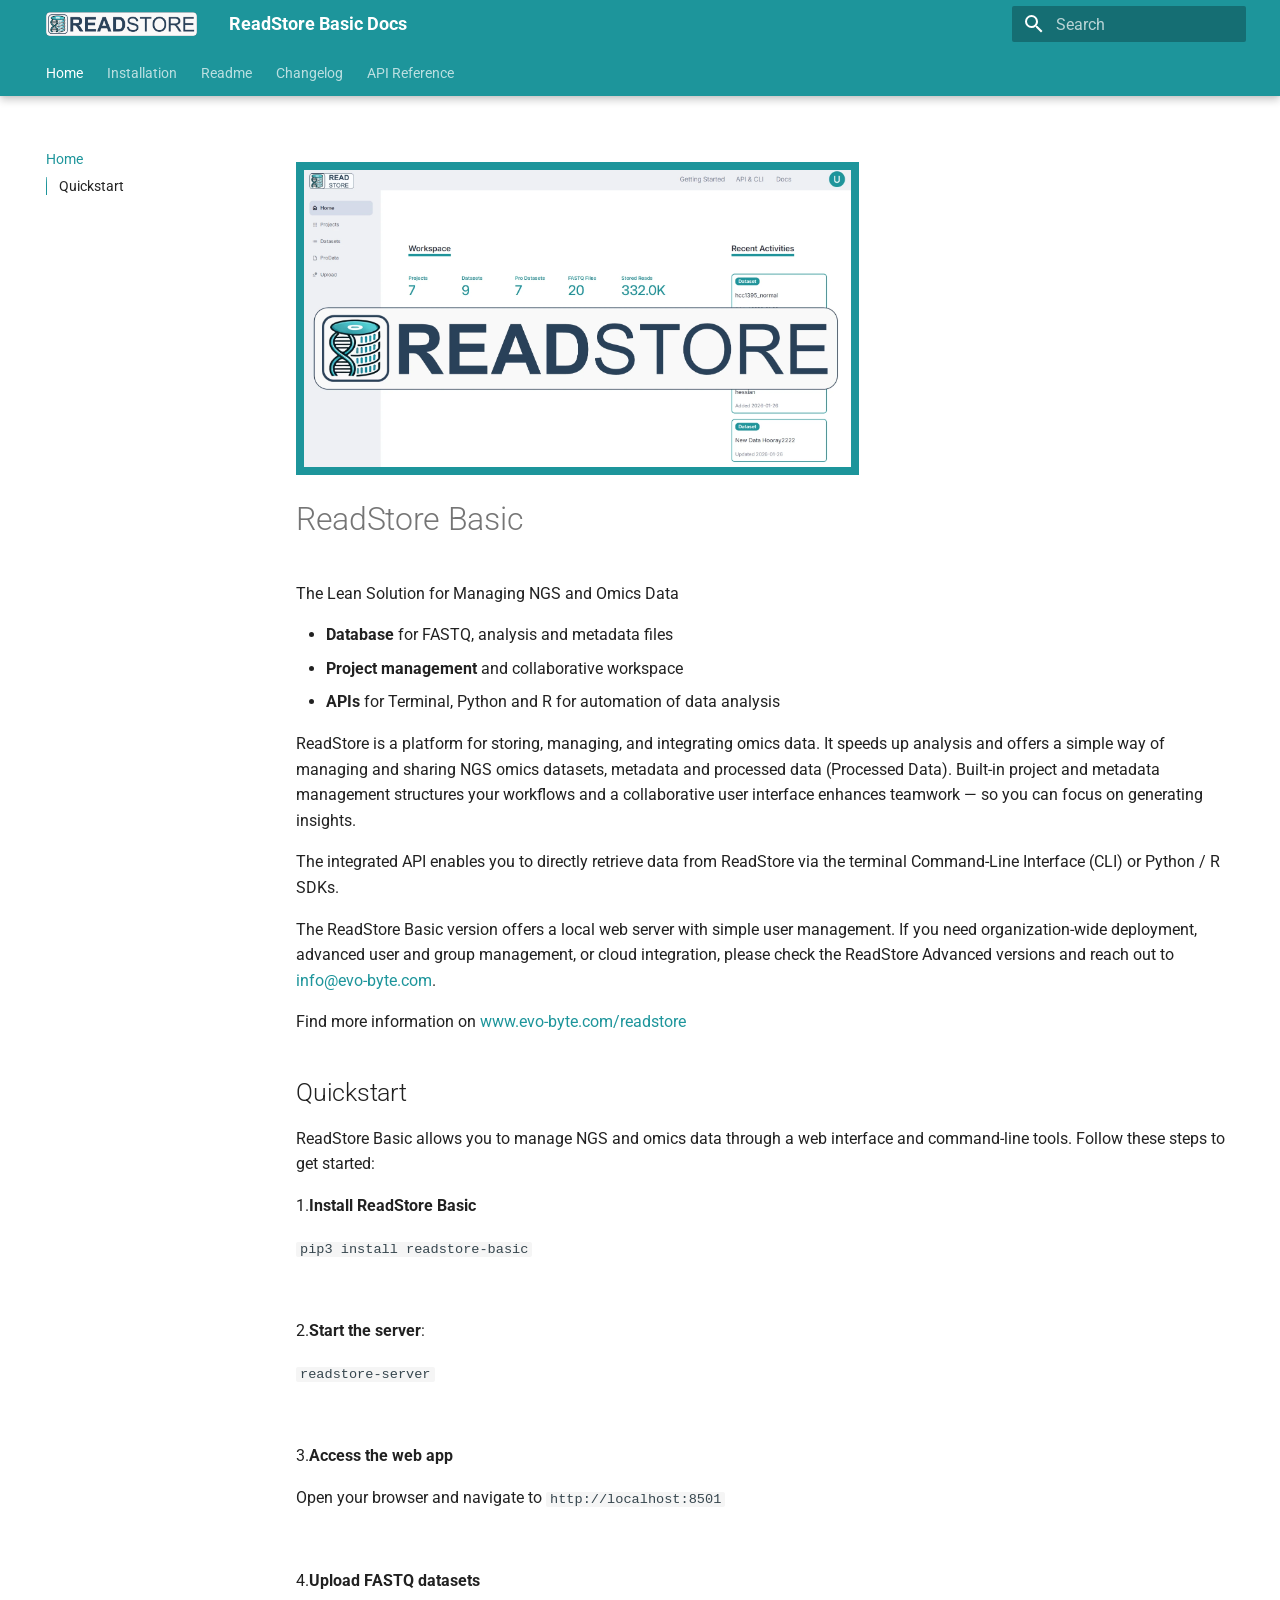
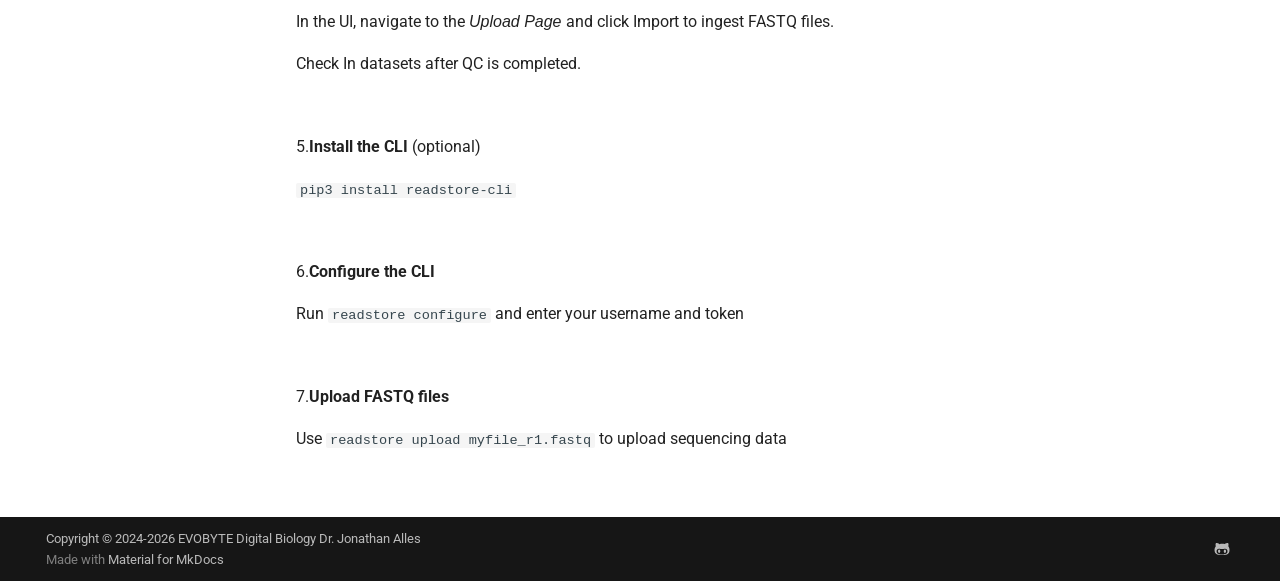
==== commit 3fbd9fd7: "Deployed 8f30dfb with MkDocs version: 1.6.1" ====
--- a/index.html
+++ b/index.html
@@ -10,11 +10,14 @@
       
       
       
-        <link rel="next" href="readme/">
+        <link rel="next" href="installation/">
+      
+      
+        
       
       
       <link rel="icon" href="img/favicon.ico">
-      <meta name="generator" content="mkdocs-1.6.1, mkdocs-material-9.5.49">
+      <meta name="generator" content="mkdocs-1.6.1, mkdocs-material-9.7.5">
     
     
       
@@ -22,7 +25,7 @@
       
     
     
-      <link rel="stylesheet" href="assets/stylesheets/main.6f8fc17f.min.css">
+      <link rel="stylesheet" href="assets/stylesheets/main.484c7ddc.min.css">
       
       
 
@@ -50,8 +53,17 @@
     <script>__md_scope=new URL(".",location),__md_hash=e=>[...e].reduce(((e,_)=>(e<<5)-e+_.charCodeAt(0)),0),__md_get=(e,_=localStorage,t=__md_scope)=>JSON.parse(_.getItem(t.pathname+"."+e)),__md_set=(e,_,t=localStorage,a=__md_scope)=>{try{t.setItem(a.pathname+"."+e,JSON.stringify(_))}catch(e){}}</script>
     
       
-
-    
+  
+
+
+  
+  
+
+<script id="__analytics">function __md_analytics(){function e(){dataLayer.push(arguments)}window.dataLayer=window.dataLayer||[],e("js",new Date),e("config","G-WBV6W4SKKT"),document.addEventListener("DOMContentLoaded",(function(){document.forms.search&&document.forms.search.query.addEventListener("blur",(function(){this.value&&e("event","search",{search_term:this.value})}));document$.subscribe((function(){var t=document.forms.feedback;if(void 0!==t)for(var a of t.querySelectorAll("[type=submit]"))a.addEventListener("click",(function(a){a.preventDefault();var n=document.location.pathname,d=this.getAttribute("data-md-value");e("event","feedback",{page:n,data:d}),t.firstElementChild.disabled=!0;var r=t.querySelector(".md-feedback__note [data-md-value='"+d+"']");r&&(r.hidden=!1)})),t.hidden=!1})),location$.subscribe((function(t){e("config","G-WBV6W4SKKT",{page_path:t.pathname})}))}));var t=document.createElement("script");t.async=!0,t.src="https://www.googletagmanager.com/gtag/js?id=G-WBV6W4SKKT",document.getElementById("__analytics").insertAdjacentElement("afterEnd",t)}</script>
+  
+    <script>"undefined"!=typeof __md_analytics&&__md_analytics()</script>
+  
+
     
     
   </head>
@@ -113,11 +125,13 @@
     
     
     
-      <label class="md-header__button md-icon" for="__search">
-        
-        <svg xmlns="http://www.w3.org/2000/svg" viewBox="0 0 24 24"><path d="M9.5 3A6.5 6.5 0 0 1 16 9.5c0 1.61-.59 3.09-1.56 4.23l.27.27h.79l5 5-1.5 1.5-5-5v-.79l-.27-.27A6.52 6.52 0 0 1 9.5 16 6.5 6.5 0 0 1 3 9.5 6.5 6.5 0 0 1 9.5 3m0 2C7 5 5 7 5 9.5S7 14 9.5 14 14 12 14 9.5 12 5 9.5 5"/></svg>
-      </label>
-      <div class="md-search" data-md-component="search" role="dialog">
+      
+      
+        <label class="md-header__button md-icon" for="__search">
+          
+          <svg xmlns="http://www.w3.org/2000/svg" viewBox="0 0 24 24"><path d="M9.5 3A6.5 6.5 0 0 1 16 9.5c0 1.61-.59 3.09-1.56 4.23l.27.27h.79l5 5-1.5 1.5-5-5v-.79l-.27-.27A6.52 6.52 0 0 1 9.5 16 6.5 6.5 0 0 1 3 9.5 6.5 6.5 0 0 1 9.5 3m0 2C7 5 5 7 5 9.5S7 14 9.5 14 14 12 14 9.5 12 5 9.5 5"/></svg>
+        </label>
+        <div class="md-search" data-md-component="search" role="dialog">
   <label class="md-search__overlay" for="__search"></label>
   <div class="md-search__inner" role="search">
     <form class="md-search__form" name="search">
@@ -151,6 +165,7 @@
     </div>
   </div>
 </div>
+      
     
     
   </nav>
@@ -164,6 +179,7 @@
         
   
   
+  
     
   
   
@@ -171,6 +187,7 @@
       <a href="." class="md-tabs__link">
         
   
+  
     
   
   Home
@@ -181,6 +198,26 @@
 
       
         
+  
+  
+  
+  
+    <li class="md-tabs__item">
+      <a href="installation/" class="md-tabs__link">
+        
+  
+  
+    
+  
+  Installation
+
+      </a>
+    </li>
+  
+
+      
+        
+  
   
   
   
@@ -188,6 +225,7 @@
       <a href="readme/" class="md-tabs__link">
         
   
+  
     
   
   Readme
@@ -199,22 +237,6 @@
       
         
   
-  
-  
-    <li class="md-tabs__item">
-      <a href="installation/" class="md-tabs__link">
-        
-  
-    
-  
-  Installation
-
-      </a>
-    </li>
-  
-
-      
-        
   
   
   
@@ -222,6 +244,7 @@
       <a href="CHANGELOG/" class="md-tabs__link">
         
   
+  
     
   
   Changelog
@@ -232,12 +255,14 @@
 
       
         
+  
   
   
   
     <li class="md-tabs__item">
       <a href="rest_api/" class="md-tabs__link">
         
+  
   
     
   
@@ -307,9 +332,16 @@
         <label class="md-nav__link md-nav__link--active" for="__toc">
           
   
+  
   <span class="md-ellipsis">
+    
+  
     Home
+  
+
+    
   </span>
+  
   
 
           <span class="md-nav__icon md-icon"></span>
@@ -318,9 +350,16 @@
       <a href="." class="md-nav__link md-nav__link--active">
         
   
+  
   <span class="md-ellipsis">
+    
+  
     Home
+  
+
+    
   </span>
+  
   
 
       </a>
@@ -341,75 +380,47 @@
     <ul class="md-nav__list" data-md-component="toc" data-md-scrollfix>
       
         <li class="md-nav__item">
-  <a href="#getting-started" class="md-nav__link">
+  <a href="#quickstart" class="md-nav__link">
     <span class="md-ellipsis">
-      Getting started
+      
+        Quickstart
+      
     </span>
   </a>
   
-    <nav class="md-nav" aria-label="Getting started">
-      <ul class="md-nav__list">
-        
-          <li class="md-nav__item">
-  <a href="#prerequisite" class="md-nav__link">
-    <span class="md-ellipsis">
-      Prerequisite
-    </span>
-  </a>
-  
 </li>
-        
-          <li class="md-nav__item">
-  <a href="#installation" class="md-nav__link">
-    <span class="md-ellipsis">
-      Installation
-    </span>
-  </a>
-  
-</li>
-        
-      </ul>
-    </nav>
-  
-</li>
-      
-        <li class="md-nav__item">
-  <a href="#tutorials-how-tos" class="md-nav__link">
-    <span class="md-ellipsis">
-      Tutorials &amp; How-Tos
-    </span>
-  </a>
-  
-    <nav class="md-nav" aria-label="Tutorials & How-Tos">
-      <ul class="md-nav__list">
-        
-          <li class="md-nav__item">
-  <a href="#video-tutorials" class="md-nav__link">
-    <span class="md-ellipsis">
-      Video Tutorials
-    </span>
-  </a>
-  
-</li>
-        
-          <li class="md-nav__item">
-  <a href="#blog" class="md-nav__link">
-    <span class="md-ellipsis">
-      Blog
-    </span>
-  </a>
-  
-</li>
-        
-      </ul>
-    </nav>
-  
-</li>
       
     </ul>
   
 </nav>
       
+    </li>
+  
+
+    
+      
+      
+  
+  
+  
+  
+    <li class="md-nav__item">
+      <a href="installation/" class="md-nav__link">
+        
+  
+  
+  <span class="md-ellipsis">
+    
+  
+    Installation
+  
+
+    
+  </span>
+  
+  
+
+      </a>
     </li>
   
 
@@ -424,29 +435,16 @@
       <a href="readme/" class="md-nav__link">
         
   
+  
   <span class="md-ellipsis">
+    
+  
     Readme
+  
+
+    
   </span>
   
-
-      </a>
-    </li>
-  
-
-    
-      
-      
-  
-  
-  
-  
-    <li class="md-nav__item">
-      <a href="installation/" class="md-nav__link">
-        
-  
-  <span class="md-ellipsis">
-    Installation
-  </span>
   
 
       </a>
@@ -464,9 +462,16 @@
       <a href="CHANGELOG/" class="md-nav__link">
         
   
+  
   <span class="md-ellipsis">
+    
+  
     Changelog
+  
+
+    
   </span>
+  
   
 
       </a>
@@ -484,9 +489,16 @@
       <a href="rest_api/" class="md-nav__link">
         
   
+  
   <span class="md-ellipsis">
+    
+  
     API Reference
+  
+
+    
   </span>
+  
   
 
       </a>
@@ -504,43 +516,83 @@
           
           
             <div class="md-content" data-md-component="content">
+              
               <article class="md-content__inner md-typeset">
                 
                   
 
 
+
+<p><img style="width:60%; background-color: #1D959B;; padding: 8px;" src="assets/img_01_welcome_readstore.webp" alt="Welcome to ReadStore"></p>
 <h1 id="readstore-basic">ReadStore Basic</h1>
 <p>The Lean Solution for Managing NGS and Omics Data
-<br>
 <br></p>
+<ul>
+<li><strong>Database</strong> for FASTQ, analysis and metadata files</li>
+<li><strong>Project management</strong> and collaborative workspace</li>
+<li><strong>APIs</strong> for Terminal, Python and R for automation of data analysis</li>
+</ul>
 <p>ReadStore is a platform for storing, managing, and integrating omics data. It speeds up analysis and offers a simple way of managing and sharing NGS omics datasets, metadata and processed data (Processed Data). Built-in project and metadata management structures your workflows and a collaborative user interface enhances teamwork — so you can focus on generating insights.</p>
 <p>The integrated API enables you to directly retrieve data from ReadStore via the terminal Command-Line Interface (CLI) or Python / R SDKs.</p>
 <p>The ReadStore Basic version offers a local web server with simple user management. If you need organization-wide deployment, advanced user and group management, or cloud integration, please check the ReadStore Advanced versions and reach out to <a href="mailto:info@evo-byte.com">info@evo-byte.com</a>.</p>
-<p>Find more information on <a href=https://www.evo-byte.com/readstore>www.evo-byte.com/readstore</a></p>
-<h2 id="getting-started">Getting started</h2>
-<p>The easiest way to get started with ReadStore is through the <strong>free 30-day trial version</strong>, which you can install on your local Linux server or PC via PyPI, the Python package repository, using pip, the Python package manager.</p>
-<h4 id="prerequisite">Prerequisite</h4>
-<p>Before proceeding, you need to obtain a <a href=https://evo-byte.com/readstore-free-trial>free trial license key</a>, which will be sent to you via email.</p>
-<h4 id="installation">Installation</h4>
-<p>Follow the installation steps described in the README section. Make sure to review and follow the points related to security and permissions management.</p>
-<p>For technical questions or problems with the install please contact <a href="mailto:support@evo-byte.com">support@evo-byte.com</a></p>
-<h2 id="tutorials-how-tos">Tutorials &amp; How-Tos</h2>
-<p>We support you getting started with ReadStore with a YouTube playlist containing easy-to-follow examples for the basic functionalities, blog posts with step-by-step instructions and more in-depth information in the Readme files.</p>
-<h4 id="video-tutorials">Video Tutorials</h4>
-<p>Here is a full <a href=https://youtube.com/playlist?list=PLk-WMGySW9ySUfZU25NyA5YgzmHQ7yquv&si=C2fHJSW1IVxbavQw>playlist</a> which provides tutorials and explains different features of ReadStore. </p>
-<div class="video-wrapper">
-  <iframe width="560" height="315" src="https://www.youtube-nocookie.com/embed/wJ3Gl1pFko0?si=k3SoiLWiy3JOH6yI" title="YouTube video player" frameborder="0" allow="accelerometer; autoplay; clipboard-write; encrypted-media; gyroscope; picture-in-picture; web-share" referrerpolicy="strict-origin-when-cross-origin" allowfullscreen></iframe>
-</div>
-
-<h4 id="blog">Blog</h4>
-
-
-
-
-
-
-
-
+<p>Find more information on <a href="https://www.evo-byte.com/readstore">www.evo-byte.com/readstore</a></p>
+<h2 id="quickstart">Quickstart</h2>
+<p>ReadStore Basic allows you to manage NGS and omics data through a web interface and command-line tools. Follow these steps to get started:</p>
+<p>1.<strong>Install ReadStore Basic</strong></p>
+<p><code>pip3 install readstore-basic</code></p>
+<p><br></p>
+<p>2.<strong>Start the server</strong>: </p>
+<p><code>readstore-server</code></p>
+<p><br></p>
+<p>3.<strong>Access the web app</strong></p>
+<p>Open your browser and navigate to <code>http://localhost:8501</code></p>
+<p><br></p>
+<p>4.<strong>Upload FASTQ datasets</strong></p>
+<p>In the UI, navigate to the <em>Upload Page</em> and click Import to ingest FASTQ files.</p>
+<p>Check In datasets after QC is completed. </p>
+<p><br></p>
+<p>5.<strong>Install the CLI</strong> (optional)</p>
+<p><code>pip3 install readstore-cli</code></p>
+<p><br></p>
+<p>6.<strong>Configure the CLI</strong></p>
+<p>Run <code>readstore configure</code> and enter your username and token</p>
+<p><br></p>
+<p>7.<strong>Upload FASTQ files</strong></p>
+<p>Use <code>readstore upload myfile_r1.fastq</code> to upload sequencing data</p>
+<p><br></p>
+<!-- 
+## Tutorials & How-Tos
+
+Here you can find more information how to setup and work with ReadStore
+
+### ReadStore Blog
+
+#### 1. Upload and Check In FASTQ files
+
+Learn how to upload or import FASTQ files, and check in datasets. [Read more](https://evo-byte.com/readstore-tutorial-uploading-staging-fastq-files/)
+
+#### 2. Upload and Check In FASTQ files
+
+Learn how to upload or import FASTQ files, and check in datasets. [Read more](https://evo-byte.com/readstore-tutorial-uploading-staging-fastq-files/)
+
+#### 3. Upload and Check In FASTQ files
+
+Learn how to upload or import FASTQ files, and check in datasets. [Read more](https://evo-byte.com/readstore-tutorial-uploading-staging-fastq-files/)
+
+#### 4. Upload and Check In FASTQ files
+
+Learn how to upload or import FASTQ files, and check in datasets. [Read more](https://evo-byte.com/readstore-tutorial-uploading-staging-fastq-files/)
+ -->
+
+
+
+
+
+
+
+
+
+  
 
 
 
@@ -564,7 +616,7 @@
       <div class="md-copyright">
   
     <div class="md-copyright__highlight">
-      Copyright &copy; 2024-2025 EVOBYTE Digital Biology Dr. Jonathan Alles
+      Copyright &copy; 2024-2026 EVOBYTE Digital Biology Dr. Jonathan Alles
     </div>
   
   
@@ -575,7 +627,8 @@
   
 </div>
       
-        <div class="md-social">
+        
+<div class="md-social">
   
     
     
@@ -585,7 +638,7 @@
       
     
     <a href="https://github.com/EvobyteDigitalBiology/readstore" target="_blank" rel="noopener" title="github.com" class="md-social__link">
-      <svg xmlns="http://www.w3.org/2000/svg" viewBox="0 0 480 512"><!--! Font Awesome Free 6.7.1 by @fontawesome - https://fontawesome.com License - https://fontawesome.com/license/free (Icons: CC BY 4.0, Fonts: SIL OFL 1.1, Code: MIT License) Copyright 2024 Fonticons, Inc.--><path d="M186.1 328.7c0 20.9-10.9 55.1-36.7 55.1s-36.7-34.2-36.7-55.1 10.9-55.1 36.7-55.1 36.7 34.2 36.7 55.1M480 278.2c0 31.9-3.2 65.7-17.5 95-37.9 76.6-142.1 74.8-216.7 74.8-75.8 0-186.2 2.7-225.6-74.8-14.6-29-20.2-63.1-20.2-95 0-41.9 13.9-81.5 41.5-113.6-5.2-15.8-7.7-32.4-7.7-48.8 0-21.5 4.9-32.3 14.6-51.8 45.3 0 74.3 9 108.8 36 29-6.9 58.8-10 88.7-10 27 0 54.2 2.9 80.4 9.2 34-26.7 63-35.2 107.8-35.2 9.8 19.5 14.6 30.3 14.6 51.8 0 16.4-2.6 32.7-7.7 48.2 27.5 32.4 39 72.3 39 114.2m-64.3 50.5c0-43.9-26.7-82.6-73.5-82.6-18.9 0-37 3.4-56 6-14.9 2.3-29.8 3.2-45.1 3.2-15.2 0-30.1-.9-45.1-3.2-18.7-2.6-37-6-56-6-46.8 0-73.5 38.7-73.5 82.6 0 87.8 80.4 101.3 150.4 101.3h48.2c70.3 0 150.6-13.4 150.6-101.3m-82.6-55.1c-25.8 0-36.7 34.2-36.7 55.1s10.9 55.1 36.7 55.1 36.7-34.2 36.7-55.1-10.9-55.1-36.7-55.1"/></svg>
+      <svg xmlns="http://www.w3.org/2000/svg" viewBox="0 0 512 512"><!--! Font Awesome Free 7.1.0 by @fontawesome - https://fontawesome.com License - https://fontawesome.com/license/free (Icons: CC BY 4.0, Fonts: SIL OFL 1.1, Code: MIT License) Copyright 2025 Fonticons, Inc.--><path d="M202.1 328.7c0 20.9-10.9 55.1-36.7 55.1s-36.7-34.2-36.7-55.1 10.9-55.1 36.7-55.1 36.7 34.2 36.7 55.1M496 278.2c0 31.9-3.2 65.7-17.5 95-37.9 76.6-142.1 74.8-216.7 74.8-75.8 0-186.2 2.7-225.6-74.8-14.6-29-20.2-63.1-20.2-95 0-41.9 13.9-81.5 41.5-113.6-5.2-15.8-7.7-32.4-7.7-48.8 0-21.5 4.9-32.3 14.6-51.8 45.3 0 74.3 9 108.8 36 29-6.9 58.8-10 88.7-10 27 0 54.2 2.9 80.4 9.2 34-26.7 63-35.2 107.8-35.2 9.8 19.5 14.6 30.3 14.6 51.8 0 16.4-2.6 32.7-7.7 48.2 27.5 32.4 39 72.3 39 114.2m-64.3 50.5c0-43.9-26.7-82.6-73.5-82.6-18.9 0-37 3.4-56 6-14.9 2.3-29.8 3.2-45.1 3.2-15.2 0-30.1-.9-45.1-3.2-18.7-2.6-37-6-56-6-46.8 0-73.5 38.7-73.5 82.6 0 87.8 80.4 101.3 150.4 101.3h48.2c70.3 0 150.6-13.4 150.6-101.3m-82.6-55.1c-25.8 0-36.7 34.2-36.7 55.1s10.9 55.1 36.7 55.1 36.7-34.2 36.7-55.1-10.9-55.1-36.7-55.1"/></svg>
     </a>
   
 </div>
@@ -600,10 +653,13 @@
     </div>
     
     
-    <script id="__config" type="application/json">{"base": ".", "features": ["navigation.tabs", "navigation.tabs.sticky", "navigation.sections", "toc.integrate", "search.suggest", "search.highlight", "content.tabs.link", "content.code.annnotation", "content.copy"], "search": "assets/javascripts/workers/search.6ce7567c.min.js", "translations": {"clipboard.copied": "Copied to clipboard", "clipboard.copy": "Copy to clipboard", "search.result.more.one": "1 more on this page", "search.result.more.other": "# more on this page", "search.result.none": "No matching documents", "search.result.one": "1 matching document", "search.result.other": "# matching documents", "search.result.placeholder": "Type to start searching", "search.result.term.missing": "Missing", "select.version": "Select version"}}</script>
-    
-    
-      <script src="assets/javascripts/bundle.88dd0f4e.min.js"></script>
+    
+      
+      
+      <script id="__config" type="application/json">{"annotate": null, "base": ".", "features": ["navigation.tabs", "navigation.tabs.sticky", "navigation.sections", "toc.integrate", "search.suggest", "search.highlight", "content.tabs.link", "content.code.annnotation", "content.copy"], "search": "assets/javascripts/workers/search.2c215733.min.js", "tags": null, "translations": {"clipboard.copied": "Copied to clipboard", "clipboard.copy": "Copy to clipboard", "search.result.more.one": "1 more on this page", "search.result.more.other": "# more on this page", "search.result.none": "No matching documents", "search.result.one": "1 matching document", "search.result.other": "# matching documents", "search.result.placeholder": "Type to start searching", "search.result.term.missing": "Missing", "select.version": "Select version"}, "version": null}</script>
+    
+    
+      <script src="assets/javascripts/bundle.79ae519e.min.js"></script>
       
     
   </body>
--- a/assets/stylesheets/main.484c7ddc.min.css
+++ b/assets/stylesheets/main.484c7ddc.min.css
@@ -0,0 +1 @@
+@charset "UTF-8";html{-webkit-text-size-adjust:none;-moz-text-size-adjust:none;text-size-adjust:none;box-sizing:border-box}*,:after,:before{box-sizing:inherit}@media (prefers-reduced-motion){*,:after,:before{transition:none!important}}body{margin:0}a,button,input,label{-webkit-tap-highlight-color:transparent}a{color:inherit;text-decoration:none}hr{border:0;box-sizing:initial;display:block;height:.05rem;overflow:visible;padding:0}small{font-size:80%}sub,sup{line-height:1em}img{border-style:none}table{border-collapse:initial;border-spacing:0}td,th{font-weight:400;vertical-align:top}button{background:#0000;border:0;font-family:inherit;font-size:inherit;margin:0;padding:0}input{border:0;outline:none}:root{--md-primary-fg-color:#4051b5;--md-primary-fg-color--light:#5d6cc0;--md-primary-fg-color--dark:#303fa1;--md-primary-bg-color:#fff;--md-primary-bg-color--light:#ffffffb3;--md-accent-fg-color:#526cfe;--md-accent-fg-color--transparent:#526cfe1a;--md-accent-bg-color:#fff;--md-accent-bg-color--light:#ffffffb3}[data-md-color-scheme=default]{color-scheme:light}[data-md-color-scheme=default] img[src$="#gh-dark-mode-only"],[data-md-color-scheme=default] img[src$="#only-dark"]{display:none}:root,[data-md-color-scheme=default]{--md-hue:225deg;--md-default-fg-color:#000000de;--md-default-fg-color--light:#0000008a;--md-default-fg-color--lighter:#00000052;--md-default-fg-color--lightest:#00000012;--md-default-bg-color:#fff;--md-default-bg-color--light:#ffffffb3;--md-default-bg-color--lighter:#ffffff4d;--md-default-bg-color--lightest:#ffffff1f;--md-code-fg-color:#36464e;--md-code-bg-color:#f5f5f5;--md-code-bg-color--light:#f5f5f5b3;--md-code-bg-color--lighter:#f5f5f54d;--md-code-hl-color:#4287ff;--md-code-hl-color--light:#4287ff1a;--md-code-hl-number-color:#d52a2a;--md-code-hl-special-color:#db1457;--md-code-hl-function-color:#a846b9;--md-code-hl-constant-color:#6e59d9;--md-code-hl-keyword-color:#3f6ec6;--md-code-hl-string-color:#1c7d4d;--md-code-hl-name-color:var(--md-code-fg-color);--md-code-hl-operator-color:var(--md-default-fg-color--light);--md-code-hl-punctuation-color:var(--md-default-fg-color--light);--md-code-hl-comment-color:var(--md-default-fg-color--light);--md-code-hl-generic-color:var(--md-default-fg-color--light);--md-code-hl-variable-color:var(--md-default-fg-color--light);--md-typeset-color:var(--md-default-fg-color);--md-typeset-a-color:var(--md-primary-fg-color);--md-typeset-del-color:#f5503d26;--md-typeset-ins-color:#0bd57026;--md-typeset-kbd-color:#fafafa;--md-typeset-kbd-accent-color:#fff;--md-typeset-kbd-border-color:#b8b8b8;--md-typeset-mark-color:#ffff0080;--md-typeset-table-color:#0000001f;--md-typeset-table-color--light:rgba(0,0,0,.035);--md-admonition-fg-color:var(--md-default-fg-color);--md-admonition-bg-color:var(--md-default-bg-color);--md-warning-fg-color:#000000de;--md-warning-bg-color:#ff9;--md-footer-fg-color:#fff;--md-footer-fg-color--light:#ffffffb3;--md-footer-fg-color--lighter:#ffffff73;--md-footer-bg-color:#000000de;--md-footer-bg-color--dark:#00000052;--md-shadow-z1:0 0.2rem 0.5rem #0000000d,0 0 0.05rem #0000001a;--md-shadow-z2:0 0.2rem 0.5rem #0000001a,0 0 0.05rem #00000040;--md-shadow-z3:0 0.2rem 0.5rem #0003,0 0 0.05rem #00000059}.md-icon svg{fill:currentcolor;display:block;height:1.2rem;width:1.2rem}body{-webkit-font-smoothing:antialiased;-moz-osx-font-smoothing:grayscale;--md-text-font-family:var(--md-text-font,_),-apple-system,BlinkMacSystemFont,Helvetica,Arial,sans-serif;--md-code-font-family:var(--md-code-font,_),SFMono-Regular,Consolas,Menlo,monospace}aside,body,input{font-feature-settings:"kern","liga";color:var(--md-typeset-color);font-family:var(--md-text-font-family)}code,kbd,pre{font-feature-settings:"kern";font-family:var(--md-code-font-family)}:root{--md-typeset-table-sort-icon:url('data:image/svg+xml;charset=utf-8,<svg xmlns="http://www.w3.org/2000/svg" viewBox="0 0 24 24"><path d="m18 21-4-4h3V7h-3l4-4 4 4h-3v10h3M2 19v-2h10v2M2 13v-2h7v2M2 7V5h4v2z"/></svg>');--md-typeset-table-sort-icon--asc:url('data:image/svg+xml;charset=utf-8,<svg xmlns="http://www.w3.org/2000/svg" viewBox="0 0 24 24"><path d="M19 17h3l-4 4-4-4h3V3h2M2 17h10v2H2M6 5v2H2V5m0 6h7v2H2z"/></svg>');--md-typeset-table-sort-icon--desc:url('data:image/svg+xml;charset=utf-8,<svg xmlns="http://www.w3.org/2000/svg" viewBox="0 0 24 24"><path d="M19 7h3l-4-4-4 4h3v14h2M2 17h10v2H2M6 5v2H2V5m0 6h7v2H2z"/></svg>')}.md-typeset{-webkit-print-color-adjust:exact;color-adjust:exact;font-size:.8rem;line-height:1.6;overflow-wrap:break-word}@media print{.md-typeset{font-size:.68rem}}.md-typeset blockquote,.md-typeset dl,.md-typeset figure,.md-typeset ol,.md-typeset pre,.md-typeset ul{margin-bottom:1em;margin-top:1em}.md-typeset h1{color:var(--md-default-fg-color--light);font-size:2em;line-height:1.3;margin:0 0 1.25em}.md-typeset h1,.md-typeset h2{font-weight:300;letter-spacing:-.01em}.md-typeset h2{font-size:1.5625em;line-height:1.4;margin:1.6em 0 .64em}.md-typeset h3{font-size:1.25em;font-weight:400;letter-spacing:-.01em;line-height:1.5;margin:1.6em 0 .8em}.md-typeset h2+h3{margin-top:.8em}.md-typeset h4{font-weight:700;letter-spacing:-.01em;margin:1em 0}.md-typeset h5,.md-typeset h6{color:var(--md-default-fg-color--light);font-size:.8em;font-weight:700;letter-spacing:-.01em;margin:1.25em 0}.md-typeset h5{text-transform:uppercase}.md-typeset h5 code{text-transform:none}.md-typeset hr{border-bottom:.05rem solid var(--md-default-fg-color--lightest);display:flow-root;margin:1.5em 0}.md-typeset a{color:var(--md-typeset-a-color);word-break:break-word}.md-typeset a,.md-typeset a:before{transition:color 125ms}.md-typeset a:focus,.md-typeset a:hover{color:var(--md-accent-fg-color)}.md-typeset a:focus code,.md-typeset a:hover code{background-color:var(--md-accent-fg-color--transparent);color:var(--md-accent-fg-color)}.md-typeset a code{color:var(--md-typeset-a-color)}.md-typeset a.focus-visible{outline-color:var(--md-accent-fg-color);outline-offset:.2rem}.md-typeset code,.md-typeset kbd,.md-typeset pre{color:var(--md-code-fg-color);direction:ltr;font-variant-ligatures:none;transition:background-color 125ms}@media print{.md-typeset code,.md-typeset kbd,.md-typeset pre{white-space:pre-wrap}}.md-typeset code{background-color:var(--md-code-bg-color);border-radius:.1rem;-webkit-box-decoration-break:clone;box-decoration-break:clone;font-size:.85em;padding:0 .2941176471em;transition:color 125ms,background-color 125ms;word-break:break-word}.md-typeset code:not(.focus-visible){-webkit-tap-highlight-color:transparent;outline:none}.md-typeset pre{display:flow-root;line-height:1.4;position:relative}.md-typeset pre>code{-webkit-box-decoration-break:slice;box-decoration-break:slice;box-shadow:none;display:block;margin:0;outline-color:var(--md-accent-fg-color);overflow:auto;padding:.7720588235em 1.1764705882em;scrollbar-color:var(--md-default-fg-color--lighter) #0000;scrollbar-width:thin;touch-action:auto;word-break:normal}.md-typeset pre>code:hover{scrollbar-color:var(--md-accent-fg-color) #0000}.md-typeset pre>code::-webkit-scrollbar{height:.2rem;width:.2rem}.md-typeset pre>code::-webkit-scrollbar-thumb{background-color:var(--md-default-fg-color--lighter)}.md-typeset pre>code::-webkit-scrollbar-thumb:hover{background-color:var(--md-accent-fg-color)}.md-typeset kbd{background-color:var(--md-typeset-kbd-color);border-radius:.1rem;box-shadow:0 .1rem 0 .05rem var(--md-typeset-kbd-border-color),0 .1rem 0 var(--md-typeset-kbd-border-color),0 -.1rem .2rem var(--md-typeset-kbd-accent-color) inset;color:var(--md-default-fg-color);display:inline-block;font-size:.75em;padding:0 .6666666667em;vertical-align:text-top;word-break:break-word}.md-typeset mark{background-color:var(--md-typeset-mark-color);-webkit-box-decoration-break:clone;box-decoration-break:clone;color:inherit;word-break:break-word}.md-typeset abbr{cursor:help;text-decoration:none}.md-typeset [data-preview],.md-typeset abbr{border-bottom:.05rem dotted var(--md-default-fg-color--light)}.md-typeset small{opacity:.75}[dir=ltr] .md-typeset sub,[dir=ltr] .md-typeset sup{margin-left:.078125em}[dir=rtl] .md-typeset sub,[dir=rtl] .md-typeset sup{margin-right:.078125em}[dir=ltr] .md-typeset blockquote{padding-left:.6rem}[dir=rtl] .md-typeset blockquote{padding-right:.6rem}[dir=ltr] .md-typeset blockquote{border-left:.2rem solid var(--md-default-fg-color--lighter)}[dir=rtl] .md-typeset blockquote{border-right:.2rem solid var(--md-default-fg-color--lighter)}.md-typeset blockquote{color:var(--md-default-fg-color--light);margin-left:0;margin-right:0}.md-typeset ul{list-style-type:disc}.md-typeset ul[type]{list-style-type:revert-layer}[dir=ltr] .md-typeset ol,[dir=ltr] .md-typeset ul{margin-left:.625em}[dir=rtl] .md-typeset ol,[dir=rtl] .md-typeset ul{margin-right:.625em}.md-typeset ol,.md-typeset ul{padding:0}.md-typeset ol:not([hidden]),.md-typeset ul:not([hidden]){display:flow-root}.md-typeset ol ol,.md-typeset ul ol{list-style-type:lower-alpha}.md-typeset ol ol ol,.md-typeset ul ol ol{list-style-type:lower-roman}.md-typeset ol ol ol ol,.md-typeset ul ol ol ol{list-style-type:upper-alpha}.md-typeset ol ol ol ol ol,.md-typeset ul ol ol ol ol{list-style-type:upper-roman}.md-typeset ol[type],.md-typeset ul[type]{list-style-type:revert-layer}[dir=ltr] .md-typeset ol li,[dir=ltr] .md-typeset ul li{margin-left:1.25em}[dir=rtl] .md-typeset ol li,[dir=rtl] .md-typeset ul li{margin-right:1.25em}.md-typeset ol li,.md-typeset ul li{margin-bottom:.5em}.md-typeset ol li blockquote,.md-typeset ol li p,.md-typeset ul li blockquote,.md-typeset ul li p{margin:.5em 0}.md-typeset ol li:last-child,.md-typeset ul li:last-child{margin-bottom:0}[dir=ltr] .md-typeset ol li ol,[dir=ltr] .md-typeset ol li ul,[dir=ltr] .md-typeset ul li ol,[dir=ltr] .md-typeset ul li ul{margin-left:.625em}[dir=rtl] .md-typeset ol li ol,[dir=rtl] .md-typeset ol li ul,[dir=rtl] .md-typeset ul li ol,[dir=rtl] .md-typeset ul li ul{margin-right:.625em}.md-typeset ol li ol,.md-typeset ol li ul,.md-typeset ul li ol,.md-typeset ul li ul{margin-bottom:.5em;margin-top:.5em}[dir=ltr] .md-typeset dd{margin-left:1.875em}[dir=rtl] .md-typeset dd{margin-right:1.875em}.md-typeset dd{margin-bottom:1.5em;margin-top:1em}.md-typeset img,.md-typeset svg,.md-typeset video{height:auto;max-width:100%}.md-typeset img[align=left]{margin:1em 1em 1em 0}.md-typeset img[align=right]{margin:1em 0 1em 1em}.md-typeset img[align]:only-child{margin-top:0}.md-typeset figure{display:flow-root;margin:1em auto;max-width:100%;text-align:center;width:fit-content}.md-typeset figure img{display:block;margin:0 auto}.md-typeset figcaption{font-style:italic;margin:1em auto;max-width:24rem}.md-typeset iframe{max-width:100%}.md-typeset table:not([class]){background-color:var(--md-default-bg-color);border:.05rem solid var(--md-typeset-table-color);border-radius:.1rem;display:inline-block;font-size:.64rem;max-width:100%;overflow:auto;touch-action:auto}@media print{.md-typeset table:not([class]){display:table}}.md-typeset table:not([class])+*{margin-top:1.5em}.md-typeset table:not([class]) td>:first-child,.md-typeset table:not([class]) th>:first-child{margin-top:0}.md-typeset table:not([class]) td>:last-child,.md-typeset table:not([class]) th>:last-child{margin-bottom:0}.md-typeset table:not([class]) td:not([align]),.md-typeset table:not([class]) th:not([align]){text-align:left}[dir=rtl] .md-typeset table:not([class]) td:not([align]),[dir=rtl] .md-typeset table:not([class]) th:not([align]){text-align:right}.md-typeset table:not([class]) th{font-weight:700;min-width:5rem;padding:.9375em 1.25em;vertical-align:top}.md-typeset table:not([class]) td{border-top:.05rem solid var(--md-typeset-table-color);padding:.9375em 1.25em;vertical-align:top}.md-typeset table:not([class]) tbody tr{transition:background-color 125ms}.md-typeset table:not([class]) tbody tr:hover{background-color:var(--md-typeset-table-color--light);box-shadow:0 .05rem 0 var(--md-default-bg-color) inset}.md-typeset table:not([class]) a{word-break:normal}.md-typeset table th[role=columnheader]{cursor:pointer}[dir=ltr] .md-typeset table th[role=columnheader]:after{margin-left:.5em}[dir=rtl] .md-typeset table th[role=columnheader]:after{margin-right:.5em}.md-typeset table th[role=columnheader]:after{content:"";display:inline-block;height:1.2em;-webkit-mask-image:var(--md-typeset-table-sort-icon);mask-image:var(--md-typeset-table-sort-icon);-webkit-mask-repeat:no-repeat;mask-repeat:no-repeat;-webkit-mask-size:contain;mask-size:contain;transition:background-color 125ms;vertical-align:text-bottom;width:1.2em}.md-typeset table th[role=columnheader]:hover:after{background-color:var(--md-default-fg-color--lighter)}.md-typeset table th[role=columnheader][aria-sort=ascending]:after{background-color:var(--md-default-fg-color--light);-webkit-mask-image:var(--md-typeset-table-sort-icon--asc);mask-image:var(--md-typeset-table-sort-icon--asc)}.md-typeset table th[role=columnheader][aria-sort=descending]:after{background-color:var(--md-default-fg-color--light);-webkit-mask-image:var(--md-typeset-table-sort-icon--desc);mask-image:var(--md-typeset-table-sort-icon--desc)}.md-typeset__scrollwrap{margin:1em -.8rem;overflow-x:auto;touch-action:auto}.md-typeset__table{display:inline-block;margin-bottom:.5em;padding:0 .8rem}@media print{.md-typeset__table{display:block}}html .md-typeset__table table{display:table;margin:0;overflow:hidden;width:100%}@media screen and (max-width:44.984375em){.md-content__inner>pre{margin:1em -.8rem}.md-content__inner>pre code{border-radius:0}}.md-typeset .md-author{border-radius:100%;display:block;flex-shrink:0;height:1.6rem;overflow:hidden;position:relative;transition:color 125ms,transform 125ms;width:1.6rem}.md-typeset .md-author img{display:block}.md-typeset .md-author--more{background:var(--md-default-fg-color--lightest);color:var(--md-default-fg-color--lighter);font-size:.6rem;font-weight:700;line-height:1.6rem;text-align:center}.md-typeset .md-author--long{height:2.4rem;width:2.4rem}.md-typeset a.md-author{transform:scale(1)}.md-typeset a.md-author img{border-radius:100%;filter:grayscale(100%) opacity(75%);transition:filter 125ms}.md-typeset a.md-author:focus,.md-typeset a.md-author:hover{transform:scale(1.1);z-index:1}.md-typeset a.md-author:focus img,.md-typeset a.md-author:hover img{filter:grayscale(0)}.md-banner{background-color:var(--md-footer-bg-color);color:var(--md-footer-fg-color);overflow:auto}@media print{.md-banner{display:none}}.md-banner--warning{background-color:var(--md-warning-bg-color);color:var(--md-warning-fg-color)}.md-banner__inner{font-size:.7rem;margin:.6rem auto;padding:0 .8rem}[dir=ltr] .md-banner__button{float:right}[dir=rtl] .md-banner__button{float:left}.md-banner__button{color:inherit;cursor:pointer;transition:opacity .25s}.no-js .md-banner__button{display:none}.md-banner__button:hover{opacity:.7}html{font-size:125%;height:100%;overflow-x:hidden}@media screen and (min-width:100em){html{font-size:137.5%}}@media screen and (min-width:125em){html{font-size:150%}}body{background-color:var(--md-default-bg-color);display:flex;flex-direction:column;font-size:.5rem;min-height:100%;position:relative;width:100%}@media print{body{display:block}}@media screen and (max-width:59.984375em){body[data-md-scrolllock]{position:fixed}}.md-grid{margin-left:auto;margin-right:auto;max-width:61rem}.md-container{display:flex;flex-direction:column;flex-grow:1}@media print{.md-container{display:block}}.md-main{flex-grow:1}.md-main__inner{display:flex;height:100%;margin-top:1.5rem}.md-ellipsis{overflow:hidden;text-overflow:ellipsis}.md-toggle{display:none}.md-option{height:0;opacity:0;position:absolute;width:0}.md-option:checked+label:not([hidden]){display:block}.md-option.focus-visible+label{outline-color:var(--md-accent-fg-color);outline-style:auto}.md-skip{background-color:var(--md-default-fg-color);border-radius:.1rem;color:var(--md-default-bg-color);font-size:.64rem;margin:.5rem;opacity:0;outline-color:var(--md-accent-fg-color);padding:.3rem .5rem;position:fixed;transform:translateY(.4rem);z-index:-1}.md-skip:focus{opacity:1;transform:translateY(0);transition:transform .25s cubic-bezier(.4,0,.2,1),opacity 175ms 75ms;z-index:10}@page{margin:25mm}:root{--md-clipboard-icon:url('data:image/svg+xml;charset=utf-8,<svg xmlns="http://www.w3.org/2000/svg" viewBox="0 0 24 24"><path d="M19 21H8V7h11m0-2H8a2 2 0 0 0-2 2v14a2 2 0 0 0 2 2h11a2 2 0 0 0 2-2V7a2 2 0 0 0-2-2m-3-4H4a2 2 0 0 0-2 2v14h2V3h12z"/></svg>')}.md-clipboard{border-radius:.1rem;color:var(--md-default-fg-color--lightest);cursor:pointer;height:1.5em;outline-color:var(--md-accent-fg-color);outline-offset:.1rem;transition:color .25s;width:1.5em;z-index:1}@media print{.md-clipboard{display:none}}.md-clipboard:not(.focus-visible){-webkit-tap-highlight-color:transparent;outline:none}:hover>.md-clipboard{color:var(--md-default-fg-color--light)}.md-clipboard:focus,.md-clipboard:hover{color:var(--md-accent-fg-color)}.md-clipboard:after{background-color:currentcolor;content:"";display:block;height:1.125em;margin:0 auto;-webkit-mask-image:var(--md-clipboard-icon);mask-image:var(--md-clipboard-icon);-webkit-mask-position:center;mask-position:center;-webkit-mask-repeat:no-repeat;mask-repeat:no-repeat;-webkit-mask-size:contain;mask-size:contain;width:1.125em}.md-clipboard--inline{cursor:pointer}.md-clipboard--inline code{transition:color .25s,background-color .25s}.md-clipboard--inline:focus code,.md-clipboard--inline:hover code{background-color:var(--md-accent-fg-color--transparent);color:var(--md-accent-fg-color)}:root{--md-code-select-icon:url('data:image/svg+xml;charset=utf-8,<svg xmlns="http://www.w3.org/2000/svg" viewBox="0 0 24 24"><path d="M19 19h-4v2h4c1.1 0 2-.9 2-2v-4h-2m0-12h-4v2h4v4h2V5c0-1.1-.9-2-2-2M5 5h4V3H5c-1.1 0-2 .9-2 2v4h2m0 6H3v4c0 1.1.9 2 2 2h4v-2H5zm2-4h2v2H7zm4 0h2v2h-2zm4 0h2v2h-2zM7 7h2v2H7zm4 0h2v2h-2zm4 0h2v2h-2zm-8 8h2v2H7zm4 0h2v2h-2zm4 0h2v2h-2z"/></svg>');--md-code-copy-icon:url('data:image/svg+xml;charset=utf-8,<svg xmlns="http://www.w3.org/2000/svg" viewBox="0 0 24 24"><path d="M19 21H8V7h11m0-2H8a2 2 0 0 0-2 2v14a2 2 0 0 0 2 2h11a2 2 0 0 0 2-2V7a2 2 0 0 0-2-2m-3-4H4a2 2 0 0 0-2 2v14h2V3h12z"/></svg>')}.md-typeset .md-code__content{display:grid}.md-code__nav{background-color:var(--md-code-bg-color--lighter);border-radius:.1rem;display:flex;gap:.2rem;padding:.2rem;position:absolute;right:.25em;top:.25em;transition:background-color .25s;z-index:1}:hover>.md-code__nav{background-color:var(--md-code-bg-color--light)}.md-code__button{color:var(--md-default-fg-color--lightest);cursor:pointer;display:block;height:1.5em;outline-color:var(--md-accent-fg-color);outline-offset:.1rem;transition:color .25s;width:1.5em}:hover>*>.md-code__button{color:var(--md-default-fg-color--light)}.md-code__button.focus-visible,.md-code__button:hover{color:var(--md-accent-fg-color)}.md-code__button--active{color:var(--md-default-fg-color)!important}.md-code__button:after{background-color:currentcolor;content:"";display:block;height:1.125em;margin:0 auto;-webkit-mask-position:center;mask-position:center;-webkit-mask-repeat:no-repeat;mask-repeat:no-repeat;-webkit-mask-size:contain;mask-size:contain;width:1.125em}.md-code__button[data-md-type=select]:after{-webkit-mask-image:var(--md-code-select-icon);mask-image:var(--md-code-select-icon)}.md-code__button[data-md-type=copy]:after{-webkit-mask-image:var(--md-code-copy-icon);mask-image:var(--md-code-copy-icon)}@keyframes consent{0%{opacity:0;transform:translateY(100%)}to{opacity:1;transform:translateY(0)}}@keyframes overlay{0%{opacity:0}to{opacity:1}}.md-consent__overlay{animation:overlay .25s both;-webkit-backdrop-filter:blur(.1rem);backdrop-filter:blur(.1rem);background-color:#0000008a;height:100%;opacity:1;position:fixed;top:0;width:100%;z-index:5}.md-consent__inner{animation:consent .5s cubic-bezier(.1,.7,.1,1) both;background-color:var(--md-default-bg-color);border:0;border-radius:.1rem;bottom:0;box-shadow:0 0 .2rem #0000001a,0 .2rem .4rem #0003;max-height:100%;overflow:auto;padding:0;position:fixed;width:100%;z-index:5}.md-consent__form{padding:.8rem}.md-consent__settings{display:none;margin:1em 0}input:checked+.md-consent__settings{display:block}.md-consent__controls{margin-bottom:.8rem}.md-typeset .md-consent__controls .md-button{display:inline}@media screen and (max-width:44.984375em){.md-typeset .md-consent__controls .md-button{display:block;margin-top:.4rem;text-align:center;width:100%}}.md-consent label{cursor:pointer}.md-content{flex-grow:1;min-width:0}.md-content__inner{margin:0 .8rem 1.2rem;padding-top:.6rem}@media screen and (min-width:76.25em){[dir=ltr] .md-sidebar--primary:not([hidden])~.md-content>.md-content__inner{margin-left:1.2rem}[dir=ltr] .md-sidebar--secondary:not([hidden])~.md-content>.md-content__inner,[dir=rtl] .md-sidebar--primary:not([hidden])~.md-content>.md-content__inner{margin-right:1.2rem}[dir=rtl] .md-sidebar--secondary:not([hidden])~.md-content>.md-content__inner{margin-left:1.2rem}}.md-content__inner:before{content:"";display:block;height:.4rem}.md-content__inner>:last-child{margin-bottom:0}[dir=ltr] .md-content__button{float:right}[dir=rtl] .md-content__button{float:left}[dir=ltr] .md-content__button{margin-left:.4rem}[dir=rtl] .md-content__button{margin-right:.4rem}.md-content__button{margin:.4rem 0;padding:0}@media print{.md-content__button{display:none}}.md-typeset .md-content__button{color:var(--md-default-fg-color--lighter)}.md-content__button svg{display:inline;vertical-align:top}[dir=rtl] .md-content__button svg{transform:scaleX(-1)}[dir=ltr] .md-dialog{right:.8rem}[dir=rtl] .md-dialog{left:.8rem}.md-dialog{background-color:var(--md-default-fg-color);border-radius:.1rem;bottom:.8rem;box-shadow:var(--md-shadow-z3);min-width:11.1rem;opacity:0;padding:.4rem .6rem;pointer-events:none;position:fixed;transform:translateY(100%);transition:transform 0ms .4s,opacity .4s;z-index:4}@media print{.md-dialog{display:none}}.md-dialog--active{opacity:1;pointer-events:auto;transform:translateY(0);transition:transform .4s cubic-bezier(.075,.85,.175,1),opacity .4s}.md-dialog__inner{color:var(--md-default-bg-color);font-size:.7rem}.md-feedback{margin:2em 0 1em;text-align:center}.md-feedback fieldset{border:none;margin:0;padding:0}.md-feedback__title{font-weight:700;margin:1em auto}.md-feedback__inner{position:relative}.md-feedback__list{display:flex;flex-wrap:wrap;place-content:baseline center;position:relative}.md-feedback__list:hover .md-icon:not(:disabled){color:var(--md-default-fg-color--lighter)}:disabled .md-feedback__list{min-height:1.8rem}.md-feedback__icon{color:var(--md-default-fg-color--light);cursor:pointer;flex-shrink:0;margin:0 .1rem;transition:color 125ms}.md-feedback__icon:not(:disabled).md-icon:hover{color:var(--md-accent-fg-color)}.md-feedback__icon:disabled{color:var(--md-default-fg-color--lightest);pointer-events:none}.md-feedback__note{opacity:0;position:relative;transform:translateY(.4rem);transition:transform .4s cubic-bezier(.1,.7,.1,1),opacity .15s}.md-feedback__note>*{margin:0 auto;max-width:16rem}:disabled .md-feedback__note{opacity:1;transform:translateY(0)}@media print{.md-feedback{display:none}}.md-footer{background-color:var(--md-footer-bg-color);color:var(--md-footer-fg-color)}@media print{.md-footer{display:none}}.md-footer__inner{justify-content:space-between;overflow:auto;padding:.2rem}.md-footer__inner:not([hidden]){display:flex}.md-footer__link{align-items:end;display:flex;flex-grow:0.01;margin-bottom:.4rem;margin-top:1rem;max-width:100%;outline-color:var(--md-accent-fg-color);overflow:hidden;transition:opacity .25s}.md-footer__link:focus,.md-footer__link:hover{opacity:.7}[dir=rtl] .md-footer__link svg{transform:scaleX(-1)}@media screen and (max-width:44.984375em){.md-footer__link--prev{flex-shrink:0}.md-footer__link--prev .md-footer__title{display:none}}[dir=ltr] .md-footer__link--next{margin-left:auto}[dir=rtl] .md-footer__link--next{margin-right:auto}.md-footer__link--next{text-align:right}[dir=rtl] .md-footer__link--next{text-align:left}.md-footer__title{flex-grow:1;font-size:.9rem;margin-bottom:.7rem;max-width:calc(100% - 2.4rem);padding:0 1rem;white-space:nowrap}.md-footer__button{margin:.2rem;padding:.4rem}.md-footer__direction{font-size:.64rem;opacity:.7}.md-footer-meta{background-color:var(--md-footer-bg-color--dark)}.md-footer-meta__inner{display:flex;flex-wrap:wrap;justify-content:space-between;padding:.2rem}html .md-footer-meta.md-typeset a{color:var(--md-footer-fg-color--light)}html .md-footer-meta.md-typeset a:focus,html .md-footer-meta.md-typeset a:hover{color:var(--md-footer-fg-color)}.md-copyright{color:var(--md-footer-fg-color--lighter);font-size:.64rem;margin:auto .6rem;padding:.4rem 0;width:100%}@media screen and (min-width:45em){.md-copyright{width:auto}}.md-copyright__highlight{color:var(--md-footer-fg-color--light)}.md-social{display:inline-flex;gap:.2rem;margin:0 .4rem;padding:.2rem 0 .6rem}@media screen and (min-width:45em){.md-social{padding:.6rem 0}}.md-social__link{display:inline-block;height:1.6rem;text-align:center;width:1.6rem}.md-social__link:before{line-height:1.9}.md-social__link svg{fill:currentcolor;max-height:.8rem;vertical-align:-25%}.md-typeset .md-button{border:.1rem solid;border-radius:.1rem;color:var(--md-primary-fg-color);cursor:pointer;display:inline-block;font-weight:700;padding:.625em 2em;transition:color 125ms,background-color 125ms,border-color 125ms}.md-typeset .md-button--primary{background-color:var(--md-primary-fg-color);border-color:var(--md-primary-fg-color);color:var(--md-primary-bg-color)}.md-typeset .md-button:focus,.md-typeset .md-button:hover{background-color:var(--md-accent-fg-color);border-color:var(--md-accent-fg-color);color:var(--md-accent-bg-color)}[dir=ltr] .md-typeset .md-input{border-top-left-radius:.1rem}[dir=ltr] .md-typeset .md-input,[dir=rtl] .md-typeset .md-input{border-top-right-radius:.1rem}[dir=rtl] .md-typeset .md-input{border-top-left-radius:.1rem}.md-typeset .md-input{border-bottom:.1rem solid var(--md-default-fg-color--lighter);box-shadow:var(--md-shadow-z1);font-size:.8rem;height:1.8rem;padding:0 .6rem;transition:border .25s,box-shadow .25s}.md-typeset .md-input:focus,.md-typeset .md-input:hover{border-bottom-color:var(--md-accent-fg-color);box-shadow:var(--md-shadow-z2)}.md-typeset .md-input--stretch{width:100%}.md-header{background-color:var(--md-primary-fg-color);box-shadow:0 0 .2rem #0000,0 .2rem .4rem #0000;color:var(--md-primary-bg-color);display:block;left:0;position:sticky;right:0;top:0;z-index:4}@media print{.md-header{display:none}}.md-header[hidden]{transform:translateY(-100%);transition:transform .25s cubic-bezier(.8,0,.6,1),box-shadow .25s}.md-header--shadow{box-shadow:0 0 .2rem #0000001a,0 .2rem .4rem #0003;transition:transform .25s cubic-bezier(.1,.7,.1,1),box-shadow .25s}.md-header__inner{align-items:center;display:flex;padding:0 .2rem}.md-header__button{color:currentcolor;cursor:pointer;margin:.2rem;outline-color:var(--md-accent-fg-color);padding:.4rem;position:relative;transition:opacity .25s;vertical-align:middle;z-index:1}.md-header__button:hover{opacity:.7}.md-header__button:not([hidden]){display:inline-block}.md-header__button:not(.focus-visible){-webkit-tap-highlight-color:transparent;outline:none}.md-header__button.md-logo{margin:.2rem;padding:.4rem}@media screen and (max-width:76.234375em){.md-header__button.md-logo{display:none}}.md-header__button.md-logo img,.md-header__button.md-logo svg{fill:currentcolor;display:block;height:1.2rem;width:auto}@media screen and (min-width:60em){.md-header__button[for=__search]{display:none}}.no-js .md-header__button[for=__search]{display:none}[dir=rtl] .md-header__button[for=__search] svg{transform:scaleX(-1)}@media screen and (min-width:76.25em){.md-header__button[for=__drawer]{display:none}}.md-header__topic{display:flex;max-width:100%;position:absolute;transition:transform .4s cubic-bezier(.1,.7,.1,1),opacity .15s;white-space:nowrap}.md-header__topic+.md-header__topic{opacity:0;pointer-events:none;transform:translateX(1.25rem);transition:transform .4s cubic-bezier(1,.7,.1,.1),opacity .15s;z-index:-1}[dir=rtl] .md-header__topic+.md-header__topic{transform:translateX(-1.25rem)}.md-header__topic:first-child{font-weight:700}[dir=ltr] .md-header__title{margin-left:1rem;margin-right:.4rem}[dir=rtl] .md-header__title{margin-left:.4rem;margin-right:1rem}.md-header__title{flex-grow:1;font-size:.9rem;height:2.4rem;line-height:2.4rem}.md-header__title--active .md-header__topic{opacity:0;pointer-events:none;transform:translateX(-1.25rem);transition:transform .4s cubic-bezier(1,.7,.1,.1),opacity .15s;z-index:-1}[dir=rtl] .md-header__title--active .md-header__topic{transform:translateX(1.25rem)}.md-header__title--active .md-header__topic+.md-header__topic{opacity:1;pointer-events:auto;transform:translateX(0);transition:transform .4s cubic-bezier(.1,.7,.1,1),opacity .15s;z-index:0}.md-header__title>.md-header__ellipsis{height:100%;position:relative;width:100%}.md-header__option{display:flex;flex-shrink:0;max-width:100%;transition:max-width 0ms .25s,opacity .25s .25s;white-space:nowrap}[data-md-toggle=search]:checked~.md-header .md-header__option{max-width:0;opacity:0;transition:max-width 0ms,opacity 0ms}.md-header__option>input{bottom:0}.md-header__source{display:none}@media screen and (min-width:60em){[dir=ltr] .md-header__source{margin-left:1rem}[dir=rtl] .md-header__source{margin-right:1rem}.md-header__source{display:block;max-width:11.7rem;width:11.7rem}}@media screen and (min-width:76.25em){[dir=ltr] .md-header__source{margin-left:1.4rem}[dir=rtl] .md-header__source{margin-right:1.4rem}}.md-meta{color:var(--md-default-fg-color--light);font-size:.7rem;line-height:1.3}.md-meta__list{display:inline-flex;flex-wrap:wrap;list-style:none;margin:0;padding:0}.md-meta__item:not(:last-child):after{content:"·";margin-left:.2rem;margin-right:.2rem}.md-meta__link{color:var(--md-typeset-a-color)}.md-meta__link:focus,.md-meta__link:hover{color:var(--md-accent-fg-color)}.md-draft{background-color:#ff1744;border-radius:.125em;color:#fff;display:inline-block;font-weight:700;padding-left:.5714285714em;padding-right:.5714285714em}:root{--md-nav-icon--prev:url('data:image/svg+xml;charset=utf-8,<svg xmlns="http://www.w3.org/2000/svg" viewBox="0 0 24 24"><path d="M20 11v2H8l5.5 5.5-1.42 1.42L4.16 12l7.92-7.92L13.5 5.5 8 11z"/></svg>');--md-nav-icon--next:url('data:image/svg+xml;charset=utf-8,<svg xmlns="http://www.w3.org/2000/svg" viewBox="0 0 24 24"><path d="M8.59 16.58 13.17 12 8.59 7.41 10 6l6 6-6 6z"/></svg>');--md-toc-icon:url('data:image/svg+xml;charset=utf-8,<svg xmlns="http://www.w3.org/2000/svg" viewBox="0 0 24 24"><path d="M3 9h14V7H3zm0 4h14v-2H3zm0 4h14v-2H3zm16 0h2v-2h-2zm0-10v2h2V7zm0 6h2v-2h-2z"/></svg>')}.md-nav{font-size:.7rem;line-height:1.3}.md-nav__title{color:var(--md-default-fg-color--light);display:block;font-weight:700;overflow:hidden;padding:0 .6rem;text-overflow:ellipsis}.md-nav__title .md-nav__button{display:none}.md-nav__title .md-nav__button img{height:100%;width:auto}.md-nav__title .md-nav__button.md-logo img,.md-nav__title .md-nav__button.md-logo svg{fill:currentcolor;display:block;height:2.4rem;max-width:100%;object-fit:contain;width:auto}.md-nav__list{list-style:none;margin:0;padding:0}.md-nav__link{align-items:flex-start;display:flex;gap:.4rem;margin-top:.625em;scroll-snap-align:start;transition:color 125ms}.md-nav__link--passed,.md-nav__link--passed code{color:var(--md-default-fg-color--light)}.md-nav__item .md-nav__link--active,.md-nav__item .md-nav__link--active code{color:var(--md-typeset-a-color)}.md-nav__link .md-ellipsis{position:relative}.md-nav__link .md-ellipsis code{word-break:normal}[dir=ltr] .md-nav__link .md-icon:last-child{margin-left:auto}[dir=rtl] .md-nav__link .md-icon:last-child{margin-right:auto}.md-nav__link .md-typeset{font-size:.7rem;line-height:1.3}.md-nav__link svg{fill:currentcolor;flex-shrink:0;height:1.3em;position:relative}.md-nav__link[for]:focus,.md-nav__link[for]:hover,.md-nav__link[href]:focus,.md-nav__link[href]:hover{color:var(--md-accent-fg-color);cursor:pointer}.md-nav__link[for]:focus code,.md-nav__link[for]:hover code,.md-nav__link[href]:focus code,.md-nav__link[href]:hover code{background-color:var(--md-accent-fg-color--transparent);color:var(--md-accent-fg-color)}.md-nav__link.focus-visible{outline-color:var(--md-accent-fg-color);outline-offset:.2rem}.md-nav--primary .md-nav__link[for=__toc]{display:none}.md-nav--primary .md-nav__link[for=__toc] .md-icon:after{background-color:currentcolor;display:block;height:100%;-webkit-mask-image:var(--md-toc-icon);mask-image:var(--md-toc-icon);width:100%}.md-nav--primary .md-nav__link[for=__toc]~.md-nav{display:none}.md-nav__container>.md-nav__link{margin-top:0}.md-nav__container>.md-nav__link:first-child{flex-grow:1;min-width:0}.md-nav__icon{flex-shrink:0}.md-nav__source{display:none}@media screen and (max-width:76.234375em){.md-nav--primary,.md-nav--primary .md-nav{background-color:var(--md-default-bg-color);display:flex;flex-direction:column;height:100%;left:0;position:absolute;right:0;top:0;z-index:1}.md-nav--primary .md-nav__item,.md-nav--primary .md-nav__title{font-size:.8rem;line-height:1.5}.md-nav--primary .md-nav__title{background-color:var(--md-default-fg-color--lightest);color:var(--md-default-fg-color--light);cursor:pointer;height:5.6rem;line-height:2.4rem;padding:3rem .8rem .2rem;position:relative;white-space:nowrap}[dir=ltr] .md-nav--primary .md-nav__title .md-nav__icon{left:.4rem}[dir=rtl] .md-nav--primary .md-nav__title .md-nav__icon{right:.4rem}.md-nav--primary .md-nav__title .md-nav__icon{display:block;height:1.2rem;margin:.2rem;position:absolute;top:.4rem;width:1.2rem}.md-nav--primary .md-nav__title .md-nav__icon:after{background-color:currentcolor;content:"";display:block;height:100%;-webkit-mask-image:var(--md-nav-icon--prev);mask-image:var(--md-nav-icon--prev);-webkit-mask-position:center;mask-position:center;-webkit-mask-repeat:no-repeat;mask-repeat:no-repeat;-webkit-mask-size:contain;mask-size:contain;width:100%}.md-nav--primary .md-nav__title~.md-nav__list{background-color:var(--md-default-bg-color);box-shadow:0 .05rem 0 var(--md-default-fg-color--lightest) inset;overflow-y:auto;scroll-snap-type:y mandatory;touch-action:pan-y}.md-nav--primary .md-nav__title~.md-nav__list>:first-child{border-top:0}.md-nav--primary .md-nav__title[for=__drawer]{background-color:var(--md-primary-fg-color);color:var(--md-primary-bg-color);font-weight:700}.md-nav--primary .md-nav__title .md-logo{display:block;left:.2rem;margin:.2rem;padding:.4rem;position:absolute;right:.2rem;top:.2rem}.md-nav--primary .md-nav__list{flex:1}.md-nav--primary .md-nav__item{border-top:.05rem solid var(--md-default-fg-color--lightest)}.md-nav--primary .md-nav__item--active>.md-nav__link{color:var(--md-typeset-a-color)}.md-nav--primary .md-nav__item--active>.md-nav__link:focus,.md-nav--primary .md-nav__item--active>.md-nav__link:hover{color:var(--md-accent-fg-color)}.md-nav--primary .md-nav__link{margin-top:0;padding:.6rem .8rem}.md-nav--primary .md-nav__link svg{margin-top:.1em}.md-nav--primary .md-nav__link>.md-nav__link{padding:0}[dir=ltr] .md-nav--primary .md-nav__link .md-nav__icon{margin-right:-.2rem}[dir=rtl] .md-nav--primary .md-nav__link .md-nav__icon{margin-left:-.2rem}.md-nav--primary .md-nav__link .md-nav__icon{font-size:1.2rem;height:1.2rem;width:1.2rem}.md-nav--primary .md-nav__link .md-nav__icon:after{background-color:currentcolor;content:"";display:block;height:100%;-webkit-mask-image:var(--md-nav-icon--next);mask-image:var(--md-nav-icon--next);-webkit-mask-position:center;mask-position:center;-webkit-mask-repeat:no-repeat;mask-repeat:no-repeat;-webkit-mask-size:contain;mask-size:contain;width:100%}[dir=rtl] .md-nav--primary .md-nav__icon:after{transform:scale(-1)}.md-nav--primary .md-nav--secondary .md-nav{background-color:initial;position:static}[dir=ltr] .md-nav--primary .md-nav--secondary .md-nav .md-nav__link{padding-left:1.4rem}[dir=rtl] .md-nav--primary .md-nav--secondary .md-nav .md-nav__link{padding-right:1.4rem}[dir=ltr] .md-nav--primary .md-nav--secondary .md-nav .md-nav .md-nav__link{padding-left:2rem}[dir=rtl] .md-nav--primary .md-nav--secondary .md-nav .md-nav .md-nav__link{padding-right:2rem}[dir=ltr] .md-nav--primary .md-nav--secondary .md-nav .md-nav .md-nav .md-nav__link{padding-left:2.6rem}[dir=rtl] .md-nav--primary .md-nav--secondary .md-nav .md-nav .md-nav .md-nav__link{padding-right:2.6rem}[dir=ltr] .md-nav--primary .md-nav--secondary .md-nav .md-nav .md-nav .md-nav .md-nav__link{padding-left:3.2rem}[dir=rtl] .md-nav--primary .md-nav--secondary .md-nav .md-nav .md-nav .md-nav .md-nav__link{padding-right:3.2rem}.md-nav--secondary{background-color:initial}.md-nav__toggle~.md-nav{display:flex;opacity:0;transform:translateX(100%);transition:transform .25s cubic-bezier(.8,0,.6,1),opacity 125ms 50ms}[dir=rtl] .md-nav__toggle~.md-nav{transform:translateX(-100%)}.md-nav__toggle:checked~.md-nav{opacity:1;transform:translateX(0);transition:transform .25s cubic-bezier(.4,0,.2,1),opacity 125ms 125ms}.md-nav__toggle:checked~.md-nav>.md-nav__list{backface-visibility:hidden}}@media screen and (max-width:59.984375em){.md-nav--primary .md-nav__link[for=__toc]{display:flex}.md-nav--primary .md-nav__link[for=__toc] .md-icon:after{content:""}.md-nav--primary .md-nav__link[for=__toc]+.md-nav__link{display:none}.md-nav--primary .md-nav__link[for=__toc]~.md-nav{display:flex}.md-nav__source{background-color:var(--md-primary-fg-color--dark);color:var(--md-primary-bg-color);display:block;padding:0 .2rem}}@media screen and (min-width:60em) and (max-width:76.234375em){.md-nav--integrated .md-nav__link[for=__toc]{display:flex}.md-nav--integrated .md-nav__link[for=__toc] .md-icon:after{content:""}.md-nav--integrated .md-nav__link[for=__toc]+.md-nav__link{display:none}.md-nav--integrated .md-nav__link[for=__toc]~.md-nav{display:flex}}@media screen and (min-width:60em){.md-nav{margin-bottom:-.4rem}.md-nav--secondary .md-nav__title{background:var(--md-default-bg-color);box-shadow:0 0 .4rem .4rem var(--md-default-bg-color);position:sticky;top:0;z-index:1}.md-nav--secondary .md-nav__title[for=__toc]{scroll-snap-align:start}.md-nav--secondary .md-nav__title .md-nav__icon{display:none}[dir=ltr] .md-nav--secondary .md-nav__list{padding-left:.6rem}[dir=rtl] .md-nav--secondary .md-nav__list{padding-right:.6rem}.md-nav--secondary .md-nav__list{padding-bottom:.4rem}[dir=ltr] .md-nav--secondary .md-nav__item>.md-nav__link{margin-right:.4rem}[dir=rtl] .md-nav--secondary .md-nav__item>.md-nav__link{margin-left:.4rem}}@media screen and (min-width:76.25em){.md-nav{margin-bottom:-.4rem;transition:max-height .25s cubic-bezier(.86,0,.07,1)}.md-nav--primary .md-nav__title{background:var(--md-default-bg-color);box-shadow:0 0 .4rem .4rem var(--md-default-bg-color);position:sticky;top:0;z-index:1}.md-nav--primary .md-nav__title[for=__drawer]{scroll-snap-align:start}.md-nav--primary .md-nav__title .md-nav__icon{display:none}[dir=ltr] .md-nav--primary .md-nav__list{padding-left:.6rem}[dir=rtl] .md-nav--primary .md-nav__list{padding-right:.6rem}.md-nav--primary .md-nav__list{padding-bottom:.4rem}[dir=ltr] .md-nav--primary .md-nav__item>.md-nav__link{margin-right:.4rem}[dir=rtl] .md-nav--primary .md-nav__item>.md-nav__link{margin-left:.4rem}.md-nav__toggle~.md-nav{display:grid;grid-template-rows:minmax(.4rem,0fr);opacity:0;transition:grid-template-rows .25s cubic-bezier(.86,0,.07,1),opacity .25s,visibility 0ms .25s;visibility:collapse}.md-nav__toggle~.md-nav>.md-nav__list{overflow:hidden}.md-nav__toggle.md-toggle--indeterminate~.md-nav,.md-nav__toggle:checked~.md-nav{grid-template-rows:minmax(.4rem,1fr);opacity:1;transition:grid-template-rows .25s cubic-bezier(.86,0,.07,1),opacity .15s .1s,visibility 0ms;visibility:visible}.md-nav__toggle.md-toggle--indeterminate~.md-nav{transition:none}.md-nav__item--nested>.md-nav>.md-nav__title{display:none}.md-nav__item--section{display:block;margin:1.25em 0}.md-nav__item--section:last-child{margin-bottom:0}.md-nav__item--section>.md-nav__link{font-weight:700}.md-nav__item--section>.md-nav__link[for]{color:var(--md-default-fg-color--light)}.md-nav__item--section>.md-nav__link:not(.md-nav__container){pointer-events:none}.md-nav__item--section>.md-nav__link .md-icon,.md-nav__item--section>.md-nav__link>[for]{display:none}[dir=ltr] .md-nav__item--section>.md-nav{margin-left:-.6rem}[dir=rtl] .md-nav__item--section>.md-nav{margin-right:-.6rem}.md-nav__item--section>.md-nav{display:block;opacity:1;visibility:visible}.md-nav__item--section>.md-nav>.md-nav__list>.md-nav__item{padding:0}.md-nav__icon{border-radius:100%;height:.9rem;transition:background-color .25s;width:.9rem}.md-nav__icon:hover{background-color:var(--md-accent-fg-color--transparent)}.md-nav__icon:after{background-color:currentcolor;border-radius:100%;content:"";display:inline-block;height:100%;-webkit-mask-image:var(--md-nav-icon--next);mask-image:var(--md-nav-icon--next);-webkit-mask-position:center;mask-position:center;-webkit-mask-repeat:no-repeat;mask-repeat:no-repeat;-webkit-mask-size:contain;mask-size:contain;transition:transform .25s;vertical-align:-.1rem;width:100%}[dir=rtl] .md-nav__icon:after{transform:rotate(180deg)}.md-nav__item--nested .md-nav__toggle:checked~.md-nav__link .md-nav__icon:after,.md-nav__item--nested .md-toggle--indeterminate~.md-nav__link .md-nav__icon:after{transform:rotate(90deg)}.md-nav--lifted>.md-nav__list>.md-nav__item,.md-nav--lifted>.md-nav__title{display:none}.md-nav--lifted>.md-nav__list>.md-nav__item--active{display:block}.md-nav--lifted>.md-nav__list>.md-nav__item--active>.md-nav__link{background:var(--md-default-bg-color);box-shadow:0 0 .4rem .4rem var(--md-default-bg-color);margin-top:0;position:sticky;top:0;z-index:1}.md-nav--lifted>.md-nav__list>.md-nav__item--active>.md-nav__link:not(.md-nav__container){pointer-events:none}.md-nav--lifted>.md-nav__list>.md-nav__item--active.md-nav__item--section{margin:0}[dir=ltr] .md-nav--lifted>.md-nav__list>.md-nav__item>.md-nav:not(.md-nav--secondary){margin-left:-.6rem}[dir=rtl] .md-nav--lifted>.md-nav__list>.md-nav__item>.md-nav:not(.md-nav--secondary){margin-right:-.6rem}.md-nav--lifted>.md-nav__list>.md-nav__item>[for]{color:var(--md-default-fg-color--light)}.md-nav--lifted .md-nav[data-md-level="1"]{grid-template-rows:minmax(.4rem,1fr);opacity:1;visibility:visible}[dir=ltr] .md-nav--integrated>.md-nav__list>.md-nav__item--active .md-nav--secondary{border-left:.05rem solid var(--md-primary-fg-color)}[dir=rtl] .md-nav--integrated>.md-nav__list>.md-nav__item--active .md-nav--secondary{border-right:.05rem solid var(--md-primary-fg-color)}.md-nav--integrated>.md-nav__list>.md-nav__item--active .md-nav--secondary{display:block;margin-bottom:1.25em;opacity:1;visibility:visible}.md-nav--integrated>.md-nav__list>.md-nav__item--active .md-nav--secondary>.md-nav__list{overflow:visible;padding-bottom:0}.md-nav--integrated>.md-nav__list>.md-nav__item--active .md-nav--secondary>.md-nav__title{display:none}}.md-pagination{font-size:.8rem;font-weight:700;gap:.4rem}.md-pagination,.md-pagination>*{align-items:center;display:flex;justify-content:center}.md-pagination>*{border-radius:.2rem;height:1.8rem;min-width:1.8rem;text-align:center}.md-pagination__current{background-color:var(--md-default-fg-color--lightest);color:var(--md-default-fg-color--light)}.md-pagination__link{transition:color 125ms,background-color 125ms}.md-pagination__link:focus,.md-pagination__link:hover{background-color:var(--md-accent-fg-color--transparent);color:var(--md-accent-fg-color)}.md-pagination__link:focus svg,.md-pagination__link:hover svg{color:var(--md-accent-fg-color)}.md-pagination__link.focus-visible{outline-color:var(--md-accent-fg-color);outline-offset:.2rem}.md-pagination__link svg{fill:currentcolor;color:var(--md-default-fg-color--lighter);display:block;max-height:100%;width:1.2rem}:root{--md-path-icon:url('data:image/svg+xml;charset=utf-8,<svg xmlns="http://www.w3.org/2000/svg" viewBox="0 0 24 24"><path d="M8.59 16.58 13.17 12 8.59 7.41 10 6l6 6-6 6z"/></svg>')}.md-path{font-size:.7rem;margin:0 .8rem;overflow:auto;padding-top:1.2rem}.md-path:not([hidden]){display:block}@media screen and (min-width:76.25em){.md-path{margin:0 1.2rem}}.md-path__list{align-items:center;display:flex;gap:.2rem;list-style:none;margin:0;padding:0}.md-path__item:not(:first-child){display:inline-flex;gap:.2rem;white-space:nowrap}.md-path__item:not(:first-child):before{background-color:var(--md-default-fg-color--lighter);content:"";display:inline;height:.8rem;-webkit-mask-image:var(--md-path-icon);mask-image:var(--md-path-icon);width:.8rem}.md-path__link{align-items:center;color:var(--md-default-fg-color--light);display:flex}.md-path__link:focus,.md-path__link:hover{color:var(--md-accent-fg-color)}:root{--md-post-pin-icon:url('data:image/svg+xml;charset=utf-8,<svg xmlns="http://www.w3.org/2000/svg" viewBox="0 0 24 24"><path d="M16 12V4h1V2H7v2h1v8l-2 2v2h5.2v6h1.6v-6H18v-2z"/></svg>')}.md-post__back{border-bottom:.05rem solid var(--md-default-fg-color--lightest);margin-bottom:1.2rem;padding-bottom:1.2rem}@media screen and (max-width:76.234375em){.md-post__back{display:none}}[dir=rtl] .md-post__back svg{transform:scaleX(-1)}.md-post__authors{display:flex;flex-direction:column;gap:.6rem;margin:0 .6rem 1.2rem}.md-post .md-post__meta a{transition:color 125ms}.md-post .md-post__meta a:focus,.md-post .md-post__meta a:hover{color:var(--md-accent-fg-color)}.md-post__title{color:var(--md-default-fg-color--light);font-weight:700}.md-post--excerpt{margin-bottom:3.2rem}.md-post--excerpt .md-post__header{align-items:center;display:flex;gap:.6rem;min-height:1.6rem}.md-post--excerpt .md-post__authors{align-items:center;display:inline-flex;flex-direction:row;gap:.2rem;margin:0;min-height:2.4rem}[dir=ltr] .md-post--excerpt .md-post__meta .md-meta__list{margin-right:.4rem}[dir=rtl] .md-post--excerpt .md-post__meta .md-meta__list{margin-left:.4rem}.md-post--excerpt .md-post__content>:first-child{--md-scroll-margin:6rem;margin-top:0}.md-post>.md-nav--secondary{margin:1em 0}.md-pin{background:var(--md-default-fg-color--lightest);border-radius:1rem;margin-top:-.05rem;padding:.2rem}.md-pin:after{background-color:currentcolor;content:"";display:block;height:.6rem;margin:0 auto;-webkit-mask-image:var(--md-post-pin-icon);mask-image:var(--md-post-pin-icon);-webkit-mask-position:center;mask-position:center;-webkit-mask-repeat:no-repeat;mask-repeat:no-repeat;-webkit-mask-size:contain;mask-size:contain;width:.6rem}.md-profile{align-items:center;display:flex;font-size:.7rem;gap:.6rem;line-height:1.4;width:100%}.md-profile__description{flex-grow:1}.md-content--post{display:flex}@media screen and (max-width:76.234375em){.md-content--post{flex-flow:column-reverse}}.md-content--post>.md-content__inner{flex-grow:1;min-width:0}@media screen and (min-width:76.25em){[dir=ltr] .md-content--post>.md-content__inner{margin-left:1.2rem}[dir=rtl] .md-content--post>.md-content__inner{margin-right:1.2rem}}@media screen and (max-width:76.234375em){.md-sidebar.md-sidebar--post{padding:0;position:static;width:100%}.md-sidebar.md-sidebar--post .md-sidebar__scrollwrap{overflow:visible}.md-sidebar.md-sidebar--post .md-sidebar__inner{padding:0}.md-sidebar.md-sidebar--post .md-post__meta{margin-left:.6rem;margin-right:.6rem}.md-sidebar.md-sidebar--post .md-nav__item{border:none;display:inline}.md-sidebar.md-sidebar--post .md-nav__list{display:inline-flex;flex-wrap:wrap;gap:.6rem;padding-bottom:.6rem;padding-top:.6rem}.md-sidebar.md-sidebar--post .md-nav__link{padding:0}.md-sidebar.md-sidebar--post .md-nav{height:auto;margin-bottom:0;position:static}}:root{--md-progress-value:0;--md-progress-delay:400ms}.md-progress{background:var(--md-primary-bg-color);height:.075rem;opacity:min(clamp(0,var(--md-progress-value),1),clamp(0,100 - var(--md-progress-value),1));position:fixed;top:0;transform:scaleX(calc(var(--md-progress-value)*1%));transform-origin:left;transition:transform .5s cubic-bezier(.19,1,.22,1),opacity .25s var(--md-progress-delay);width:100%;z-index:4}:root{--md-search-result-icon:url('data:image/svg+xml;charset=utf-8,<svg xmlns="http://www.w3.org/2000/svg" viewBox="0 0 24 24"><path d="M14 2H6a2 2 0 0 0-2 2v16a2 2 0 0 0 2 2h7c-.41-.25-.8-.56-1.14-.9-.33-.33-.61-.7-.86-1.1H6V4h7v5h5v1.18c.71.16 1.39.43 2 .82V8zm6.31 16.9c1.33-2.11.69-4.9-1.4-6.22-2.11-1.33-4.91-.68-6.22 1.4-1.34 2.11-.69 4.89 1.4 6.22 1.46.93 3.32.93 4.79.02L22 23.39 23.39 22zm-3.81.1a2.5 2.5 0 0 1-2.5-2.5 2.5 2.5 0 0 1 2.5-2.5 2.5 2.5 0 0 1 2.5 2.5 2.5 2.5 0 0 1-2.5 2.5"/></svg>')}.md-search{position:relative}@media screen and (min-width:60em){.md-search{padding:.2rem 0}}.no-js .md-search{display:none}.md-search__overlay{opacity:0;z-index:1}@media screen and (max-width:59.984375em){[dir=ltr] .md-search__overlay{left:-2.2rem}[dir=rtl] .md-search__overlay{right:-2.2rem}.md-search__overlay{background-color:var(--md-default-bg-color);border-radius:1rem;height:2rem;overflow:hidden;pointer-events:none;position:absolute;top:-1rem;transform-origin:center;transition:transform .3s .1s,opacity .2s .2s;width:2rem}[data-md-toggle=search]:checked~.md-header .md-search__overlay{opacity:1;transition:transform .4s,opacity .1s}}@media screen and (min-width:60em){[dir=ltr] .md-search__overlay{left:0}[dir=rtl] .md-search__overlay{right:0}.md-search__overlay{background-color:#0000008a;cursor:pointer;height:0;position:fixed;top:0;transition:width 0ms .25s,height 0ms .25s,opacity .25s;width:0}[data-md-toggle=search]:checked~.md-header .md-search__overlay{height:200vh;opacity:1;transition:width 0ms,height 0ms,opacity .25s;width:100%}}@media screen and (max-width:29.984375em){[data-md-toggle=search]:checked~.md-header .md-search__overlay{transform:scale(45)}}@media screen and (min-width:30em) and (max-width:44.984375em){[data-md-toggle=search]:checked~.md-header .md-search__overlay{transform:scale(60)}}@media screen and (min-width:45em) and (max-width:59.984375em){[data-md-toggle=search]:checked~.md-header .md-search__overlay{transform:scale(75)}}.md-search__inner{backface-visibility:hidden}@media screen and (max-width:59.984375em){[dir=ltr] .md-search__inner{left:0}[dir=rtl] .md-search__inner{right:0}.md-search__inner{height:0;opacity:0;overflow:hidden;position:fixed;top:0;transform:translateX(5%);transition:width 0ms .3s,height 0ms .3s,transform .15s cubic-bezier(.4,0,.2,1) .15s,opacity .15s .15s;width:0;z-index:2}[dir=rtl] .md-search__inner{transform:translateX(-5%)}[data-md-toggle=search]:checked~.md-header .md-search__inner{height:100%;opacity:1;transform:translateX(0);transition:width 0ms 0ms,height 0ms 0ms,transform .15s cubic-bezier(.1,.7,.1,1) .15s,opacity .15s .15s;width:100%}}@media screen and (min-width:60em){[dir=ltr] .md-search__inner{float:right}[dir=rtl] .md-search__inner{float:left}.md-search__inner{padding:.1rem 0;position:relative;transition:width .25s cubic-bezier(.1,.7,.1,1);width:11.7rem}}@media screen and (min-width:60em) and (max-width:76.234375em){[data-md-toggle=search]:checked~.md-header .md-search__inner{width:23.4rem}}@media screen and (min-width:76.25em){[data-md-toggle=search]:checked~.md-header .md-search__inner{width:34.4rem}}.md-search__form{background-color:var(--md-default-bg-color);box-shadow:0 0 .6rem #0000;height:2.4rem;position:relative;transition:color .25s,background-color .25s;z-index:2}@media screen and (min-width:60em){.md-search__form{background-color:#00000042;border-radius:.1rem;height:1.8rem}.md-search__form:hover{background-color:#ffffff1f}}[data-md-toggle=search]:checked~.md-header .md-search__form{background-color:var(--md-default-bg-color);border-radius:.1rem .1rem 0 0;box-shadow:0 0 .6rem #00000012;color:var(--md-default-fg-color)}[dir=ltr] .md-search__input{padding-left:3.6rem;padding-right:2.2rem}[dir=rtl] .md-search__input{padding-left:2.2rem;padding-right:3.6rem}.md-search__input{background:#0000;font-size:.9rem;height:100%;position:relative;text-overflow:ellipsis;width:100%;z-index:2}.md-search__input::placeholder{transition:color .25s}.md-search__input::placeholder,.md-search__input~.md-search__icon{color:var(--md-default-fg-color--light)}.md-search__input::-ms-clear{display:none}@media screen and (max-width:59.984375em){.md-search__input{font-size:.9rem;height:2.4rem;width:100%}}@media screen and (min-width:60em){[dir=ltr] .md-search__input{padding-left:2.2rem}[dir=rtl] .md-search__input{padding-right:2.2rem}.md-search__input{color:inherit;font-size:.8rem}.md-search__input::placeholder{color:var(--md-primary-bg-color--light)}.md-search__input+.md-search__icon{color:var(--md-primary-bg-color)}[data-md-toggle=search]:checked~.md-header .md-search__input{text-overflow:clip}[data-md-toggle=search]:checked~.md-header .md-search__input+.md-search__icon{color:var(--md-default-fg-color--light)}[data-md-toggle=search]:checked~.md-header .md-search__input::placeholder{color:#0000}}.md-search__icon{cursor:pointer;display:inline-block;height:1.2rem;transition:color .25s,opacity .25s;width:1.2rem}.md-search__icon:hover{opacity:.7}[dir=ltr] .md-search__icon[for=__search]{left:.5rem}[dir=rtl] .md-search__icon[for=__search]{right:.5rem}.md-search__icon[for=__search]{position:absolute;top:.3rem;z-index:2}[dir=rtl] .md-search__icon[for=__search] svg{transform:scaleX(-1)}@media screen and (max-width:59.984375em){[dir=ltr] .md-search__icon[for=__search]{left:.8rem}[dir=rtl] .md-search__icon[for=__search]{right:.8rem}.md-search__icon[for=__search]{top:.6rem}.md-search__icon[for=__search] svg:first-child{display:none}}@media screen and (min-width:60em){.md-search__icon[for=__search]{pointer-events:none}.md-search__icon[for=__search] svg:last-child{display:none}}[dir=ltr] .md-search__options{right:.5rem}[dir=rtl] .md-search__options{left:.5rem}.md-search__options{pointer-events:none;position:absolute;top:.3rem;z-index:2}@media screen and (max-width:59.984375em){[dir=ltr] .md-search__options{right:.8rem}[dir=rtl] .md-search__options{left:.8rem}.md-search__options{top:.6rem}}[dir=ltr] .md-search__options>.md-icon{margin-left:.2rem}[dir=rtl] .md-search__options>.md-icon{margin-right:.2rem}.md-search__options>.md-icon{color:var(--md-default-fg-color--light);opacity:0;transform:scale(.75);transition:transform .15s cubic-bezier(.1,.7,.1,1),opacity .15s}.md-search__options>.md-icon:not(.focus-visible){-webkit-tap-highlight-color:transparent;outline:none}[data-md-toggle=search]:checked~.md-header .md-search__input:valid~.md-search__options>.md-icon{opacity:1;pointer-events:auto;transform:scale(1)}[data-md-toggle=search]:checked~.md-header .md-search__input:valid~.md-search__options>.md-icon:hover{opacity:.7}[dir=ltr] .md-search__suggest{padding-left:3.6rem;padding-right:2.2rem}[dir=rtl] .md-search__suggest{padding-left:2.2rem;padding-right:3.6rem}.md-search__suggest{align-items:center;color:var(--md-default-fg-color--lighter);display:flex;font-size:.9rem;height:100%;opacity:0;position:absolute;top:0;transition:opacity 50ms;white-space:nowrap;width:100%}@media screen and (min-width:60em){[dir=ltr] .md-search__suggest{padding-left:2.2rem}[dir=rtl] .md-search__suggest{padding-right:2.2rem}.md-search__suggest{font-size:.8rem}}[data-md-toggle=search]:checked~.md-header .md-search__suggest{opacity:1;transition:opacity .3s .1s}[dir=ltr] .md-search__output{border-bottom-left-radius:.1rem}[dir=ltr] .md-search__output,[dir=rtl] .md-search__output{border-bottom-right-radius:.1rem}[dir=rtl] .md-search__output{border-bottom-left-radius:.1rem}.md-search__output{overflow:hidden;position:absolute;width:100%;z-index:1}@media screen and (max-width:59.984375em){.md-search__output{bottom:0;top:2.4rem}}@media screen and (min-width:60em){.md-search__output{opacity:0;top:1.9rem;transition:opacity .4s}[data-md-toggle=search]:checked~.md-header .md-search__output{box-shadow:var(--md-shadow-z3);opacity:1}}.md-search__scrollwrap{backface-visibility:hidden;background-color:var(--md-default-bg-color);height:100%;overflow-y:auto;touch-action:pan-y}@media (-webkit-max-device-pixel-ratio:1),(max-resolution:1dppx){.md-search__scrollwrap{transform:translateZ(0)}}@media screen and (min-width:60em) and (max-width:76.234375em){.md-search__scrollwrap{width:23.4rem}}@media screen and (min-width:76.25em){.md-search__scrollwrap{width:34.4rem}}@media screen and (min-width:60em){.md-search__scrollwrap{max-height:0;scrollbar-color:var(--md-default-fg-color--lighter) #0000;scrollbar-width:thin}[data-md-toggle=search]:checked~.md-header .md-search__scrollwrap{max-height:75vh}.md-search__scrollwrap:hover{scrollbar-color:var(--md-accent-fg-color) #0000}.md-search__scrollwrap::-webkit-scrollbar{height:.2rem;width:.2rem}.md-search__scrollwrap::-webkit-scrollbar-thumb{background-color:var(--md-default-fg-color--lighter)}.md-search__scrollwrap::-webkit-scrollbar-thumb:hover{background-color:var(--md-accent-fg-color)}}.md-search-result{color:var(--md-default-fg-color);word-break:break-word}.md-search-result__meta{background-color:var(--md-default-fg-color--lightest);color:var(--md-default-fg-color--light);font-size:.64rem;line-height:1.8rem;padding:0 .8rem;scroll-snap-align:start}@media screen and (min-width:60em){[dir=ltr] .md-search-result__meta{padding-left:2.2rem}[dir=rtl] .md-search-result__meta{padding-right:2.2rem}}.md-search-result__list{list-style:none;margin:0;padding:0;-webkit-user-select:none;user-select:none}.md-search-result__item{box-shadow:0 -.05rem var(--md-default-fg-color--lightest)}.md-search-result__item:first-child{box-shadow:none}.md-search-result__link{display:block;outline:none;scroll-snap-align:start;transition:background-color .25s}.md-search-result__link:focus,.md-search-result__link:hover{background-color:var(--md-accent-fg-color--transparent)}.md-search-result__link:last-child p:last-child{margin-bottom:.6rem}.md-search-result__more>summary{cursor:pointer;display:block;outline:none;position:sticky;scroll-snap-align:start;top:0;z-index:1}.md-search-result__more>summary::marker{display:none}.md-search-result__more>summary::-webkit-details-marker{display:none}.md-search-result__more>summary>div{color:var(--md-typeset-a-color);font-size:.64rem;padding:.75em .8rem;transition:color .25s,background-color .25s}@media screen and (min-width:60em){[dir=ltr] .md-search-result__more>summary>div{padding-left:2.2rem}[dir=rtl] .md-search-result__more>summary>div{padding-right:2.2rem}}.md-search-result__more>summary:focus>div,.md-search-result__more>summary:hover>div{background-color:var(--md-accent-fg-color--transparent);color:var(--md-accent-fg-color)}.md-search-result__more[open]>summary{background-color:var(--md-default-bg-color)}.md-search-result__article{overflow:hidden;padding:0 .8rem;position:relative}@media screen and (min-width:60em){[dir=ltr] .md-search-result__article{padding-left:2.2rem}[dir=rtl] .md-search-result__article{padding-right:2.2rem}}[dir=ltr] .md-search-result__icon{left:0}[dir=rtl] .md-search-result__icon{right:0}.md-search-result__icon{color:var(--md-default-fg-color--light);height:1.2rem;margin:.5rem;position:absolute;width:1.2rem}@media screen and (max-width:59.984375em){.md-search-result__icon{display:none}}.md-search-result__icon:after{background-color:currentcolor;content:"";display:inline-block;height:100%;-webkit-mask-image:var(--md-search-result-icon);mask-image:var(--md-search-result-icon);-webkit-mask-position:center;mask-position:center;-webkit-mask-repeat:no-repeat;mask-repeat:no-repeat;-webkit-mask-size:contain;mask-size:contain;width:100%}[dir=rtl] .md-search-result__icon:after{transform:scaleX(-1)}.md-search-result .md-typeset{color:var(--md-default-fg-color--light);font-size:.64rem;line-height:1.6}.md-search-result .md-typeset h1{color:var(--md-default-fg-color);font-size:.8rem;font-weight:400;line-height:1.4;margin:.55rem 0}.md-search-result .md-typeset h1 mark{text-decoration:none}.md-search-result .md-typeset h2{color:var(--md-default-fg-color);font-size:.64rem;font-weight:700;line-height:1.6;margin:.5em 0}.md-search-result .md-typeset h2 mark{text-decoration:none}.md-search-result__terms{color:var(--md-default-fg-color);display:block;font-size:.64rem;font-style:italic;margin:.5em 0}.md-search-result mark{background-color:initial;color:var(--md-accent-fg-color);text-decoration:underline}.md-select{position:relative;z-index:1}.md-select__inner{background-color:var(--md-default-bg-color);border-radius:.1rem;box-shadow:var(--md-shadow-z2);color:var(--md-default-fg-color);left:50%;margin-top:.2rem;max-height:0;opacity:0;position:absolute;top:calc(100% - .2rem);transform:translate3d(-50%,.3rem,0);transition:transform .25s 375ms,opacity .25s .25s,max-height 0ms .5s}.md-select:focus-within .md-select__inner,.md-select:hover .md-select__inner{max-height:10rem;opacity:1;transform:translate3d(-50%,0,0);transition:transform .25s cubic-bezier(.1,.7,.1,1),opacity .25s,max-height 0ms}.md-select__inner:after{border-bottom:.2rem solid #0000;border-bottom-color:var(--md-default-bg-color);border-left:.2rem solid #0000;border-right:.2rem solid #0000;border-top:0;content:"";height:0;left:50%;margin-left:-.2rem;margin-top:-.2rem;position:absolute;top:0;width:0}.md-select__list{border-radius:.1rem;font-size:.8rem;list-style-type:none;margin:0;max-height:inherit;overflow:auto;padding:0}.md-select__item{line-height:1.8rem}[dir=ltr] .md-select__link{padding-left:.6rem;padding-right:1.2rem}[dir=rtl] .md-select__link{padding-left:1.2rem;padding-right:.6rem}.md-select__link{cursor:pointer;display:block;outline:none;scroll-snap-align:start;transition:background-color .25s,color .25s;width:100%}.md-select__link:focus,.md-select__link:hover{color:var(--md-accent-fg-color)}.md-select__link:focus{background-color:var(--md-default-fg-color--lightest)}.md-sidebar{align-self:flex-start;flex-shrink:0;padding:1.2rem 0;position:sticky;top:2.4rem;width:12.1rem}@media print{.md-sidebar{display:none}}@media screen and (max-width:76.234375em){[dir=ltr] .md-sidebar--primary{left:-12.1rem}[dir=rtl] .md-sidebar--primary{right:-12.1rem}.md-sidebar--primary{background-color:var(--md-default-bg-color);display:block;height:100%;position:fixed;top:0;transform:translateX(0);transition:transform .25s cubic-bezier(.4,0,.2,1),box-shadow .25s;width:12.1rem;z-index:5}[data-md-toggle=drawer]:checked~.md-container .md-sidebar--primary{box-shadow:var(--md-shadow-z3);transform:translateX(12.1rem)}[dir=rtl] [data-md-toggle=drawer]:checked~.md-container .md-sidebar--primary{transform:translateX(-12.1rem)}.md-sidebar--primary .md-sidebar__scrollwrap{bottom:0;left:0;margin:0;overflow:hidden;position:absolute;right:0;scroll-snap-type:none;top:0}}@media screen and (min-width:76.25em){.md-sidebar{height:0}.no-js .md-sidebar{height:auto}.md-header--lifted~.md-container .md-sidebar{top:4.8rem}}.md-sidebar--secondary{display:none;order:2}@media screen and (min-width:60em){.md-sidebar--secondary{height:0}.no-js .md-sidebar--secondary{height:auto}.md-sidebar--secondary:not([hidden]){display:block}.md-sidebar--secondary .md-sidebar__scrollwrap{touch-action:pan-y}}.md-sidebar__scrollwrap{backface-visibility:hidden;margin:0 .2rem;overflow-y:auto;scrollbar-color:var(--md-default-fg-color--lighter) #0000}@media screen and (min-width:60em){.md-sidebar__scrollwrap{scrollbar-gutter:stable;scrollbar-width:thin}}.md-sidebar__scrollwrap::-webkit-scrollbar{height:.2rem;width:.2rem}.md-sidebar__scrollwrap:focus-within,.md-sidebar__scrollwrap:hover{scrollbar-color:var(--md-accent-fg-color) #0000}.md-sidebar__scrollwrap:focus-within::-webkit-scrollbar-thumb,.md-sidebar__scrollwrap:hover::-webkit-scrollbar-thumb{background-color:var(--md-default-fg-color--lighter)}.md-sidebar__scrollwrap:focus-within::-webkit-scrollbar-thumb:hover,.md-sidebar__scrollwrap:hover::-webkit-scrollbar-thumb:hover{background-color:var(--md-accent-fg-color)}@supports selector(::-webkit-scrollbar){.md-sidebar__scrollwrap{scrollbar-gutter:auto}[dir=ltr] .md-sidebar__inner{padding-right:calc(100% - 11.5rem)}[dir=rtl] .md-sidebar__inner{padding-left:calc(100% - 11.5rem)}}@media screen and (max-width:76.234375em){.md-overlay{background-color:#0000008a;height:0;opacity:0;position:fixed;top:0;transition:width 0ms .25s,height 0ms .25s,opacity .25s;width:0;z-index:5}[data-md-toggle=drawer]:checked~.md-overlay{height:100%;opacity:1;transition:width 0ms,height 0ms,opacity .25s;width:100%}}@keyframes facts{0%{height:0}to{height:.65rem}}@keyframes fact{0%{opacity:0;transform:translateY(100%)}50%{opacity:0}to{opacity:1;transform:translateY(0)}}:root{--md-source-forks-icon:url('data:image/svg+xml;charset=utf-8,<svg xmlns="http://www.w3.org/2000/svg" viewBox="0 0 16 16"><path d="M5 5.372v.878c0 .414.336.75.75.75h4.5a.75.75 0 0 0 .75-.75v-.878a2.25 2.25 0 1 1 1.5 0v.878a2.25 2.25 0 0 1-2.25 2.25h-1.5v2.128a2.251 2.251 0 1 1-1.5 0V8.5h-1.5A2.25 2.25 0 0 1 3.5 6.25v-.878a2.25 2.25 0 1 1 1.5 0M5 3.25a.75.75 0 1 0-1.5 0 .75.75 0 0 0 1.5 0m6.75.75a.75.75 0 1 0 0-1.5.75.75 0 0 0 0 1.5m-3 8.75a.75.75 0 1 0-1.5 0 .75.75 0 0 0 1.5 0"/></svg>');--md-source-repositories-icon:url('data:image/svg+xml;charset=utf-8,<svg xmlns="http://www.w3.org/2000/svg" viewBox="0 0 16 16"><path d="M2 2.5A2.5 2.5 0 0 1 4.5 0h8.75a.75.75 0 0 1 .75.75v12.5a.75.75 0 0 1-.75.75h-2.5a.75.75 0 0 1 0-1.5h1.75v-2h-8a1 1 0 0 0-.714 1.7.75.75 0 1 1-1.072 1.05A2.5 2.5 0 0 1 2 11.5Zm10.5-1h-8a1 1 0 0 0-1 1v6.708A2.5 2.5 0 0 1 4.5 9h8ZM5 12.25a.25.25 0 0 1 .25-.25h3.5a.25.25 0 0 1 .25.25v3.25a.25.25 0 0 1-.4.2l-1.45-1.087a.25.25 0 0 0-.3 0L5.4 15.7a.25.25 0 0 1-.4-.2Z"/></svg>');--md-source-stars-icon:url('data:image/svg+xml;charset=utf-8,<svg xmlns="http://www.w3.org/2000/svg" viewBox="0 0 16 16"><path d="M8 .25a.75.75 0 0 1 .673.418l1.882 3.815 4.21.612a.75.75 0 0 1 .416 1.279l-3.046 2.97.719 4.192a.751.751 0 0 1-1.088.791L8 12.347l-3.766 1.98a.75.75 0 0 1-1.088-.79l.72-4.194L.818 6.374a.75.75 0 0 1 .416-1.28l4.21-.611L7.327.668A.75.75 0 0 1 8 .25m0 2.445L6.615 5.5a.75.75 0 0 1-.564.41l-3.097.45 2.24 2.184a.75.75 0 0 1 .216.664l-.528 3.084 2.769-1.456a.75.75 0 0 1 .698 0l2.77 1.456-.53-3.084a.75.75 0 0 1 .216-.664l2.24-2.183-3.096-.45a.75.75 0 0 1-.564-.41z"/></svg>');--md-source-version-icon:url('data:image/svg+xml;charset=utf-8,<svg xmlns="http://www.w3.org/2000/svg" viewBox="0 0 16 16"><path d="M1 7.775V2.75C1 1.784 1.784 1 2.75 1h5.025c.464 0 .91.184 1.238.513l6.25 6.25a1.75 1.75 0 0 1 0 2.474l-5.026 5.026a1.75 1.75 0 0 1-2.474 0l-6.25-6.25A1.75 1.75 0 0 1 1 7.775m1.5 0c0 .066.026.13.073.177l6.25 6.25a.25.25 0 0 0 .354 0l5.025-5.025a.25.25 0 0 0 0-.354l-6.25-6.25a.25.25 0 0 0-.177-.073H2.75a.25.25 0 0 0-.25.25ZM6 5a1 1 0 1 1 0 2 1 1 0 0 1 0-2"/></svg>')}.md-source{backface-visibility:hidden;display:block;font-size:.65rem;line-height:1.2;outline-color:var(--md-accent-fg-color);transition:opacity .25s;white-space:nowrap}.md-source:hover{opacity:.7}.md-source__icon{display:inline-block;height:2.4rem;vertical-align:middle;width:2rem}[dir=ltr] .md-source__icon svg{margin-left:.6rem}[dir=rtl] .md-source__icon svg{margin-right:.6rem}.md-source__icon svg{margin-top:.6rem}[dir=ltr] .md-source__icon+.md-source__repository{padding-left:2rem}[dir=rtl] .md-source__icon+.md-source__repository{padding-right:2rem}[dir=ltr] .md-source__icon+.md-source__repository{margin-left:-2rem}[dir=rtl] .md-source__icon+.md-source__repository{margin-right:-2rem}[dir=ltr] .md-source__repository{margin-left:.6rem}[dir=rtl] .md-source__repository{margin-right:.6rem}.md-source__repository{display:inline-block;max-width:calc(100% - 1.2rem);overflow:hidden;text-overflow:ellipsis;vertical-align:middle}.md-source__facts{display:flex;font-size:.55rem;gap:.4rem;list-style-type:none;margin:.1rem 0 0;opacity:.75;overflow:hidden;padding:0;width:100%}.md-source__repository--active .md-source__facts{animation:facts .25s ease-in}.md-source__fact{overflow:hidden;text-overflow:ellipsis}.md-source__repository--active .md-source__fact{animation:fact .4s ease-out}[dir=ltr] .md-source__fact:before{margin-right:.1rem}[dir=rtl] .md-source__fact:before{margin-left:.1rem}.md-source__fact:before{background-color:currentcolor;content:"";display:inline-block;height:.6rem;-webkit-mask-position:center;mask-position:center;-webkit-mask-repeat:no-repeat;mask-repeat:no-repeat;-webkit-mask-size:contain;mask-size:contain;vertical-align:text-top;width:.6rem}.md-source__fact:nth-child(1n+2){flex-shrink:0}.md-source__fact--version:before{-webkit-mask-image:var(--md-source-version-icon);mask-image:var(--md-source-version-icon)}.md-source__fact--stars:before{-webkit-mask-image:var(--md-source-stars-icon);mask-image:var(--md-source-stars-icon)}.md-source__fact--forks:before{-webkit-mask-image:var(--md-source-forks-icon);mask-image:var(--md-source-forks-icon)}.md-source__fact--repositories:before{-webkit-mask-image:var(--md-source-repositories-icon);mask-image:var(--md-source-repositories-icon)}.md-source-file{margin:1em 0}[dir=ltr] .md-source-file__fact{margin-right:.6rem}[dir=rtl] .md-source-file__fact{margin-left:.6rem}.md-source-file__fact{align-items:center;color:var(--md-default-fg-color--light);display:inline-flex;font-size:.68rem;gap:.3rem}.md-source-file__fact .md-icon{flex-shrink:0;margin-bottom:.05rem}[dir=ltr] .md-source-file__fact .md-author{float:left}[dir=rtl] .md-source-file__fact .md-author{float:right}.md-source-file__fact .md-author{margin-right:.2rem}.md-source-file__fact svg{width:.9rem}:root{--md-status:url('data:image/svg+xml;charset=utf-8,<svg xmlns="http://www.w3.org/2000/svg" viewBox="0 0 24 24"><path d="M11 9h2V7h-2m1 13c-4.41 0-8-3.59-8-8s3.59-8 8-8 8 3.59 8 8-3.59 8-8 8m0-18A10 10 0 0 0 2 12a10 10 0 0 0 10 10 10 10 0 0 0 10-10A10 10 0 0 0 12 2m-1 15h2v-6h-2z"/></svg>');--md-status--new:url('data:image/svg+xml;charset=utf-8,<svg xmlns="http://www.w3.org/2000/svg" viewBox="0 0 24 24"><path d="m23 12-2.44-2.78.34-3.68-3.61-.82-1.89-3.18L12 3 8.6 1.54 6.71 4.72l-3.61.81.34 3.68L1 12l2.44 2.78-.34 3.69 3.61.82 1.89 3.18L12 21l3.4 1.46 1.89-3.18 3.61-.82-.34-3.68zm-10 5h-2v-2h2zm0-4h-2V7h2z"/></svg>');--md-status--deprecated:url('data:image/svg+xml;charset=utf-8,<svg xmlns="http://www.w3.org/2000/svg" viewBox="0 0 24 24"><path d="M9 3v1H4v2h1v13a2 2 0 0 0 2 2h10a2 2 0 0 0 2-2V6h1V4h-5V3zm0 5h2v9H9zm4 0h2v9h-2z"/></svg>');--md-status--encrypted:url('data:image/svg+xml;charset=utf-8,<svg xmlns="http://www.w3.org/2000/svg" viewBox="0 0 24 24"><path d="M12 1 3 5v6c0 5.55 3.84 10.74 9 12 5.16-1.26 9-6.45 9-12V5zm0 6c1.4 0 2.8 1.1 2.8 2.5V11c.6 0 1.2.6 1.2 1.3v3.5c0 .6-.6 1.2-1.3 1.2H9.2c-.6 0-1.2-.6-1.2-1.3v-3.5c0-.6.6-1.2 1.2-1.2V9.5C9.2 8.1 10.6 7 12 7m0 1.2c-.8 0-1.5.5-1.5 1.3V11h3V9.5c0-.8-.7-1.3-1.5-1.3"/></svg>')}.md-status:after{background-color:var(--md-default-fg-color--light);content:"";display:inline-block;height:1.125em;-webkit-mask-image:var(--md-status);mask-image:var(--md-status);-webkit-mask-position:center;mask-position:center;-webkit-mask-repeat:no-repeat;mask-repeat:no-repeat;-webkit-mask-size:contain;mask-size:contain;vertical-align:text-bottom;width:1.125em}.md-status:hover:after{background-color:currentcolor}.md-status--new:after{-webkit-mask-image:var(--md-status--new);mask-image:var(--md-status--new)}.md-status--deprecated:after{-webkit-mask-image:var(--md-status--deprecated);mask-image:var(--md-status--deprecated)}.md-status--encrypted:after{-webkit-mask-image:var(--md-status--encrypted);mask-image:var(--md-status--encrypted)}.md-tabs{background-color:var(--md-primary-fg-color);color:var(--md-primary-bg-color);display:block;line-height:1.3;overflow:auto;width:100%;z-index:3}@media print{.md-tabs{display:none}}@media screen and (max-width:76.234375em){.md-tabs{display:none}}.md-tabs[hidden]{pointer-events:none}[dir=ltr] .md-tabs__list{margin-left:.2rem}[dir=rtl] .md-tabs__list{margin-right:.2rem}.md-tabs__list{contain:content;display:flex;list-style:none;margin:0;overflow:auto;padding:0;scrollbar-width:none;white-space:nowrap}.md-tabs__list::-webkit-scrollbar{display:none}.md-tabs__item{height:2.4rem;padding-left:.6rem;padding-right:.6rem}.md-tabs__item--active .md-tabs__link{color:inherit;opacity:1}.md-tabs__link{backface-visibility:hidden;display:flex;font-size:.7rem;margin-top:.8rem;opacity:.7;outline-color:var(--md-accent-fg-color);outline-offset:.2rem;transition:transform .4s cubic-bezier(.1,.7,.1,1),opacity .25s}.md-tabs__link:focus,.md-tabs__link:hover{color:inherit;opacity:1}[dir=ltr] .md-tabs__link svg{margin-right:.4rem}[dir=rtl] .md-tabs__link svg{margin-left:.4rem}.md-tabs__link svg{fill:currentcolor;height:1.3em}.md-tabs__item:nth-child(2) .md-tabs__link{transition-delay:20ms}.md-tabs__item:nth-child(3) .md-tabs__link{transition-delay:40ms}.md-tabs__item:nth-child(4) .md-tabs__link{transition-delay:60ms}.md-tabs__item:nth-child(5) .md-tabs__link{transition-delay:80ms}.md-tabs__item:nth-child(6) .md-tabs__link{transition-delay:.1s}.md-tabs__item:nth-child(7) .md-tabs__link{transition-delay:.12s}.md-tabs__item:nth-child(8) .md-tabs__link{transition-delay:.14s}.md-tabs__item:nth-child(9) .md-tabs__link{transition-delay:.16s}.md-tabs__item:nth-child(10) .md-tabs__link{transition-delay:.18s}.md-tabs__item:nth-child(11) .md-tabs__link{transition-delay:.2s}.md-tabs__item:nth-child(12) .md-tabs__link{transition-delay:.22s}.md-tabs__item:nth-child(13) .md-tabs__link{transition-delay:.24s}.md-tabs__item:nth-child(14) .md-tabs__link{transition-delay:.26s}.md-tabs__item:nth-child(15) .md-tabs__link{transition-delay:.28s}.md-tabs__item:nth-child(16) .md-tabs__link{transition-delay:.3s}.md-tabs[hidden] .md-tabs__link{opacity:0;transform:translateY(50%);transition:transform 0ms .1s,opacity .1s}:root{--md-tag-icon:url('data:image/svg+xml;charset=utf-8,<svg xmlns="http://www.w3.org/2000/svg" viewBox="0 0 24 24"><path d="m5.41 21 .71-4h-4l.35-2h4l1.06-6h-4l.35-2h4l.71-4h2l-.71 4h6l.71-4h2l-.71 4h4l-.35 2h-4l-1.06 6h4l-.35 2h-4l-.71 4h-2l.71-4h-6l-.71 4zM9.53 9l-1.06 6h6l1.06-6z"/></svg>')}.md-typeset .md-tags:not([hidden]){display:inline-flex;flex-wrap:wrap;gap:.5em;margin-bottom:.75em;margin-top:-.125em}.md-typeset .md-tag{align-items:center;background:var(--md-default-fg-color--lightest);border-radius:2.4rem;display:inline-flex;font-size:.64rem;font-size:min(.8em,.64rem);font-weight:700;gap:.5em;letter-spacing:normal;line-height:1.6;padding:.3125em .78125em}.md-typeset .md-tag[href]{-webkit-tap-highlight-color:transparent;color:inherit;outline:none;transition:color 125ms,background-color 125ms}.md-typeset .md-tag[href]:focus,.md-typeset .md-tag[href]:hover{background-color:var(--md-accent-fg-color);color:var(--md-accent-bg-color)}[id]>.md-typeset .md-tag{vertical-align:text-top}.md-typeset .md-tag-shadow{opacity:.5}.md-typeset .md-tag-icon:before{background-color:var(--md-default-fg-color--lighter);content:"";display:inline-block;height:1.2em;-webkit-mask-image:var(--md-tag-icon);mask-image:var(--md-tag-icon);-webkit-mask-position:center;mask-position:center;-webkit-mask-repeat:no-repeat;mask-repeat:no-repeat;-webkit-mask-size:contain;mask-size:contain;transition:background-color 125ms;vertical-align:text-bottom;width:1.2em}.md-typeset .md-tag-icon[href]:focus:before,.md-typeset .md-tag-icon[href]:hover:before{background-color:var(--md-accent-bg-color)}@keyframes pulse{0%{transform:scale(.95)}75%{transform:scale(1)}to{transform:scale(.95)}}:root{--md-annotation-bg-icon:url('data:image/svg+xml;charset=utf-8,<svg xmlns="http://www.w3.org/2000/svg" viewBox="0 0 24 24"><path d="M12 2A10 10 0 0 0 2 12a10 10 0 0 0 10 10 10 10 0 0 0 10-10A10 10 0 0 0 12 2"/></svg>');--md-annotation-icon:url('data:image/svg+xml;charset=utf-8,<svg xmlns="http://www.w3.org/2000/svg" viewBox="0 0 24 24"><path d="M17 13h-4v4h-2v-4H7v-2h4V7h2v4h4m-5-9A10 10 0 0 0 2 12a10 10 0 0 0 10 10 10 10 0 0 0 10-10A10 10 0 0 0 12 2"/></svg>')}.md-tooltip{backface-visibility:hidden;background-color:var(--md-default-bg-color);border-radius:.1rem;box-shadow:var(--md-shadow-z2);color:var(--md-default-fg-color);font-family:var(--md-text-font-family);left:clamp(var(--md-tooltip-0,0rem) + .8rem,var(--md-tooltip-x),100vw + var(--md-tooltip-0,0rem) + .8rem - var(--md-tooltip-width) - 2 * .8rem);max-width:calc(100vw - 1.6rem);opacity:0;position:absolute;top:var(--md-tooltip-y);transform:translateY(-.4rem);transition:transform 0ms .25s,opacity .25s,z-index .25s;width:var(--md-tooltip-width);z-index:0}.md-tooltip--active{opacity:1;transform:translateY(0);transition:transform .25s cubic-bezier(.1,.7,.1,1),opacity .25s,z-index 0ms;z-index:2}.md-tooltip--inline{font-weight:700;-webkit-user-select:none;user-select:none;width:auto}.md-tooltip--inline:not(.md-tooltip--active){transform:translateY(.2rem) scale(.9)}.md-tooltip--inline .md-tooltip__inner{font-size:.5rem;padding:.2rem .4rem}[hidden]+.md-tooltip--inline{display:none}.focus-visible>.md-tooltip,.md-tooltip:target{outline:var(--md-accent-fg-color) auto}.md-tooltip__inner{font-size:.64rem;padding:.8rem}.md-tooltip__inner.md-typeset>:first-child{margin-top:0}.md-tooltip__inner.md-typeset>:last-child{margin-bottom:0}.md-annotation{font-style:normal;font-weight:400;outline:none;text-align:initial;vertical-align:text-bottom;white-space:normal}[dir=rtl] .md-annotation{direction:rtl}code .md-annotation{font-family:var(--md-code-font-family);font-size:inherit}.md-annotation:not([hidden]){display:inline-block;line-height:1.25}.md-annotation__index{border-radius:.01px;cursor:pointer;display:inline-block;margin-left:.4ch;margin-right:.4ch;outline:none;overflow:hidden;position:relative;-webkit-user-select:none;user-select:none;vertical-align:text-top;z-index:0}.md-annotation .md-annotation__index{transition:z-index .25s}@media screen{.md-annotation__index{width:2.2ch}[data-md-visible]>.md-annotation__index{animation:pulse 2s infinite}.md-annotation__index:before{background:var(--md-default-bg-color);-webkit-mask-image:var(--md-annotation-bg-icon);mask-image:var(--md-annotation-bg-icon)}.md-annotation__index:after,.md-annotation__index:before{content:"";height:2.2ch;-webkit-mask-position:center;mask-position:center;-webkit-mask-repeat:no-repeat;mask-repeat:no-repeat;-webkit-mask-size:contain;mask-size:contain;position:absolute;top:-.1ch;width:2.2ch;z-index:-1}.md-annotation__index:after{background-color:var(--md-default-fg-color--lighter);-webkit-mask-image:var(--md-annotation-icon);mask-image:var(--md-annotation-icon);transform:scale(1.0001);transition:background-color .25s,transform .25s}.md-tooltip--active+.md-annotation__index:after{transform:rotate(45deg)}.md-tooltip--active+.md-annotation__index:after,:hover>.md-annotation__index:after{background-color:var(--md-accent-fg-color)}}.md-tooltip--active+.md-annotation__index{animation-play-state:paused;transition-duration:0ms;z-index:2}.md-annotation__index [data-md-annotation-id]{display:inline-block}@media print{.md-annotation__index [data-md-annotation-id]{background:var(--md-default-fg-color--lighter);border-radius:2ch;color:var(--md-default-bg-color);font-weight:700;padding:0 .6ch;white-space:nowrap}.md-annotation__index [data-md-annotation-id]:after{content:attr(data-md-annotation-id)}}.md-typeset .md-annotation-list{counter-reset:annotation;list-style:none!important}.md-typeset .md-annotation-list li{position:relative}[dir=ltr] .md-typeset .md-annotation-list li:before{left:-2.125em}[dir=rtl] .md-typeset .md-annotation-list li:before{right:-2.125em}.md-typeset .md-annotation-list li:before{background:var(--md-default-fg-color--lighter);border-radius:2ch;color:var(--md-default-bg-color);content:counter(annotation);counter-increment:annotation;font-size:.8875em;font-weight:700;height:2ch;line-height:1.25;min-width:2ch;padding:0 .6ch;position:absolute;text-align:center;top:.25em}:root{--md-tooltip-width:20rem;--md-tooltip-tail:0.3rem}.md-tooltip2{backface-visibility:hidden;color:var(--md-default-fg-color);font-family:var(--md-text-font-family);opacity:0;pointer-events:none;position:absolute;top:calc(var(--md-tooltip-host-y) + var(--md-tooltip-y));transform:translateY(-.4rem);transform-origin:calc(var(--md-tooltip-host-x) + var(--md-tooltip-x)) 0;transition:transform 0ms .25s,opacity .25s,z-index .25s;width:100%;z-index:0}.md-tooltip2:before{border-left:var(--md-tooltip-tail) solid #0000;border-right:var(--md-tooltip-tail) solid #0000;content:"";display:block;left:clamp(1.5 * .8rem,var(--md-tooltip-host-x) + var(--md-tooltip-x) - var(--md-tooltip-tail),100vw - 2 * var(--md-tooltip-tail) - 1.5 * .8rem);position:absolute;z-index:1}.md-tooltip2--top:before{border-top:var(--md-tooltip-tail) solid var(--md-default-bg-color);bottom:calc(var(--md-tooltip-tail)*-1 + .025rem);filter:drop-shadow(0 1px 0 hsla(0,0%,0%,.05))}.md-tooltip2--bottom:before{border-bottom:var(--md-tooltip-tail) solid var(--md-default-bg-color);filter:drop-shadow(0 -1px 0 hsla(0,0%,0%,.05));top:calc(var(--md-tooltip-tail)*-1 + .025rem)}.md-tooltip2--active{opacity:1;transform:translateY(0);transition:transform .4s cubic-bezier(0,1,.5,1),opacity .25s,z-index 0ms;z-index:2}.md-tooltip2__inner{scrollbar-gutter:stable;background-color:var(--md-default-bg-color);border-radius:.1rem;box-shadow:var(--md-shadow-z2);left:clamp(.8rem,var(--md-tooltip-host-x) - .8rem,100vw - var(--md-tooltip-width) - .8rem);max-height:40vh;max-width:calc(100vw - 1.6rem);position:relative;scrollbar-width:thin}.md-tooltip2__inner::-webkit-scrollbar{height:.2rem;width:.2rem}.md-tooltip2__inner::-webkit-scrollbar-thumb{background-color:var(--md-default-fg-color--lighter)}.md-tooltip2__inner::-webkit-scrollbar-thumb:hover{background-color:var(--md-accent-fg-color)}[role=dialog]>.md-tooltip2__inner{font-size:.64rem;overflow:auto;padding:0 .8rem;pointer-events:auto;width:var(--md-tooltip-width)}[role=dialog]>.md-tooltip2__inner:after,[role=dialog]>.md-tooltip2__inner:before{content:"";display:block;height:.8rem;position:sticky;width:100%;z-index:10}[role=dialog]>.md-tooltip2__inner:before{background:linear-gradient(var(--md-default-bg-color),#0000 75%);top:0}[role=dialog]>.md-tooltip2__inner:after{background:linear-gradient(#0000,var(--md-default-bg-color) 75%);bottom:0}[role=tooltip]>.md-tooltip2__inner{font-size:.5rem;font-weight:700;left:clamp(.8rem,var(--md-tooltip-host-x) + var(--md-tooltip-x) - var(--md-tooltip-width)/2,100vw - var(--md-tooltip-width) - .8rem);max-width:min(100vw - 2 * .8rem,400px);padding:.2rem .4rem;-webkit-user-select:none;user-select:none;width:fit-content}.md-tooltip2__inner.md-typeset>:first-child{margin-top:0}.md-tooltip2__inner.md-typeset>:last-child{margin-bottom:0}[dir=ltr] .md-top{margin-left:50%}[dir=rtl] .md-top{margin-right:50%}.md-top{background-color:var(--md-default-bg-color);border-radius:1.6rem;box-shadow:var(--md-shadow-z2);color:var(--md-default-fg-color--light);cursor:pointer;display:block;font-size:.7rem;outline:none;padding:.4rem .8rem;position:fixed;top:3.2rem;transform:translate(-50%);transition:color 125ms,background-color 125ms,transform 125ms cubic-bezier(.4,0,.2,1),opacity 125ms;z-index:2}@media print{.md-top{display:none}}[dir=rtl] .md-top{transform:translate(50%)}.md-top[hidden]{opacity:0;pointer-events:none;transform:translate(-50%,.2rem);transition-duration:0ms}[dir=rtl] .md-top[hidden]{transform:translate(50%,.2rem)}.md-top:focus,.md-top:hover{background-color:var(--md-accent-fg-color);color:var(--md-accent-bg-color)}.md-top svg{display:inline-block;vertical-align:-.5em}@keyframes hoverfix{0%{pointer-events:none}}:root{--md-version-icon:url('data:image/svg+xml;charset=utf-8,<svg xmlns="http://www.w3.org/2000/svg" viewBox="0 0 320 512"><!--! Font Awesome Free 7.1.0 by @fontawesome - https://fontawesome.com License - https://fontawesome.com/license/free (Icons: CC BY 4.0, Fonts: SIL OFL 1.1, Code: MIT License) Copyright 2025 Fonticons, Inc.--><path d="M140.3 376.8c12.6 10.2 31.1 9.5 42.8-2.2l128-128c9.2-9.2 11.9-22.9 6.9-34.9S301.4 192 288.5 192h-256c-12.9 0-24.6 7.8-29.6 19.8s-2.2 25.7 7 34.8l128 128z"/></svg>')}.md-version{flex-shrink:0;font-size:.8rem;height:2.4rem}[dir=ltr] .md-version__current{margin-left:1.4rem;margin-right:.4rem}[dir=rtl] .md-version__current{margin-left:.4rem;margin-right:1.4rem}.md-version__current{color:inherit;cursor:pointer;outline:none;position:relative;top:.05rem}[dir=ltr] .md-version__current:after{margin-left:.4rem}[dir=rtl] .md-version__current:after{margin-right:.4rem}.md-version__current:after{background-color:currentcolor;content:"";display:inline-block;height:.6rem;-webkit-mask-image:var(--md-version-icon);mask-image:var(--md-version-icon);-webkit-mask-position:center;mask-position:center;-webkit-mask-repeat:no-repeat;mask-repeat:no-repeat;-webkit-mask-size:contain;mask-size:contain;width:.4rem}.md-version__alias{margin-left:.3rem;opacity:.7}.md-version__list{background-color:var(--md-default-bg-color);border-radius:.1rem;box-shadow:var(--md-shadow-z2);color:var(--md-default-fg-color);list-style-type:none;margin:.2rem .8rem;max-height:0;opacity:0;overflow:auto;padding:0;position:absolute;scroll-snap-type:y mandatory;top:.15rem;transition:max-height 0ms .5s,opacity .25s .25s;z-index:3}.md-version:focus-within .md-version__list,.md-version:hover .md-version__list{max-height:10rem;opacity:1;transition:max-height 0ms,opacity .25s}@media (hover:none),(pointer:coarse){.md-version:hover .md-version__list{animation:hoverfix .25s forwards}.md-version:focus-within .md-version__list{animation:none}}.md-version__item{line-height:1.8rem}[dir=ltr] .md-version__link{padding-left:.6rem;padding-right:1.2rem}[dir=rtl] .md-version__link{padding-left:1.2rem;padding-right:.6rem}.md-version__link{cursor:pointer;display:block;outline:none;scroll-snap-align:start;transition:color .25s,background-color .25s;white-space:nowrap;width:100%}.md-version__link:focus,.md-version__link:hover{color:var(--md-accent-fg-color)}.md-version__link:focus{background-color:var(--md-default-fg-color--lightest)}:root{--md-admonition-icon--note:url('data:image/svg+xml;charset=utf-8,<svg xmlns="http://www.w3.org/2000/svg" viewBox="0 0 24 24"><path d="M12 2C6.47 2 2 6.47 2 12s4.47 10 10 10 10-4.47 10-10S17.53 2 12 2m3.1 5.07c.14 0 .28.05.4.16l1.27 1.27c.23.22.23.57 0 .78l-1 1-2.05-2.05 1-1c.1-.11.24-.16.38-.16m-1.97 1.74 2.06 2.06-6.06 6.06H7.07v-2.06z"/></svg>');--md-admonition-icon--abstract:url('data:image/svg+xml;charset=utf-8,<svg xmlns="http://www.w3.org/2000/svg" viewBox="0 0 24 24"><path d="M17 9H7V7h10m0 6H7v-2h10m-3 6H7v-2h7M12 3a1 1 0 0 1 1 1 1 1 0 0 1-1 1 1 1 0 0 1-1-1 1 1 0 0 1 1-1m7 0h-4.18C14.4 1.84 13.3 1 12 1s-2.4.84-2.82 2H5a2 2 0 0 0-2 2v14a2 2 0 0 0 2 2h14a2 2 0 0 0 2-2V5a2 2 0 0 0-2-2"/></svg>');--md-admonition-icon--info:url('data:image/svg+xml;charset=utf-8,<svg xmlns="http://www.w3.org/2000/svg" viewBox="0 0 24 24"><path d="M13 9h-2V7h2m0 10h-2v-6h2m-1-9A10 10 0 0 0 2 12a10 10 0 0 0 10 10 10 10 0 0 0 10-10A10 10 0 0 0 12 2"/></svg>');--md-admonition-icon--tip:url('data:image/svg+xml;charset=utf-8,<svg xmlns="http://www.w3.org/2000/svg" viewBox="0 0 24 24"><path d="M17.66 11.2c-.23-.3-.51-.56-.77-.82-.67-.6-1.43-1.03-2.07-1.66C13.33 7.26 13 4.85 13.95 3c-.95.23-1.78.75-2.49 1.32-2.59 2.08-3.61 5.75-2.39 8.9.04.1.08.2.08.33 0 .22-.15.42-.35.5-.23.1-.47.04-.66-.12a.6.6 0 0 1-.14-.17c-1.13-1.43-1.31-3.48-.55-5.12C5.78 10 4.87 12.3 5 14.47c.06.5.12 1 .29 1.5.14.6.41 1.2.71 1.73 1.08 1.73 2.95 2.97 4.96 3.22 2.14.27 4.43-.12 6.07-1.6 1.83-1.66 2.47-4.32 1.53-6.6l-.13-.26c-.21-.46-.77-1.26-.77-1.26m-3.16 6.3c-.28.24-.74.5-1.1.6-1.12.4-2.24-.16-2.9-.82 1.19-.28 1.9-1.16 2.11-2.05.17-.8-.15-1.46-.28-2.23-.12-.74-.1-1.37.17-2.06.19.38.39.76.63 1.06.77 1 1.98 1.44 2.24 2.8.04.14.06.28.06.43.03.82-.33 1.72-.93 2.27"/></svg>');--md-admonition-icon--success:url('data:image/svg+xml;charset=utf-8,<svg xmlns="http://www.w3.org/2000/svg" viewBox="0 0 24 24"><path d="M21 7 9 19l-5.5-5.5 1.41-1.41L9 16.17 19.59 5.59z"/></svg>');--md-admonition-icon--question:url('data:image/svg+xml;charset=utf-8,<svg xmlns="http://www.w3.org/2000/svg" viewBox="0 0 24 24"><path d="m15.07 11.25-.9.92C13.45 12.89 13 13.5 13 15h-2v-.5c0-1.11.45-2.11 1.17-2.83l1.24-1.26c.37-.36.59-.86.59-1.41a2 2 0 0 0-2-2 2 2 0 0 0-2 2H8a4 4 0 0 1 4-4 4 4 0 0 1 4 4 3.2 3.2 0 0 1-.93 2.25M13 19h-2v-2h2M12 2A10 10 0 0 0 2 12a10 10 0 0 0 10 10 10 10 0 0 0 10-10c0-5.53-4.5-10-10-10"/></svg>');--md-admonition-icon--warning:url('data:image/svg+xml;charset=utf-8,<svg xmlns="http://www.w3.org/2000/svg" viewBox="0 0 24 24"><path d="M13 14h-2V9h2m0 9h-2v-2h2M1 21h22L12 2z"/></svg>');--md-admonition-icon--failure:url('data:image/svg+xml;charset=utf-8,<svg xmlns="http://www.w3.org/2000/svg" viewBox="0 0 24 24"><path d="M19 6.41 17.59 5 12 10.59 6.41 5 5 6.41 10.59 12 5 17.59 6.41 19 12 13.41 17.59 19 19 17.59 13.41 12z"/></svg>');--md-admonition-icon--danger:url('data:image/svg+xml;charset=utf-8,<svg xmlns="http://www.w3.org/2000/svg" viewBox="0 0 24 24"><path d="m11.5 20 4.86-9.73H13V4l-5 9.73h3.5zM12 2c2.75 0 5.1 1 7.05 2.95S22 9.25 22 12s-1 5.1-2.95 7.05S14.75 22 12 22s-5.1-1-7.05-2.95S2 14.75 2 12s1-5.1 2.95-7.05S9.25 2 12 2"/></svg>');--md-admonition-icon--bug:url('data:image/svg+xml;charset=utf-8,<svg xmlns="http://www.w3.org/2000/svg" viewBox="0 0 24 24"><path d="M11 13h2v1h-2zm10-8v6c0 5.5-3.8 10.7-9 12-5.2-1.3-9-6.5-9-12V5l9-4zm-4 5h-2.2c-.2-.6-.6-1.1-1.1-1.5l1.2-1.2-.7-.7L12.8 8H12c-.2 0-.5 0-.7.1L9.9 6.6l-.8.8 1.2 1.2c-.5.3-.9.8-1.1 1.4H7v1h2v1H7v1h2v1H7v1h2.2c.4 1.2 1.5 2 2.8 2s2.4-.8 2.8-2H17v-1h-2v-1h2v-1h-2v-1h2zm-6 2h2v-1h-2z"/></svg>');--md-admonition-icon--example:url('data:image/svg+xml;charset=utf-8,<svg xmlns="http://www.w3.org/2000/svg" viewBox="0 0 24 24"><path d="M7 2v2h1v14a4 4 0 0 0 4 4 4 4 0 0 0 4-4V4h1V2zm4 14c-.6 0-1-.4-1-1s.4-1 1-1 1 .4 1 1-.4 1-1 1m2-4c-.6 0-1-.4-1-1s.4-1 1-1 1 .4 1 1-.4 1-1 1m1-5h-4V4h4z"/></svg>');--md-admonition-icon--quote:url('data:image/svg+xml;charset=utf-8,<svg xmlns="http://www.w3.org/2000/svg" viewBox="0 0 24 24"><path d="M14 17h3l2-4V7h-6v6h3M6 17h3l2-4V7H5v6h3z"/></svg>')}.md-typeset .admonition,.md-typeset details{background-color:var(--md-admonition-bg-color);border:.075rem solid #448aff;border-radius:.2rem;box-shadow:var(--md-shadow-z1);color:var(--md-admonition-fg-color);display:flow-root;font-size:.64rem;margin:1.5625em 0;padding:0 .6rem;page-break-inside:avoid;transition:box-shadow 125ms}@media print{.md-typeset .admonition,.md-typeset details{box-shadow:none}}.md-typeset .admonition:focus-within,.md-typeset details:focus-within{box-shadow:0 0 0 .2rem #448aff1a}.md-typeset .admonition>*,.md-typeset details>*{box-sizing:border-box}.md-typeset .admonition .admonition,.md-typeset .admonition details,.md-typeset details .admonition,.md-typeset details details{margin-bottom:1em;margin-top:1em}.md-typeset .admonition .md-typeset__scrollwrap,.md-typeset details .md-typeset__scrollwrap{margin:1em -.6rem}.md-typeset .admonition .md-typeset__table,.md-typeset details .md-typeset__table{padding:0 .6rem}.md-typeset .admonition>.tabbed-set:only-child,.md-typeset details>.tabbed-set:only-child{margin-top:0}html .md-typeset .admonition>:last-child,html .md-typeset details>:last-child{margin-bottom:.6rem}[dir=ltr] .md-typeset .admonition-title,[dir=ltr] .md-typeset summary{padding-left:2rem;padding-right:.6rem}[dir=rtl] .md-typeset .admonition-title,[dir=rtl] .md-typeset summary{padding-left:.6rem;padding-right:2rem}[dir=ltr] .md-typeset .admonition-title,[dir=ltr] .md-typeset summary{border-left-width:.2rem}[dir=rtl] .md-typeset .admonition-title,[dir=rtl] .md-typeset summary{border-right-width:.2rem}[dir=ltr] .md-typeset .admonition-title,[dir=ltr] .md-typeset summary{border-top-left-radius:.1rem}[dir=ltr] .md-typeset .admonition-title,[dir=ltr] .md-typeset summary,[dir=rtl] .md-typeset .admonition-title,[dir=rtl] .md-typeset summary{border-top-right-radius:.1rem}[dir=rtl] .md-typeset .admonition-title,[dir=rtl] .md-typeset summary{border-top-left-radius:.1rem}.md-typeset .admonition-title,.md-typeset summary{background-color:#448aff1a;border:none;font-weight:700;margin:0 -.6rem;padding-bottom:.4rem;padding-top:.4rem;position:relative}html .md-typeset .admonition-title:last-child,html .md-typeset summary:last-child{margin-bottom:0}[dir=ltr] .md-typeset .admonition-title:before,[dir=ltr] .md-typeset summary:before{left:.6rem}[dir=rtl] .md-typeset .admonition-title:before,[dir=rtl] .md-typeset summary:before{right:.6rem}.md-typeset .admonition-title:before,.md-typeset summary:before{background-color:#448aff;content:"";height:1rem;-webkit-mask-image:var(--md-admonition-icon--note);mask-image:var(--md-admonition-icon--note);-webkit-mask-position:center;mask-position:center;-webkit-mask-repeat:no-repeat;mask-repeat:no-repeat;-webkit-mask-size:contain;mask-size:contain;position:absolute;top:.625em;width:1rem}.md-typeset .admonition-title code,.md-typeset summary code{box-shadow:0 0 0 .05rem var(--md-default-fg-color--lightest)}.md-typeset .admonition.note,.md-typeset details.note{border-color:#448aff}.md-typeset .admonition.note:focus-within,.md-typeset details.note:focus-within{box-shadow:0 0 0 .2rem #448aff1a}.md-typeset .note>.admonition-title,.md-typeset .note>summary{background-color:#448aff1a}.md-typeset .note>.admonition-title:before,.md-typeset .note>summary:before{background-color:#448aff;-webkit-mask-image:var(--md-admonition-icon--note);mask-image:var(--md-admonition-icon--note)}.md-typeset .note>.admonition-title:after,.md-typeset .note>summary:after{color:#448aff}.md-typeset .admonition.abstract,.md-typeset details.abstract{border-color:#00b0ff}.md-typeset .admonition.abstract:focus-within,.md-typeset details.abstract:focus-within{box-shadow:0 0 0 .2rem #00b0ff1a}.md-typeset .abstract>.admonition-title,.md-typeset .abstract>summary{background-color:#00b0ff1a}.md-typeset .abstract>.admonition-title:before,.md-typeset .abstract>summary:before{background-color:#00b0ff;-webkit-mask-image:var(--md-admonition-icon--abstract);mask-image:var(--md-admonition-icon--abstract)}.md-typeset .abstract>.admonition-title:after,.md-typeset .abstract>summary:after{color:#00b0ff}.md-typeset .admonition.info,.md-typeset details.info{border-color:#00b8d4}.md-typeset .admonition.info:focus-within,.md-typeset details.info:focus-within{box-shadow:0 0 0 .2rem #00b8d41a}.md-typeset .info>.admonition-title,.md-typeset .info>summary{background-color:#00b8d41a}.md-typeset .info>.admonition-title:before,.md-typeset .info>summary:before{background-color:#00b8d4;-webkit-mask-image:var(--md-admonition-icon--info);mask-image:var(--md-admonition-icon--info)}.md-typeset .info>.admonition-title:after,.md-typeset .info>summary:after{color:#00b8d4}.md-typeset .admonition.tip,.md-typeset details.tip{border-color:#00bfa5}.md-typeset .admonition.tip:focus-within,.md-typeset details.tip:focus-within{box-shadow:0 0 0 .2rem #00bfa51a}.md-typeset .tip>.admonition-title,.md-typeset .tip>summary{background-color:#00bfa51a}.md-typeset .tip>.admonition-title:before,.md-typeset .tip>summary:before{background-color:#00bfa5;-webkit-mask-image:var(--md-admonition-icon--tip);mask-image:var(--md-admonition-icon--tip)}.md-typeset .tip>.admonition-title:after,.md-typeset .tip>summary:after{color:#00bfa5}.md-typeset .admonition.success,.md-typeset details.success{border-color:#00c853}.md-typeset .admonition.success:focus-within,.md-typeset details.success:focus-within{box-shadow:0 0 0 .2rem #00c8531a}.md-typeset .success>.admonition-title,.md-typeset .success>summary{background-color:#00c8531a}.md-typeset .success>.admonition-title:before,.md-typeset .success>summary:before{background-color:#00c853;-webkit-mask-image:var(--md-admonition-icon--success);mask-image:var(--md-admonition-icon--success)}.md-typeset .success>.admonition-title:after,.md-typeset .success>summary:after{color:#00c853}.md-typeset .admonition.question,.md-typeset details.question{border-color:#64dd17}.md-typeset .admonition.question:focus-within,.md-typeset details.question:focus-within{box-shadow:0 0 0 .2rem #64dd171a}.md-typeset .question>.admonition-title,.md-typeset .question>summary{background-color:#64dd171a}.md-typeset .question>.admonition-title:before,.md-typeset .question>summary:before{background-color:#64dd17;-webkit-mask-image:var(--md-admonition-icon--question);mask-image:var(--md-admonition-icon--question)}.md-typeset .question>.admonition-title:after,.md-typeset .question>summary:after{color:#64dd17}.md-typeset .admonition.warning,.md-typeset details.warning{border-color:#ff9100}.md-typeset .admonition.warning:focus-within,.md-typeset details.warning:focus-within{box-shadow:0 0 0 .2rem #ff91001a}.md-typeset .warning>.admonition-title,.md-typeset .warning>summary{background-color:#ff91001a}.md-typeset .warning>.admonition-title:before,.md-typeset .warning>summary:before{background-color:#ff9100;-webkit-mask-image:var(--md-admonition-icon--warning);mask-image:var(--md-admonition-icon--warning)}.md-typeset .warning>.admonition-title:after,.md-typeset .warning>summary:after{color:#ff9100}.md-typeset .admonition.failure,.md-typeset details.failure{border-color:#ff5252}.md-typeset .admonition.failure:focus-within,.md-typeset details.failure:focus-within{box-shadow:0 0 0 .2rem #ff52521a}.md-typeset .failure>.admonition-title,.md-typeset .failure>summary{background-color:#ff52521a}.md-typeset .failure>.admonition-title:before,.md-typeset .failure>summary:before{background-color:#ff5252;-webkit-mask-image:var(--md-admonition-icon--failure);mask-image:var(--md-admonition-icon--failure)}.md-typeset .failure>.admonition-title:after,.md-typeset .failure>summary:after{color:#ff5252}.md-typeset .admonition.danger,.md-typeset details.danger{border-color:#ff1744}.md-typeset .admonition.danger:focus-within,.md-typeset details.danger:focus-within{box-shadow:0 0 0 .2rem #ff17441a}.md-typeset .danger>.admonition-title,.md-typeset .danger>summary{background-color:#ff17441a}.md-typeset .danger>.admonition-title:before,.md-typeset .danger>summary:before{background-color:#ff1744;-webkit-mask-image:var(--md-admonition-icon--danger);mask-image:var(--md-admonition-icon--danger)}.md-typeset .danger>.admonition-title:after,.md-typeset .danger>summary:after{color:#ff1744}.md-typeset .admonition.bug,.md-typeset details.bug{border-color:#f50057}.md-typeset .admonition.bug:focus-within,.md-typeset details.bug:focus-within{box-shadow:0 0 0 .2rem #f500571a}.md-typeset .bug>.admonition-title,.md-typeset .bug>summary{background-color:#f500571a}.md-typeset .bug>.admonition-title:before,.md-typeset .bug>summary:before{background-color:#f50057;-webkit-mask-image:var(--md-admonition-icon--bug);mask-image:var(--md-admonition-icon--bug)}.md-typeset .bug>.admonition-title:after,.md-typeset .bug>summary:after{color:#f50057}.md-typeset .admonition.example,.md-typeset details.example{border-color:#7c4dff}.md-typeset .admonition.example:focus-within,.md-typeset details.example:focus-within{box-shadow:0 0 0 .2rem #7c4dff1a}.md-typeset .example>.admonition-title,.md-typeset .example>summary{background-color:#7c4dff1a}.md-typeset .example>.admonition-title:before,.md-typeset .example>summary:before{background-color:#7c4dff;-webkit-mask-image:var(--md-admonition-icon--example);mask-image:var(--md-admonition-icon--example)}.md-typeset .example>.admonition-title:after,.md-typeset .example>summary:after{color:#7c4dff}.md-typeset .admonition.quote,.md-typeset details.quote{border-color:#9e9e9e}.md-typeset .admonition.quote:focus-within,.md-typeset details.quote:focus-within{box-shadow:0 0 0 .2rem #9e9e9e1a}.md-typeset .quote>.admonition-title,.md-typeset .quote>summary{background-color:#9e9e9e1a}.md-typeset .quote>.admonition-title:before,.md-typeset .quote>summary:before{background-color:#9e9e9e;-webkit-mask-image:var(--md-admonition-icon--quote);mask-image:var(--md-admonition-icon--quote)}.md-typeset .quote>.admonition-title:after,.md-typeset .quote>summary:after{color:#9e9e9e}:root{--md-footnotes-icon:url('data:image/svg+xml;charset=utf-8,<svg xmlns="http://www.w3.org/2000/svg" viewBox="0 0 24 24"><path d="M19 7v4H5.83l3.58-3.59L8 6l-6 6 6 6 1.41-1.42L5.83 13H21V7z"/></svg>')}.md-typeset .footnote{color:var(--md-default-fg-color--light);font-size:.64rem}[dir=ltr] .md-typeset .footnote>ol{margin-left:0}[dir=rtl] .md-typeset .footnote>ol{margin-right:0}.md-typeset .footnote>ol>li{transition:color 125ms}.md-typeset .footnote>ol>li:target{color:var(--md-default-fg-color)}.md-typeset .footnote>ol>li:focus-within .footnote-backref{opacity:1;transform:translateX(0);transition:none}.md-typeset .footnote>ol>li:hover .footnote-backref,.md-typeset .footnote>ol>li:target .footnote-backref{opacity:1;transform:translateX(0)}.md-typeset .footnote>ol>li>:first-child{margin-top:0}.md-typeset .footnote-ref{font-size:.75em;font-weight:700}html .md-typeset .footnote-ref{outline-offset:.1rem}.md-typeset [id^="fnref:"]:target>.footnote-ref{outline:auto}.md-typeset .footnote-backref{color:var(--md-typeset-a-color);display:inline-block;font-size:0;opacity:0;transform:translateX(.25rem);transition:color .25s,transform .25s .25s,opacity 125ms .25s;vertical-align:text-bottom}@media print{.md-typeset .footnote-backref{color:var(--md-typeset-a-color);opacity:1;transform:translateX(0)}}[dir=rtl] .md-typeset .footnote-backref{transform:translateX(-.25rem)}.md-typeset .footnote-backref:hover{color:var(--md-accent-fg-color)}.md-typeset .footnote-backref:before{background-color:currentcolor;content:"";display:inline-block;height:.8rem;-webkit-mask-image:var(--md-footnotes-icon);mask-image:var(--md-footnotes-icon);-webkit-mask-position:center;mask-position:center;-webkit-mask-repeat:no-repeat;mask-repeat:no-repeat;-webkit-mask-size:contain;mask-size:contain;width:.8rem}[dir=rtl] .md-typeset .footnote-backref:before{transform:scaleX(-1)}[dir=ltr] .md-typeset .headerlink{margin-left:.5rem}[dir=rtl] .md-typeset .headerlink{margin-right:.5rem}.md-typeset .headerlink{color:var(--md-default-fg-color--lighter);display:inline-block;opacity:0;transition:color .25s,opacity 125ms}@media print{.md-typeset .headerlink{display:none}}.md-typeset .headerlink:focus,.md-typeset :hover>.headerlink,.md-typeset :target>.headerlink{opacity:1;transition:color .25s,opacity 125ms}.md-typeset .headerlink:focus,.md-typeset .headerlink:hover,.md-typeset :target>.headerlink{color:var(--md-accent-fg-color)}.md-typeset :target{--md-scroll-margin:3.6rem;--md-scroll-offset:0rem;scroll-margin-top:calc(var(--md-scroll-margin) - var(--md-scroll-offset))}@media screen and (min-width:76.25em){.md-header--lifted~.md-container .md-typeset :target{--md-scroll-margin:6rem}}.md-typeset h1:target,.md-typeset h2:target,.md-typeset h3:target{--md-scroll-offset:0.2rem}.md-typeset h4:target{--md-scroll-offset:0.15rem}.md-typeset div.arithmatex{overflow:auto}@media screen and (max-width:44.984375em){.md-typeset div.arithmatex{margin:0 -.8rem}.md-typeset div.arithmatex>*{width:min-content}}.md-typeset div.arithmatex>*{margin-left:auto!important;margin-right:auto!important;padding:0 .8rem;touch-action:auto}.md-typeset div.arithmatex>* mjx-container{margin:0!important}.md-typeset div.arithmatex mjx-assistive-mml{height:0}.md-typeset .katex-html svg{max-width:revert}.md-typeset del.critic{background-color:var(--md-typeset-del-color)}.md-typeset del.critic,.md-typeset ins.critic{-webkit-box-decoration-break:clone;box-decoration-break:clone}.md-typeset ins.critic{background-color:var(--md-typeset-ins-color)}.md-typeset .critic.comment{-webkit-box-decoration-break:clone;box-decoration-break:clone;color:var(--md-code-hl-comment-color)}.md-typeset .critic.comment:before{content:"/* "}.md-typeset .critic.comment:after{content:" */"}.md-typeset .critic.block{box-shadow:none;display:block;margin:1em 0;overflow:auto;padding-left:.8rem;padding-right:.8rem}.md-typeset .critic.block>:first-child{margin-top:.5em}.md-typeset .critic.block>:last-child{margin-bottom:.5em}:root{--md-details-icon:url('data:image/svg+xml;charset=utf-8,<svg xmlns="http://www.w3.org/2000/svg" viewBox="0 0 24 24"><path d="M8.59 16.58 13.17 12 8.59 7.41 10 6l6 6-6 6z"/></svg>')}.md-typeset details{display:flow-root;overflow:visible;padding-top:0}.md-typeset details[open]>summary:after{transform:rotate(90deg)}.md-typeset details:not([open]){box-shadow:none;padding-bottom:0}.md-typeset details:not([open])>summary{border-radius:.1rem}[dir=ltr] .md-typeset summary{padding-right:1.8rem}[dir=rtl] .md-typeset summary{padding-left:1.8rem}[dir=ltr] .md-typeset summary{border-top-left-radius:.1rem}[dir=ltr] .md-typeset summary,[dir=rtl] .md-typeset summary{border-top-right-radius:.1rem}[dir=rtl] .md-typeset summary{border-top-left-radius:.1rem}.md-typeset summary{cursor:pointer;display:block;min-height:1rem;overflow:hidden}.md-typeset summary.focus-visible{outline-color:var(--md-accent-fg-color);outline-offset:.2rem}.md-typeset summary:not(.focus-visible){-webkit-tap-highlight-color:transparent;outline:none}[dir=ltr] .md-typeset summary:after{right:.4rem}[dir=rtl] .md-typeset summary:after{left:.4rem}.md-typeset summary:after{background-color:currentcolor;content:"";height:1rem;-webkit-mask-image:var(--md-details-icon);mask-image:var(--md-details-icon);-webkit-mask-position:center;mask-position:center;-webkit-mask-repeat:no-repeat;mask-repeat:no-repeat;-webkit-mask-size:contain;mask-size:contain;position:absolute;top:.625em;transform:rotate(0deg);transition:transform .25s;width:1rem}[dir=rtl] .md-typeset summary:after{transform:rotate(180deg)}.md-typeset summary::marker{display:none}.md-typeset summary::-webkit-details-marker{display:none}.md-typeset .emojione,.md-typeset .gemoji,.md-typeset .twemoji{--md-icon-size:1.125em;display:inline-flex;height:var(--md-icon-size);vertical-align:text-top}.md-typeset .emojione svg,.md-typeset .gemoji svg,.md-typeset .twemoji svg{fill:currentcolor;max-height:100%;width:var(--md-icon-size)}.md-typeset .lg,.md-typeset .xl,.md-typeset .xxl,.md-typeset .xxxl{vertical-align:text-bottom}.md-typeset .middle{vertical-align:middle}.md-typeset .lg{--md-icon-size:1.5em}.md-typeset .xl{--md-icon-size:2.25em}.md-typeset .xxl{--md-icon-size:3em}.md-typeset .xxxl{--md-icon-size:4em}.highlight .o,.highlight .ow{color:var(--md-code-hl-operator-color)}.highlight .p{color:var(--md-code-hl-punctuation-color)}.highlight .cpf,.highlight .l,.highlight .s,.highlight .s1,.highlight .s2,.highlight .sb,.highlight .sc,.highlight .si,.highlight .ss{color:var(--md-code-hl-string-color)}.highlight .cp,.highlight .se,.highlight .sh,.highlight .sr,.highlight .sx{color:var(--md-code-hl-special-color)}.highlight .il,.highlight .m,.highlight .mb,.highlight .mf,.highlight .mh,.highlight .mi,.highlight .mo{color:var(--md-code-hl-number-color)}.highlight .k,.highlight .kd,.highlight .kn,.highlight .kp,.highlight .kr,.highlight .kt{color:var(--md-code-hl-keyword-color)}.highlight .kc,.highlight .n{color:var(--md-code-hl-name-color)}.highlight .bp,.highlight .nb,.highlight .no{color:var(--md-code-hl-constant-color)}.highlight .nc,.highlight .ne,.highlight .nf,.highlight .nn{color:var(--md-code-hl-function-color)}.highlight .nd,.highlight .ni,.highlight .nl,.highlight .nt{color:var(--md-code-hl-keyword-color)}.highlight .c,.highlight .c1,.highlight .ch,.highlight .cm,.highlight .cs,.highlight .sd{color:var(--md-code-hl-comment-color)}.highlight .na,.highlight .nv,.highlight .vc,.highlight .vg,.highlight .vi{color:var(--md-code-hl-variable-color)}.highlight .ge,.highlight .gh,.highlight .go,.highlight .gp,.highlight .gr,.highlight .gs,.highlight .gt,.highlight .gu{color:var(--md-code-hl-generic-color)}.highlight .gd,.highlight .gi{border-radius:.1rem;margin:0 -.125em;padding:0 .125em}.highlight .gd{background-color:var(--md-typeset-del-color)}.highlight .gi{background-color:var(--md-typeset-ins-color)}.highlight .hll{background-color:var(--md-code-hl-color--light);box-shadow:2px 0 0 0 var(--md-code-hl-color) inset;display:block;margin:0 -1.1764705882em;padding:0 1.1764705882em}.highlight span.filename{background-color:var(--md-code-bg-color);border-bottom:.05rem solid var(--md-default-fg-color--lightest);border-top-left-radius:.1rem;border-top-right-radius:.1rem;display:flow-root;font-size:.85em;font-weight:700;margin-top:1em;padding:.6617647059em 1.1764705882em;position:relative}.highlight span.filename+pre{margin-top:0}.highlight span.filename+pre>code{border-top-left-radius:0;border-top-right-radius:0}.highlight [data-linenos]:before{background-color:var(--md-code-bg-color);box-shadow:-.05rem 0 var(--md-default-fg-color--lightest) inset;color:var(--md-default-fg-color--light);content:attr(data-linenos);float:left;left:-1.1764705882em;margin-left:-1.1764705882em;margin-right:1.1764705882em;padding-left:1.1764705882em;position:sticky;-webkit-user-select:none;user-select:none;z-index:3}.highlight code a[id]{position:absolute;visibility:hidden}.highlight code[data-md-copying]{display:initial}.highlight code[data-md-copying] .hll{display:contents}.highlight code[data-md-copying] .md-annotation{display:none}.highlighttable{display:flow-root}.highlighttable tbody,.highlighttable td{display:block;padding:0}.highlighttable tr{display:flex}.highlighttable pre{margin:0}.highlighttable th.filename{flex-grow:1;padding:0;text-align:left}.highlighttable th.filename span.filename{margin-top:0}.highlighttable .linenos{background-color:var(--md-code-bg-color);border-bottom-left-radius:.1rem;border-top-left-radius:.1rem;font-size:.85em;padding:.7720588235em 0 .7720588235em 1.1764705882em;-webkit-user-select:none;user-select:none}.highlighttable .linenodiv{box-shadow:-.05rem 0 var(--md-default-fg-color--lightest) inset}.highlighttable .linenodiv pre{color:var(--md-default-fg-color--light);text-align:right}.highlighttable .linenodiv span[class]{padding-right:.5882352941em}.highlighttable .code{flex:1;min-width:0}.linenodiv a{color:inherit}.md-typeset .highlighttable{direction:ltr;margin:1em 0}.md-typeset .highlighttable>tbody>tr>.code>div>pre>code{border-bottom-left-radius:0;border-top-left-radius:0}.md-typeset .highlight+.result{border:.05rem solid var(--md-code-bg-color);border-bottom-left-radius:.1rem;border-bottom-right-radius:.1rem;border-top-width:.1rem;margin-top:-1.125em;overflow:visible;padding:0 1em}.md-typeset .highlight+.result:after{clear:both;content:"";display:block}@media screen and (max-width:44.984375em){.md-content__inner>.highlight{margin:1em -.8rem}.md-content__inner>.highlight>.filename,.md-content__inner>.highlight>.highlighttable>tbody>tr>.code>div>pre>code,.md-content__inner>.highlight>.highlighttable>tbody>tr>.filename span.filename,.md-content__inner>.highlight>.highlighttable>tbody>tr>.linenos,.md-content__inner>.highlight>pre>code{border-radius:0}.md-content__inner>.highlight+.result{border-left-width:0;border-radius:0;border-right-width:0;margin-left:-.8rem;margin-right:-.8rem}}.md-typeset .keys kbd:after,.md-typeset .keys kbd:before{-moz-osx-font-smoothing:initial;-webkit-font-smoothing:initial;color:inherit;margin:0;position:relative}.md-typeset .keys span{color:var(--md-default-fg-color--light);padding:0 .2em}.md-typeset .keys .key-alt:before,.md-typeset .keys .key-left-alt:before,.md-typeset .keys .key-right-alt:before{content:"⎇";padding-right:.4em}.md-typeset .keys .key-command:before,.md-typeset .keys .key-left-command:before,.md-typeset .keys .key-right-command:before{content:"⌘";padding-right:.4em}.md-typeset .keys .key-control:before,.md-typeset .keys .key-left-control:before,.md-typeset .keys .key-right-control:before{content:"⌃";padding-right:.4em}.md-typeset .keys .key-left-meta:before,.md-typeset .keys .key-meta:before,.md-typeset .keys .key-right-meta:before{content:"◆";padding-right:.4em}.md-typeset .keys .key-left-option:before,.md-typeset .keys .key-option:before,.md-typeset .keys .key-right-option:before{content:"⌥";padding-right:.4em}.md-typeset .keys .key-left-shift:before,.md-typeset .keys .key-right-shift:before,.md-typeset .keys .key-shift:before{content:"⇧";padding-right:.4em}.md-typeset .keys .key-left-super:before,.md-typeset .keys .key-right-super:before,.md-typeset .keys .key-super:before{content:"❖";padding-right:.4em}.md-typeset .keys .key-left-windows:before,.md-typeset .keys .key-right-windows:before,.md-typeset .keys .key-windows:before{content:"⊞";padding-right:.4em}.md-typeset .keys .key-arrow-down:before{content:"↓";padding-right:.4em}.md-typeset .keys .key-arrow-left:before{content:"←";padding-right:.4em}.md-typeset .keys .key-arrow-right:before{content:"→";padding-right:.4em}.md-typeset .keys .key-arrow-up:before{content:"↑";padding-right:.4em}.md-typeset .keys .key-backspace:before{content:"⌫";padding-right:.4em}.md-typeset .keys .key-backtab:before{content:"⇤";padding-right:.4em}.md-typeset .keys .key-caps-lock:before{content:"⇪";padding-right:.4em}.md-typeset .keys .key-clear:before{content:"⌧";padding-right:.4em}.md-typeset .keys .key-context-menu:before{content:"☰";padding-right:.4em}.md-typeset .keys .key-delete:before{content:"⌦";padding-right:.4em}.md-typeset .keys .key-eject:before{content:"⏏";padding-right:.4em}.md-typeset .keys .key-end:before{content:"⤓";padding-right:.4em}.md-typeset .keys .key-escape:before{content:"⎋";padding-right:.4em}.md-typeset .keys .key-home:before{content:"⤒";padding-right:.4em}.md-typeset .keys .key-insert:before{content:"⎀";padding-right:.4em}.md-typeset .keys .key-page-down:before{content:"⇟";padding-right:.4em}.md-typeset .keys .key-page-up:before{content:"⇞";padding-right:.4em}.md-typeset .keys .key-print-screen:before{content:"⎙";padding-right:.4em}.md-typeset .keys .key-tab:after{content:"⇥";padding-left:.4em}.md-typeset .keys .key-num-enter:after{content:"⌤";padding-left:.4em}.md-typeset .keys .key-enter:after{content:"⏎";padding-left:.4em}:root{--md-tabbed-icon--prev:url('data:image/svg+xml;charset=utf-8,<svg xmlns="http://www.w3.org/2000/svg" viewBox="0 0 24 24"><path d="M15.41 16.58 10.83 12l4.58-4.59L14 6l-6 6 6 6z"/></svg>');--md-tabbed-icon--next:url('data:image/svg+xml;charset=utf-8,<svg xmlns="http://www.w3.org/2000/svg" viewBox="0 0 24 24"><path d="M8.59 16.58 13.17 12 8.59 7.41 10 6l6 6-6 6z"/></svg>')}.md-typeset .tabbed-set{border-radius:.1rem;display:flex;flex-flow:column wrap;margin:1em 0;position:relative}.md-typeset .tabbed-set>input{height:0;opacity:0;position:absolute;width:0}.md-typeset .tabbed-set>input:target{--md-scroll-offset:0.625em}.md-typeset .tabbed-set>input.focus-visible~.tabbed-labels:before{background-color:var(--md-accent-fg-color)}.md-typeset .tabbed-labels{-ms-overflow-style:none;box-shadow:0 -.05rem var(--md-default-fg-color--lightest) inset;display:flex;max-width:100%;overflow:auto;scrollbar-width:none}@media print{.md-typeset .tabbed-labels{display:contents}}@media screen{.js .md-typeset .tabbed-labels{position:relative}.js .md-typeset .tabbed-labels:before{background:var(--md-default-fg-color);bottom:0;content:"";display:block;height:2px;left:0;position:absolute;transform:translateX(var(--md-indicator-x));transition:width 225ms,background-color .25s,transform .25s;transition-timing-function:cubic-bezier(.4,0,.2,1);width:var(--md-indicator-width)}}.md-typeset .tabbed-labels::-webkit-scrollbar{display:none}.md-typeset .tabbed-labels>label{border-bottom:.1rem solid #0000;border-radius:.1rem .1rem 0 0;color:var(--md-default-fg-color--light);cursor:pointer;flex-shrink:0;font-size:.64rem;font-weight:700;padding:.78125em 1.25em .625em;scroll-margin-inline-start:1rem;transition:background-color .25s,color .25s;white-space:nowrap;width:auto}@media print{.md-typeset .tabbed-labels>label:first-child{order:1}.md-typeset .tabbed-labels>label:nth-child(2){order:2}.md-typeset .tabbed-labels>label:nth-child(3){order:3}.md-typeset .tabbed-labels>label:nth-child(4){order:4}.md-typeset .tabbed-labels>label:nth-child(5){order:5}.md-typeset .tabbed-labels>label:nth-child(6){order:6}.md-typeset .tabbed-labels>label:nth-child(7){order:7}.md-typeset .tabbed-labels>label:nth-child(8){order:8}.md-typeset .tabbed-labels>label:nth-child(9){order:9}.md-typeset .tabbed-labels>label:nth-child(10){order:10}.md-typeset .tabbed-labels>label:nth-child(11){order:11}.md-typeset .tabbed-labels>label:nth-child(12){order:12}.md-typeset .tabbed-labels>label:nth-child(13){order:13}.md-typeset .tabbed-labels>label:nth-child(14){order:14}.md-typeset .tabbed-labels>label:nth-child(15){order:15}.md-typeset .tabbed-labels>label:nth-child(16){order:16}.md-typeset .tabbed-labels>label:nth-child(17){order:17}.md-typeset .tabbed-labels>label:nth-child(18){order:18}.md-typeset .tabbed-labels>label:nth-child(19){order:19}.md-typeset .tabbed-labels>label:nth-child(20){order:20}}.md-typeset .tabbed-labels>label:hover{color:var(--md-default-fg-color)}.md-typeset .tabbed-labels>label>[href]:first-child{color:inherit}.md-typeset .tabbed-labels--linked>label{padding:0}.md-typeset .tabbed-labels--linked>label>a{display:block;padding:.78125em 1.25em .625em}.md-typeset .tabbed-content{width:100%}@media print{.md-typeset .tabbed-content{display:contents}}.md-typeset .tabbed-block{display:none}@media print{.md-typeset .tabbed-block{display:block}.md-typeset .tabbed-block:first-child{order:1}.md-typeset .tabbed-block:nth-child(2){order:2}.md-typeset .tabbed-block:nth-child(3){order:3}.md-typeset .tabbed-block:nth-child(4){order:4}.md-typeset .tabbed-block:nth-child(5){order:5}.md-typeset .tabbed-block:nth-child(6){order:6}.md-typeset .tabbed-block:nth-child(7){order:7}.md-typeset .tabbed-block:nth-child(8){order:8}.md-typeset .tabbed-block:nth-child(9){order:9}.md-typeset .tabbed-block:nth-child(10){order:10}.md-typeset .tabbed-block:nth-child(11){order:11}.md-typeset .tabbed-block:nth-child(12){order:12}.md-typeset .tabbed-block:nth-child(13){order:13}.md-typeset .tabbed-block:nth-child(14){order:14}.md-typeset .tabbed-block:nth-child(15){order:15}.md-typeset .tabbed-block:nth-child(16){order:16}.md-typeset .tabbed-block:nth-child(17){order:17}.md-typeset .tabbed-block:nth-child(18){order:18}.md-typeset .tabbed-block:nth-child(19){order:19}.md-typeset .tabbed-block:nth-child(20){order:20}}.md-typeset .tabbed-block>.highlight:first-child>pre,.md-typeset .tabbed-block>pre:first-child{margin:0}.md-typeset .tabbed-block>.highlight:first-child>pre>code,.md-typeset .tabbed-block>pre:first-child>code{border-top-left-radius:0;border-top-right-radius:0}.md-typeset .tabbed-block>.highlight:first-child>.filename{border-top-left-radius:0;border-top-right-radius:0;margin:0}.md-typeset .tabbed-block>.highlight:first-child>.highlighttable{margin:0}.md-typeset .tabbed-block>.highlight:first-child>.highlighttable>tbody>tr>.filename span.filename,.md-typeset .tabbed-block>.highlight:first-child>.highlighttable>tbody>tr>.linenos{border-top-left-radius:0;border-top-right-radius:0;margin:0}.md-typeset .tabbed-block>.highlight:first-child>.highlighttable>tbody>tr>.code>div>pre>code{border-top-left-radius:0;border-top-right-radius:0}.md-typeset .tabbed-block>.highlight:first-child+.result{margin-top:-.125em}.md-typeset .tabbed-block>.tabbed-set{margin:0}.md-typeset .tabbed-button{align-self:center;border-radius:100%;color:var(--md-default-fg-color--light);cursor:pointer;display:block;height:.9rem;margin-top:.1rem;pointer-events:auto;transition:background-color .25s;width:.9rem}.md-typeset .tabbed-button:hover{background-color:var(--md-accent-fg-color--transparent);color:var(--md-accent-fg-color)}.md-typeset .tabbed-button:after{background-color:currentcolor;content:"";display:block;height:100%;-webkit-mask-image:var(--md-tabbed-icon--prev);mask-image:var(--md-tabbed-icon--prev);-webkit-mask-position:center;mask-position:center;-webkit-mask-repeat:no-repeat;mask-repeat:no-repeat;-webkit-mask-size:contain;mask-size:contain;transition:background-color .25s,transform .25s;width:100%}.md-typeset .tabbed-control{background:linear-gradient(to right,var(--md-default-bg-color) 60%,#0000);display:flex;height:1.9rem;justify-content:start;pointer-events:none;position:absolute;transition:opacity 125ms;width:1.2rem}[dir=rtl] .md-typeset .tabbed-control{transform:rotate(180deg)}.md-typeset .tabbed-control[hidden]{opacity:0}.md-typeset .tabbed-control--next{background:linear-gradient(to left,var(--md-default-bg-color) 60%,#0000);justify-content:end;right:0}.md-typeset .tabbed-control--next .tabbed-button:after{-webkit-mask-image:var(--md-tabbed-icon--next);mask-image:var(--md-tabbed-icon--next)}@media screen and (max-width:44.984375em){[dir=ltr] .md-content__inner>.tabbed-set .tabbed-labels{padding-left:.8rem}[dir=rtl] .md-content__inner>.tabbed-set .tabbed-labels{padding-right:.8rem}.md-content__inner>.tabbed-set .tabbed-labels{margin:0 -.8rem;max-width:100vw;scroll-padding-inline-start:.8rem}[dir=ltr] .md-content__inner>.tabbed-set .tabbed-labels:after{padding-right:.8rem}[dir=rtl] .md-content__inner>.tabbed-set .tabbed-labels:after{padding-left:.8rem}.md-content__inner>.tabbed-set .tabbed-labels:after{content:""}[dir=ltr] .md-content__inner>.tabbed-set .tabbed-labels~.tabbed-control--prev{padding-left:.8rem}[dir=rtl] .md-content__inner>.tabbed-set .tabbed-labels~.tabbed-control--prev{padding-right:.8rem}[dir=ltr] .md-content__inner>.tabbed-set .tabbed-labels~.tabbed-control--prev{margin-left:-.8rem}[dir=rtl] .md-content__inner>.tabbed-set .tabbed-labels~.tabbed-control--prev{margin-right:-.8rem}.md-content__inner>.tabbed-set .tabbed-labels~.tabbed-control--prev{width:2rem}[dir=ltr] .md-content__inner>.tabbed-set .tabbed-labels~.tabbed-control--next{padding-right:.8rem}[dir=rtl] .md-content__inner>.tabbed-set .tabbed-labels~.tabbed-control--next{padding-left:.8rem}[dir=ltr] .md-content__inner>.tabbed-set .tabbed-labels~.tabbed-control--next{margin-right:-.8rem}[dir=rtl] .md-content__inner>.tabbed-set .tabbed-labels~.tabbed-control--next{margin-left:-.8rem}.md-content__inner>.tabbed-set .tabbed-labels~.tabbed-control--next{width:2rem}}@media screen{.md-typeset .tabbed-set>input:first-child:checked~.tabbed-labels>:first-child,.md-typeset .tabbed-set>input:nth-child(10):checked~.tabbed-labels>:nth-child(10),.md-typeset .tabbed-set>input:nth-child(11):checked~.tabbed-labels>:nth-child(11),.md-typeset .tabbed-set>input:nth-child(12):checked~.tabbed-labels>:nth-child(12),.md-typeset .tabbed-set>input:nth-child(13):checked~.tabbed-labels>:nth-child(13),.md-typeset .tabbed-set>input:nth-child(14):checked~.tabbed-labels>:nth-child(14),.md-typeset .tabbed-set>input:nth-child(15):checked~.tabbed-labels>:nth-child(15),.md-typeset .tabbed-set>input:nth-child(16):checked~.tabbed-labels>:nth-child(16),.md-typeset .tabbed-set>input:nth-child(17):checked~.tabbed-labels>:nth-child(17),.md-typeset .tabbed-set>input:nth-child(18):checked~.tabbed-labels>:nth-child(18),.md-typeset .tabbed-set>input:nth-child(19):checked~.tabbed-labels>:nth-child(19),.md-typeset .tabbed-set>input:nth-child(2):checked~.tabbed-labels>:nth-child(2),.md-typeset .tabbed-set>input:nth-child(20):checked~.tabbed-labels>:nth-child(20),.md-typeset .tabbed-set>input:nth-child(3):checked~.tabbed-labels>:nth-child(3),.md-typeset .tabbed-set>input:nth-child(4):checked~.tabbed-labels>:nth-child(4),.md-typeset .tabbed-set>input:nth-child(5):checked~.tabbed-labels>:nth-child(5),.md-typeset .tabbed-set>input:nth-child(6):checked~.tabbed-labels>:nth-child(6),.md-typeset .tabbed-set>input:nth-child(7):checked~.tabbed-labels>:nth-child(7),.md-typeset .tabbed-set>input:nth-child(8):checked~.tabbed-labels>:nth-child(8),.md-typeset .tabbed-set>input:nth-child(9):checked~.tabbed-labels>:nth-child(9){color:var(--md-default-fg-color)}.md-typeset .no-js .tabbed-set>input:first-child:checked~.tabbed-labels>:first-child,.md-typeset .no-js .tabbed-set>input:nth-child(10):checked~.tabbed-labels>:nth-child(10),.md-typeset .no-js .tabbed-set>input:nth-child(11):checked~.tabbed-labels>:nth-child(11),.md-typeset .no-js .tabbed-set>input:nth-child(12):checked~.tabbed-labels>:nth-child(12),.md-typeset .no-js .tabbed-set>input:nth-child(13):checked~.tabbed-labels>:nth-child(13),.md-typeset .no-js .tabbed-set>input:nth-child(14):checked~.tabbed-labels>:nth-child(14),.md-typeset .no-js .tabbed-set>input:nth-child(15):checked~.tabbed-labels>:nth-child(15),.md-typeset .no-js .tabbed-set>input:nth-child(16):checked~.tabbed-labels>:nth-child(16),.md-typeset .no-js .tabbed-set>input:nth-child(17):checked~.tabbed-labels>:nth-child(17),.md-typeset .no-js .tabbed-set>input:nth-child(18):checked~.tabbed-labels>:nth-child(18),.md-typeset .no-js .tabbed-set>input:nth-child(19):checked~.tabbed-labels>:nth-child(19),.md-typeset .no-js .tabbed-set>input:nth-child(2):checked~.tabbed-labels>:nth-child(2),.md-typeset .no-js .tabbed-set>input:nth-child(20):checked~.tabbed-labels>:nth-child(20),.md-typeset .no-js .tabbed-set>input:nth-child(3):checked~.tabbed-labels>:nth-child(3),.md-typeset .no-js .tabbed-set>input:nth-child(4):checked~.tabbed-labels>:nth-child(4),.md-typeset .no-js .tabbed-set>input:nth-child(5):checked~.tabbed-labels>:nth-child(5),.md-typeset .no-js .tabbed-set>input:nth-child(6):checked~.tabbed-labels>:nth-child(6),.md-typeset .no-js .tabbed-set>input:nth-child(7):checked~.tabbed-labels>:nth-child(7),.md-typeset .no-js .tabbed-set>input:nth-child(8):checked~.tabbed-labels>:nth-child(8),.md-typeset .no-js .tabbed-set>input:nth-child(9):checked~.tabbed-labels>:nth-child(9),.md-typeset [role=dialog] .tabbed-set>input:first-child:checked~.tabbed-labels>:first-child,.md-typeset [role=dialog] .tabbed-set>input:nth-child(10):checked~.tabbed-labels>:nth-child(10),.md-typeset [role=dialog] .tabbed-set>input:nth-child(11):checked~.tabbed-labels>:nth-child(11),.md-typeset [role=dialog] .tabbed-set>input:nth-child(12):checked~.tabbed-labels>:nth-child(12),.md-typeset [role=dialog] .tabbed-set>input:nth-child(13):checked~.tabbed-labels>:nth-child(13),.md-typeset [role=dialog] .tabbed-set>input:nth-child(14):checked~.tabbed-labels>:nth-child(14),.md-typeset [role=dialog] .tabbed-set>input:nth-child(15):checked~.tabbed-labels>:nth-child(15),.md-typeset [role=dialog] .tabbed-set>input:nth-child(16):checked~.tabbed-labels>:nth-child(16),.md-typeset [role=dialog] .tabbed-set>input:nth-child(17):checked~.tabbed-labels>:nth-child(17),.md-typeset [role=dialog] .tabbed-set>input:nth-child(18):checked~.tabbed-labels>:nth-child(18),.md-typeset [role=dialog] .tabbed-set>input:nth-child(19):checked~.tabbed-labels>:nth-child(19),.md-typeset [role=dialog] .tabbed-set>input:nth-child(2):checked~.tabbed-labels>:nth-child(2),.md-typeset [role=dialog] .tabbed-set>input:nth-child(20):checked~.tabbed-labels>:nth-child(20),.md-typeset [role=dialog] .tabbed-set>input:nth-child(3):checked~.tabbed-labels>:nth-child(3),.md-typeset [role=dialog] .tabbed-set>input:nth-child(4):checked~.tabbed-labels>:nth-child(4),.md-typeset [role=dialog] .tabbed-set>input:nth-child(5):checked~.tabbed-labels>:nth-child(5),.md-typeset [role=dialog] .tabbed-set>input:nth-child(6):checked~.tabbed-labels>:nth-child(6),.md-typeset [role=dialog] .tabbed-set>input:nth-child(7):checked~.tabbed-labels>:nth-child(7),.md-typeset [role=dialog] .tabbed-set>input:nth-child(8):checked~.tabbed-labels>:nth-child(8),.md-typeset [role=dialog] .tabbed-set>input:nth-child(9):checked~.tabbed-labels>:nth-child(9),.no-js .md-typeset .tabbed-set>input:first-child:checked~.tabbed-labels>:first-child,.no-js .md-typeset .tabbed-set>input:nth-child(10):checked~.tabbed-labels>:nth-child(10),.no-js .md-typeset .tabbed-set>input:nth-child(11):checked~.tabbed-labels>:nth-child(11),.no-js .md-typeset .tabbed-set>input:nth-child(12):checked~.tabbed-labels>:nth-child(12),.no-js .md-typeset .tabbed-set>input:nth-child(13):checked~.tabbed-labels>:nth-child(13),.no-js .md-typeset .tabbed-set>input:nth-child(14):checked~.tabbed-labels>:nth-child(14),.no-js .md-typeset .tabbed-set>input:nth-child(15):checked~.tabbed-labels>:nth-child(15),.no-js .md-typeset .tabbed-set>input:nth-child(16):checked~.tabbed-labels>:nth-child(16),.no-js .md-typeset .tabbed-set>input:nth-child(17):checked~.tabbed-labels>:nth-child(17),.no-js .md-typeset .tabbed-set>input:nth-child(18):checked~.tabbed-labels>:nth-child(18),.no-js .md-typeset .tabbed-set>input:nth-child(19):checked~.tabbed-labels>:nth-child(19),.no-js .md-typeset .tabbed-set>input:nth-child(2):checked~.tabbed-labels>:nth-child(2),.no-js .md-typeset .tabbed-set>input:nth-child(20):checked~.tabbed-labels>:nth-child(20),.no-js .md-typeset .tabbed-set>input:nth-child(3):checked~.tabbed-labels>:nth-child(3),.no-js .md-typeset .tabbed-set>input:nth-child(4):checked~.tabbed-labels>:nth-child(4),.no-js .md-typeset .tabbed-set>input:nth-child(5):checked~.tabbed-labels>:nth-child(5),.no-js .md-typeset .tabbed-set>input:nth-child(6):checked~.tabbed-labels>:nth-child(6),.no-js .md-typeset .tabbed-set>input:nth-child(7):checked~.tabbed-labels>:nth-child(7),.no-js .md-typeset .tabbed-set>input:nth-child(8):checked~.tabbed-labels>:nth-child(8),.no-js .md-typeset .tabbed-set>input:nth-child(9):checked~.tabbed-labels>:nth-child(9),[role=dialog] .md-typeset .tabbed-set>input:first-child:checked~.tabbed-labels>:first-child,[role=dialog] .md-typeset .tabbed-set>input:nth-child(10):checked~.tabbed-labels>:nth-child(10),[role=dialog] .md-typeset .tabbed-set>input:nth-child(11):checked~.tabbed-labels>:nth-child(11),[role=dialog] .md-typeset .tabbed-set>input:nth-child(12):checked~.tabbed-labels>:nth-child(12),[role=dialog] .md-typeset .tabbed-set>input:nth-child(13):checked~.tabbed-labels>:nth-child(13),[role=dialog] .md-typeset .tabbed-set>input:nth-child(14):checked~.tabbed-labels>:nth-child(14),[role=dialog] .md-typeset .tabbed-set>input:nth-child(15):checked~.tabbed-labels>:nth-child(15),[role=dialog] .md-typeset .tabbed-set>input:nth-child(16):checked~.tabbed-labels>:nth-child(16),[role=dialog] .md-typeset .tabbed-set>input:nth-child(17):checked~.tabbed-labels>:nth-child(17),[role=dialog] .md-typeset .tabbed-set>input:nth-child(18):checked~.tabbed-labels>:nth-child(18),[role=dialog] .md-typeset .tabbed-set>input:nth-child(19):checked~.tabbed-labels>:nth-child(19),[role=dialog] .md-typeset .tabbed-set>input:nth-child(2):checked~.tabbed-labels>:nth-child(2),[role=dialog] .md-typeset .tabbed-set>input:nth-child(20):checked~.tabbed-labels>:nth-child(20),[role=dialog] .md-typeset .tabbed-set>input:nth-child(3):checked~.tabbed-labels>:nth-child(3),[role=dialog] .md-typeset .tabbed-set>input:nth-child(4):checked~.tabbed-labels>:nth-child(4),[role=dialog] .md-typeset .tabbed-set>input:nth-child(5):checked~.tabbed-labels>:nth-child(5),[role=dialog] .md-typeset .tabbed-set>input:nth-child(6):checked~.tabbed-labels>:nth-child(6),[role=dialog] .md-typeset .tabbed-set>input:nth-child(7):checked~.tabbed-labels>:nth-child(7),[role=dialog] .md-typeset .tabbed-set>input:nth-child(8):checked~.tabbed-labels>:nth-child(8),[role=dialog] .md-typeset .tabbed-set>input:nth-child(9):checked~.tabbed-labels>:nth-child(9){border-color:var(--md-default-fg-color)}}.md-typeset .tabbed-set>input:first-child.focus-visible~.tabbed-labels>:first-child,.md-typeset .tabbed-set>input:nth-child(10).focus-visible~.tabbed-labels>:nth-child(10),.md-typeset .tabbed-set>input:nth-child(11).focus-visible~.tabbed-labels>:nth-child(11),.md-typeset .tabbed-set>input:nth-child(12).focus-visible~.tabbed-labels>:nth-child(12),.md-typeset .tabbed-set>input:nth-child(13).focus-visible~.tabbed-labels>:nth-child(13),.md-typeset .tabbed-set>input:nth-child(14).focus-visible~.tabbed-labels>:nth-child(14),.md-typeset .tabbed-set>input:nth-child(15).focus-visible~.tabbed-labels>:nth-child(15),.md-typeset .tabbed-set>input:nth-child(16).focus-visible~.tabbed-labels>:nth-child(16),.md-typeset .tabbed-set>input:nth-child(17).focus-visible~.tabbed-labels>:nth-child(17),.md-typeset .tabbed-set>input:nth-child(18).focus-visible~.tabbed-labels>:nth-child(18),.md-typeset .tabbed-set>input:nth-child(19).focus-visible~.tabbed-labels>:nth-child(19),.md-typeset .tabbed-set>input:nth-child(2).focus-visible~.tabbed-labels>:nth-child(2),.md-typeset .tabbed-set>input:nth-child(20).focus-visible~.tabbed-labels>:nth-child(20),.md-typeset .tabbed-set>input:nth-child(3).focus-visible~.tabbed-labels>:nth-child(3),.md-typeset .tabbed-set>input:nth-child(4).focus-visible~.tabbed-labels>:nth-child(4),.md-typeset .tabbed-set>input:nth-child(5).focus-visible~.tabbed-labels>:nth-child(5),.md-typeset .tabbed-set>input:nth-child(6).focus-visible~.tabbed-labels>:nth-child(6),.md-typeset .tabbed-set>input:nth-child(7).focus-visible~.tabbed-labels>:nth-child(7),.md-typeset .tabbed-set>input:nth-child(8).focus-visible~.tabbed-labels>:nth-child(8),.md-typeset .tabbed-set>input:nth-child(9).focus-visible~.tabbed-labels>:nth-child(9){color:var(--md-accent-fg-color)}.md-typeset .tabbed-set>input:first-child:checked~.tabbed-content>:first-child,.md-typeset .tabbed-set>input:nth-child(10):checked~.tabbed-content>:nth-child(10),.md-typeset .tabbed-set>input:nth-child(11):checked~.tabbed-content>:nth-child(11),.md-typeset .tabbed-set>input:nth-child(12):checked~.tabbed-content>:nth-child(12),.md-typeset .tabbed-set>input:nth-child(13):checked~.tabbed-content>:nth-child(13),.md-typeset .tabbed-set>input:nth-child(14):checked~.tabbed-content>:nth-child(14),.md-typeset .tabbed-set>input:nth-child(15):checked~.tabbed-content>:nth-child(15),.md-typeset .tabbed-set>input:nth-child(16):checked~.tabbed-content>:nth-child(16),.md-typeset .tabbed-set>input:nth-child(17):checked~.tabbed-content>:nth-child(17),.md-typeset .tabbed-set>input:nth-child(18):checked~.tabbed-content>:nth-child(18),.md-typeset .tabbed-set>input:nth-child(19):checked~.tabbed-content>:nth-child(19),.md-typeset .tabbed-set>input:nth-child(2):checked~.tabbed-content>:nth-child(2),.md-typeset .tabbed-set>input:nth-child(20):checked~.tabbed-content>:nth-child(20),.md-typeset .tabbed-set>input:nth-child(3):checked~.tabbed-content>:nth-child(3),.md-typeset .tabbed-set>input:nth-child(4):checked~.tabbed-content>:nth-child(4),.md-typeset .tabbed-set>input:nth-child(5):checked~.tabbed-content>:nth-child(5),.md-typeset .tabbed-set>input:nth-child(6):checked~.tabbed-content>:nth-child(6),.md-typeset .tabbed-set>input:nth-child(7):checked~.tabbed-content>:nth-child(7),.md-typeset .tabbed-set>input:nth-child(8):checked~.tabbed-content>:nth-child(8),.md-typeset .tabbed-set>input:nth-child(9):checked~.tabbed-content>:nth-child(9){display:block}:root{--md-tasklist-icon:url('data:image/svg+xml;charset=utf-8,<svg xmlns="http://www.w3.org/2000/svg" viewBox="0 0 24 24"><path d="M1 12C1 5.925 5.925 1 12 1s11 4.925 11 11-4.925 11-11 11S1 18.075 1 12m16.28-2.72a.75.75 0 0 0-.018-1.042.75.75 0 0 0-1.042-.018l-5.97 5.97-2.47-2.47a.75.75 0 0 0-1.042.018.75.75 0 0 0-.018 1.042l3 3a.75.75 0 0 0 1.06 0Z"/></svg>');--md-tasklist-icon--checked:url('data:image/svg+xml;charset=utf-8,<svg xmlns="http://www.w3.org/2000/svg" viewBox="0 0 24 24"><path d="M1 12C1 5.925 5.925 1 12 1s11 4.925 11 11-4.925 11-11 11S1 18.075 1 12m16.28-2.72a.75.75 0 0 0-.018-1.042.75.75 0 0 0-1.042-.018l-5.97 5.97-2.47-2.47a.75.75 0 0 0-1.042.018.75.75 0 0 0-.018 1.042l3 3a.75.75 0 0 0 1.06 0Z"/></svg>')}.md-typeset .task-list-item{list-style-type:none;position:relative}[dir=ltr] .md-typeset .task-list-item [type=checkbox]{left:-2em}[dir=rtl] .md-typeset .task-list-item [type=checkbox]{right:-2em}.md-typeset .task-list-item [type=checkbox]{position:absolute;top:.45em}.md-typeset .task-list-control [type=checkbox]{opacity:0;z-index:-1}[dir=ltr] .md-typeset .task-list-indicator:before{left:-1.5em}[dir=rtl] .md-typeset .task-list-indicator:before{right:-1.5em}.md-typeset .task-list-indicator:before{background-color:var(--md-default-fg-color--lightest);content:"";height:1.25em;-webkit-mask-image:var(--md-tasklist-icon);mask-image:var(--md-tasklist-icon);-webkit-mask-position:center;mask-position:center;-webkit-mask-repeat:no-repeat;mask-repeat:no-repeat;-webkit-mask-size:contain;mask-size:contain;position:absolute;top:.15em;width:1.25em}.md-typeset [type=checkbox]:checked+.task-list-indicator:before{background-color:#00e676;-webkit-mask-image:var(--md-tasklist-icon--checked);mask-image:var(--md-tasklist-icon--checked)}@media print{.giscus,[id=__comments]{display:none}}:root>*{--md-mermaid-font-family:var(--md-text-font-family),sans-serif;--md-mermaid-edge-color:var(--md-code-fg-color);--md-mermaid-node-bg-color:var(--md-accent-fg-color--transparent);--md-mermaid-node-fg-color:var(--md-accent-fg-color);--md-mermaid-label-bg-color:var(--md-default-bg-color);--md-mermaid-label-fg-color:var(--md-code-fg-color);--md-mermaid-sequence-actor-bg-color:var(--md-mermaid-label-bg-color);--md-mermaid-sequence-actor-fg-color:var(--md-mermaid-label-fg-color);--md-mermaid-sequence-actor-border-color:var(--md-mermaid-node-fg-color);--md-mermaid-sequence-actor-line-color:var(--md-default-fg-color--lighter);--md-mermaid-sequence-actorman-bg-color:var(--md-mermaid-label-bg-color);--md-mermaid-sequence-actorman-line-color:var(--md-mermaid-node-fg-color);--md-mermaid-sequence-box-bg-color:var(--md-mermaid-node-bg-color);--md-mermaid-sequence-box-fg-color:var(--md-mermaid-edge-color);--md-mermaid-sequence-label-bg-color:var(--md-mermaid-node-bg-color);--md-mermaid-sequence-label-fg-color:var(--md-mermaid-node-fg-color);--md-mermaid-sequence-loop-bg-color:var(--md-mermaid-node-bg-color);--md-mermaid-sequence-loop-fg-color:var(--md-mermaid-edge-color);--md-mermaid-sequence-loop-border-color:var(--md-mermaid-node-fg-color);--md-mermaid-sequence-message-fg-color:var(--md-mermaid-edge-color);--md-mermaid-sequence-message-line-color:var(--md-mermaid-edge-color);--md-mermaid-sequence-note-bg-color:var(--md-mermaid-label-bg-color);--md-mermaid-sequence-note-fg-color:var(--md-mermaid-edge-color);--md-mermaid-sequence-note-border-color:var(--md-mermaid-label-fg-color);--md-mermaid-sequence-number-bg-color:var(--md-mermaid-node-fg-color);--md-mermaid-sequence-number-fg-color:var(--md-accent-bg-color)}.mermaid{line-height:normal;margin:1em 0}.md-typeset .grid{grid-gap:.4rem;display:grid;grid-template-columns:repeat(auto-fit,minmax(min(100%,16rem),1fr));margin:1em 0}.md-typeset .grid.cards>ol,.md-typeset .grid.cards>ul{display:contents}.md-typeset .grid.cards>ol>li,.md-typeset .grid.cards>ul>li,.md-typeset .grid>.card{border:.05rem solid var(--md-default-fg-color--lightest);border-radius:.1rem;display:block;margin:0;padding:.8rem;transition:border .25s,box-shadow .25s}.md-typeset .grid.cards>ol>li:focus-within,.md-typeset .grid.cards>ol>li:hover,.md-typeset .grid.cards>ul>li:focus-within,.md-typeset .grid.cards>ul>li:hover,.md-typeset .grid>.card:focus-within,.md-typeset .grid>.card:hover{border-color:#0000;box-shadow:var(--md-shadow-z2)}.md-typeset .grid.cards>ol>li>hr,.md-typeset .grid.cards>ul>li>hr,.md-typeset .grid>.card>hr{margin-bottom:1em;margin-top:1em}.md-typeset .grid.cards>ol>li>:first-child,.md-typeset .grid.cards>ul>li>:first-child,.md-typeset .grid>.card>:first-child{margin-top:0}.md-typeset .grid.cards>ol>li>:last-child,.md-typeset .grid.cards>ul>li>:last-child,.md-typeset .grid>.card>:last-child{margin-bottom:0}.md-typeset .grid>*,.md-typeset .grid>.admonition,.md-typeset .grid>.highlight>*,.md-typeset .grid>.highlighttable,.md-typeset .grid>.md-typeset details,.md-typeset .grid>details,.md-typeset .grid>pre{margin-bottom:0;margin-top:0}.md-typeset .grid>.highlight>pre:only-child,.md-typeset .grid>.highlight>pre>code,.md-typeset .grid>.highlighttable,.md-typeset .grid>.highlighttable>tbody,.md-typeset .grid>.highlighttable>tbody>tr,.md-typeset .grid>.highlighttable>tbody>tr>.code,.md-typeset .grid>.highlighttable>tbody>tr>.code>.highlight,.md-typeset .grid>.highlighttable>tbody>tr>.code>.highlight>pre,.md-typeset .grid>.highlighttable>tbody>tr>.code>.highlight>pre>code{height:100%}.md-typeset .grid>.tabbed-set{margin-bottom:0;margin-top:0}@media screen and (min-width:45em){[dir=ltr] .md-typeset .inline{float:left}[dir=rtl] .md-typeset .inline{float:right}[dir=ltr] .md-typeset .inline{margin-right:.8rem}[dir=rtl] .md-typeset .inline{margin-left:.8rem}.md-typeset .inline{margin-bottom:.8rem;margin-top:0;width:11.7rem}[dir=ltr] .md-typeset .inline.end{float:right}[dir=rtl] .md-typeset .inline.end{float:left}[dir=ltr] .md-typeset .inline.end{margin-left:.8rem;margin-right:0}[dir=rtl] .md-typeset .inline.end{margin-left:0;margin-right:.8rem}}
--- a/assets/_mkdocstrings.css
+++ b/assets/_mkdocstrings.css
@@ -0,0 +1,237 @@
+
+/* Avoid breaking parameter names, etc. in table cells. */
+.doc-contents td code {
+  word-break: normal !important;
+}
+
+/* No line break before first paragraph of descriptions. */
+.doc-md-description,
+.doc-md-description>p:first-child {
+  display: inline;
+}
+
+/* No text transformation from Material for MkDocs for H5 headings. */
+.md-typeset h5 .doc-object-name {
+  text-transform: none;
+}
+
+/* Max width for docstring sections tables. */
+.doc .md-typeset__table,
+.doc .md-typeset__table table {
+  display: table !important;
+  width: 100%;
+}
+
+.doc .md-typeset__table tr {
+  display: table-row;
+}
+
+/* Defaults in Spacy table style. */
+.doc-param-default,
+.doc-type_param-default {
+  float: right;
+}
+
+/* Parameter headings must be inline, not blocks. */
+.doc-heading-parameter,
+.doc-heading-type_parameter {
+  display: inline;
+}
+
+/* Default font size for parameter headings. */
+.md-typeset .doc-heading-parameter {
+  font-size: inherit;
+}
+
+/* Prefer space on the right, not the left of parameter permalinks. */
+.doc-heading-parameter .headerlink,
+.doc-heading-type_parameter .headerlink {
+  margin-left: 0 !important;
+  margin-right: 0.2rem;
+}
+
+/* Backward-compatibility: docstring section titles in bold. */
+.doc-section-title {
+  font-weight: bold;
+}
+
+/* Backlinks crumb separator. */
+.doc-backlink-crumb {
+  display: inline-flex;
+  gap: .2rem;
+  white-space: nowrap;
+  align-items: center;
+  vertical-align: middle;
+}
+.doc-backlink-crumb:not(:first-child)::before {
+  background-color: var(--md-default-fg-color--lighter);
+  content: "";
+  display: inline;
+  height: 1rem;
+  --md-path-icon: url('data:image/svg+xml;charset=utf-8,<svg xmlns="http://www.w3.org/2000/svg" viewBox="0 0 24 24"><path d="M8.59 16.58 13.17 12 8.59 7.41 10 6l6 6-6 6z"/></svg>');
+  -webkit-mask-image: var(--md-path-icon);
+  mask-image: var(--md-path-icon);
+  width: 1rem;
+}
+.doc-backlink-crumb.last {
+  font-weight: bold;
+}
+
+/* Symbols in Navigation and ToC. */
+:root, :host,
+[data-md-color-scheme="default"] {
+  --doc-symbol-parameter-fg-color: #df50af;
+  --doc-symbol-type_parameter-fg-color: #df50af;
+  --doc-symbol-attribute-fg-color: #953800;
+  --doc-symbol-function-fg-color: #8250df;
+  --doc-symbol-method-fg-color: #8250df;
+  --doc-symbol-class-fg-color: #0550ae;
+  --doc-symbol-type_alias-fg-color: #0550ae;
+  --doc-symbol-module-fg-color: #5cad0f;
+
+  --doc-symbol-parameter-bg-color: #df50af1a;
+  --doc-symbol-type_parameter-bg-color: #df50af1a;
+  --doc-symbol-attribute-bg-color: #9538001a;
+  --doc-symbol-function-bg-color: #8250df1a;
+  --doc-symbol-method-bg-color: #8250df1a;
+  --doc-symbol-class-bg-color: #0550ae1a;
+  --doc-symbol-type_alias-bg-color: #0550ae1a;
+  --doc-symbol-module-bg-color: #5cad0f1a;
+}
+
+[data-md-color-scheme="slate"] {
+  --doc-symbol-parameter-fg-color: #ffa8cc;
+  --doc-symbol-type_parameter-fg-color: #ffa8cc;
+  --doc-symbol-attribute-fg-color: #ffa657;
+  --doc-symbol-function-fg-color: #d2a8ff;
+  --doc-symbol-method-fg-color: #d2a8ff;
+  --doc-symbol-class-fg-color: #79c0ff;
+  --doc-symbol-type_alias-fg-color: #79c0ff;
+  --doc-symbol-module-fg-color: #baff79;
+
+  --doc-symbol-parameter-bg-color: #ffa8cc1a;
+  --doc-symbol-type_parameter-bg-color: #ffa8cc1a;
+  --doc-symbol-attribute-bg-color: #ffa6571a;
+  --doc-symbol-function-bg-color: #d2a8ff1a;
+  --doc-symbol-method-bg-color: #d2a8ff1a;
+  --doc-symbol-class-bg-color: #79c0ff1a;
+  --doc-symbol-type_alias-bg-color: #79c0ff1a;
+  --doc-symbol-module-bg-color: #baff791a;
+}
+
+code.doc-symbol {
+  border-radius: .1rem;
+  font-size: .85em;
+  padding: 0 .3em;
+  font-weight: bold;
+}
+
+code.doc-symbol-parameter,
+a code.doc-symbol-parameter {
+  color: var(--doc-symbol-parameter-fg-color);
+  background-color: var(--doc-symbol-parameter-bg-color);
+}
+
+code.doc-symbol-parameter::after {
+  content: "param";
+}
+
+code.doc-symbol-type_parameter,
+a code.doc-symbol-type_parameter {
+  color: var(--doc-symbol-type_parameter-fg-color);
+  background-color: var(--doc-symbol-type_parameter-bg-color);
+}
+
+code.doc-symbol-type_parameter::after {
+  content: "type-param";
+}
+
+code.doc-symbol-attribute,
+a code.doc-symbol-attribute {
+  color: var(--doc-symbol-attribute-fg-color);
+  background-color: var(--doc-symbol-attribute-bg-color);
+}
+
+code.doc-symbol-attribute::after {
+  content: "attr";
+}
+
+code.doc-symbol-function,
+a code.doc-symbol-function {
+  color: var(--doc-symbol-function-fg-color);
+  background-color: var(--doc-symbol-function-bg-color);
+}
+
+code.doc-symbol-function::after {
+  content: "func";
+}
+
+code.doc-symbol-method,
+a code.doc-symbol-method {
+  color: var(--doc-symbol-method-fg-color);
+  background-color: var(--doc-symbol-method-bg-color);
+}
+
+code.doc-symbol-method::after {
+  content: "meth";
+}
+
+code.doc-symbol-class,
+a code.doc-symbol-class {
+  color: var(--doc-symbol-class-fg-color);
+  background-color: var(--doc-symbol-class-bg-color);
+}
+
+code.doc-symbol-class::after {
+  content: "class";
+}
+
+
+code.doc-symbol-type_alias,
+a code.doc-symbol-type_alias {
+  color: var(--doc-symbol-type_alias-fg-color);
+  background-color: var(--doc-symbol-type_alias-bg-color);
+}
+
+code.doc-symbol-type_alias::after {
+  content: "type";
+}
+
+code.doc-symbol-module,
+a code.doc-symbol-module {
+  color: var(--doc-symbol-module-fg-color);
+  background-color: var(--doc-symbol-module-bg-color);
+}
+
+code.doc-symbol-module::after {
+  content: "mod";
+}
+
+.doc-signature .autorefs {
+  color: inherit;
+  border-bottom: 1px dotted currentcolor;
+}
+
+/* Source code blocks (admonitions). */
+:root {
+  --md-admonition-icon--mkdocstrings-source: url('data:image/svg+xml;charset=utf-8,<svg xmlns="http://www.w3.org/2000/svg" viewBox="0 0 24 24"><path d="M15.22 4.97a.75.75 0 0 1 1.06 0l6.5 6.5a.75.75 0 0 1 0 1.06l-6.5 6.5a.749.749 0 0 1-1.275-.326.75.75 0 0 1 .215-.734L21.19 12l-5.97-5.97a.75.75 0 0 1 0-1.06m-6.44 0a.75.75 0 0 1 0 1.06L2.81 12l5.97 5.97a.749.749 0 0 1-.326 1.275.75.75 0 0 1-.734-.215l-6.5-6.5a.75.75 0 0 1 0-1.06l6.5-6.5a.75.75 0 0 1 1.06 0"/></svg>')
+}
+.md-typeset .admonition.mkdocstrings-source,
+.md-typeset details.mkdocstrings-source {
+  border: none;
+  padding: 0;
+}
+.md-typeset .admonition.mkdocstrings-source:focus-within,
+.md-typeset details.mkdocstrings-source:focus-within {
+  box-shadow: none;
+}
+.md-typeset .mkdocstrings-source > .admonition-title,
+.md-typeset .mkdocstrings-source > summary {
+  background-color: inherit;
+}
+.md-typeset .mkdocstrings-source > .admonition-title::before,
+.md-typeset .mkdocstrings-source > summary::before {
+  background-color: var(--md-default-fg-color);
+  -webkit-mask-image: var(--md-admonition-icon--mkdocstrings-source);
+          mask-image: var(--md-admonition-icon--mkdocstrings-source);
+}
